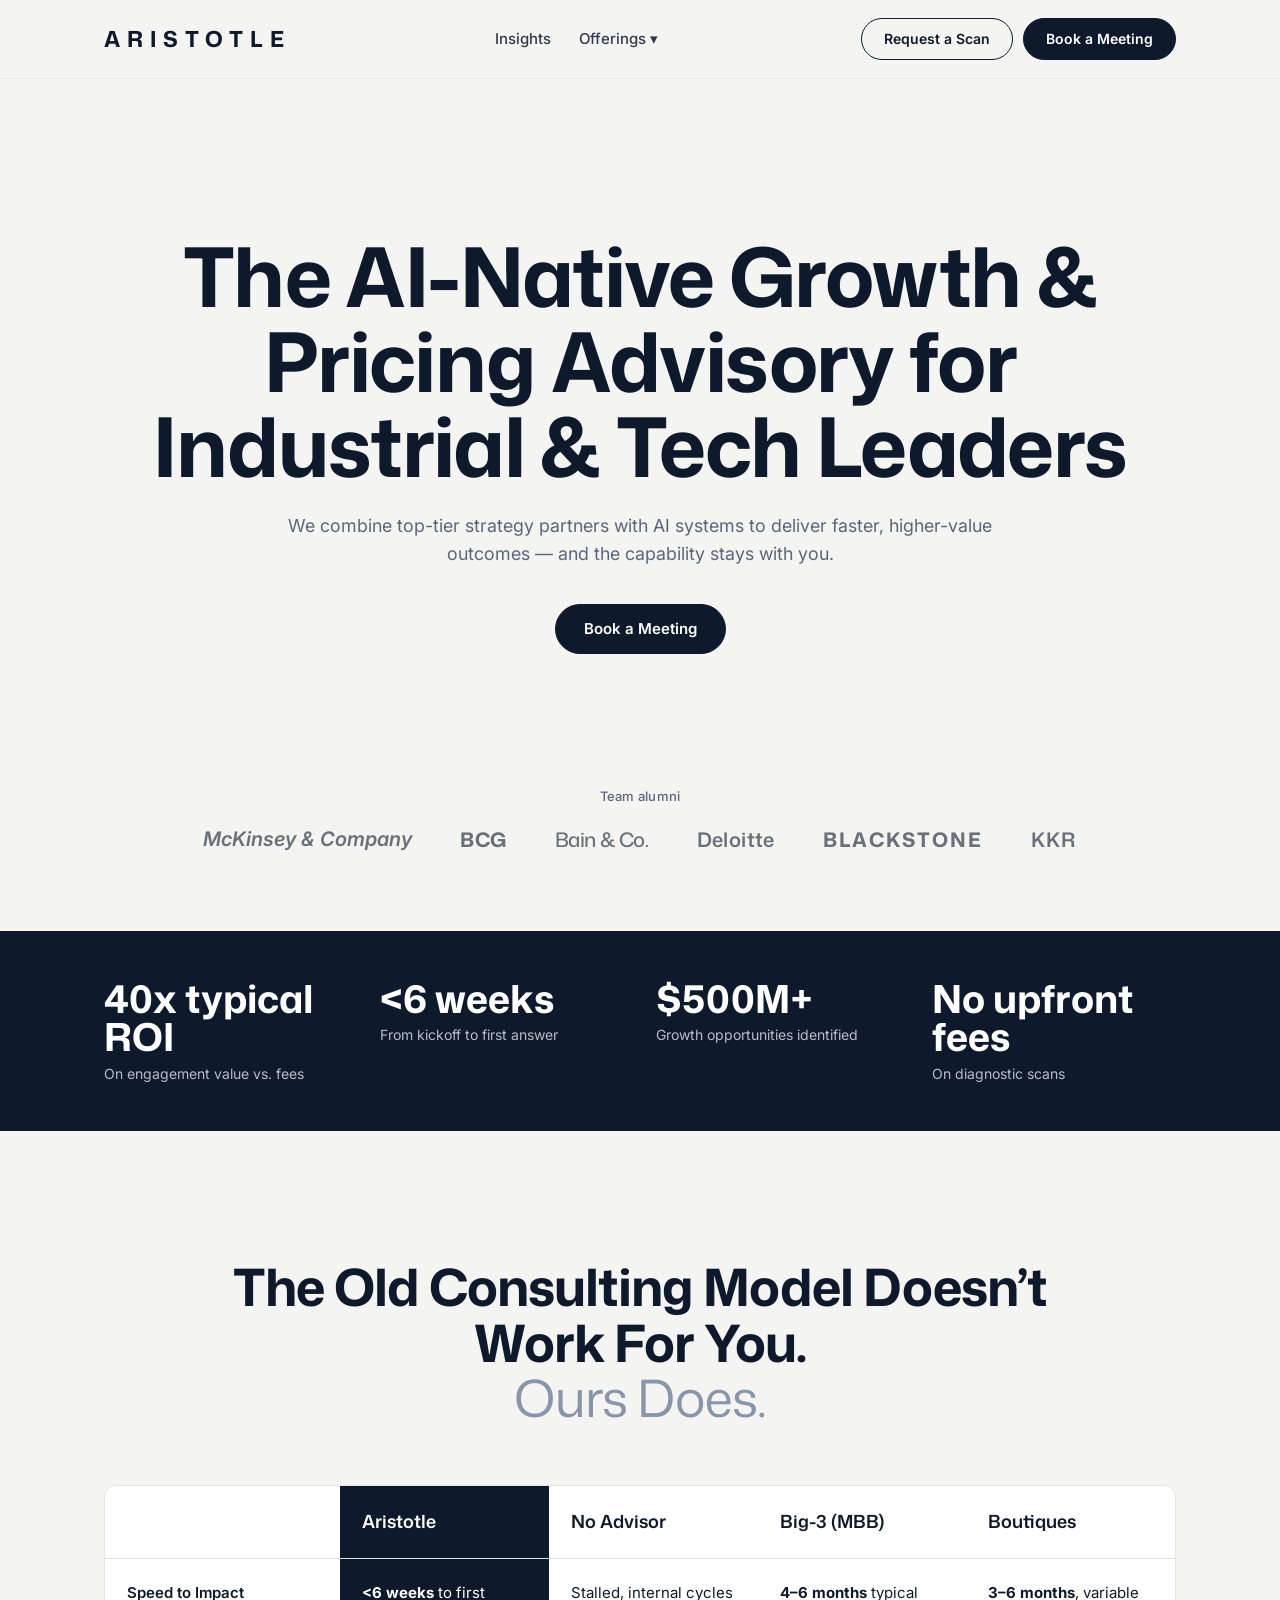
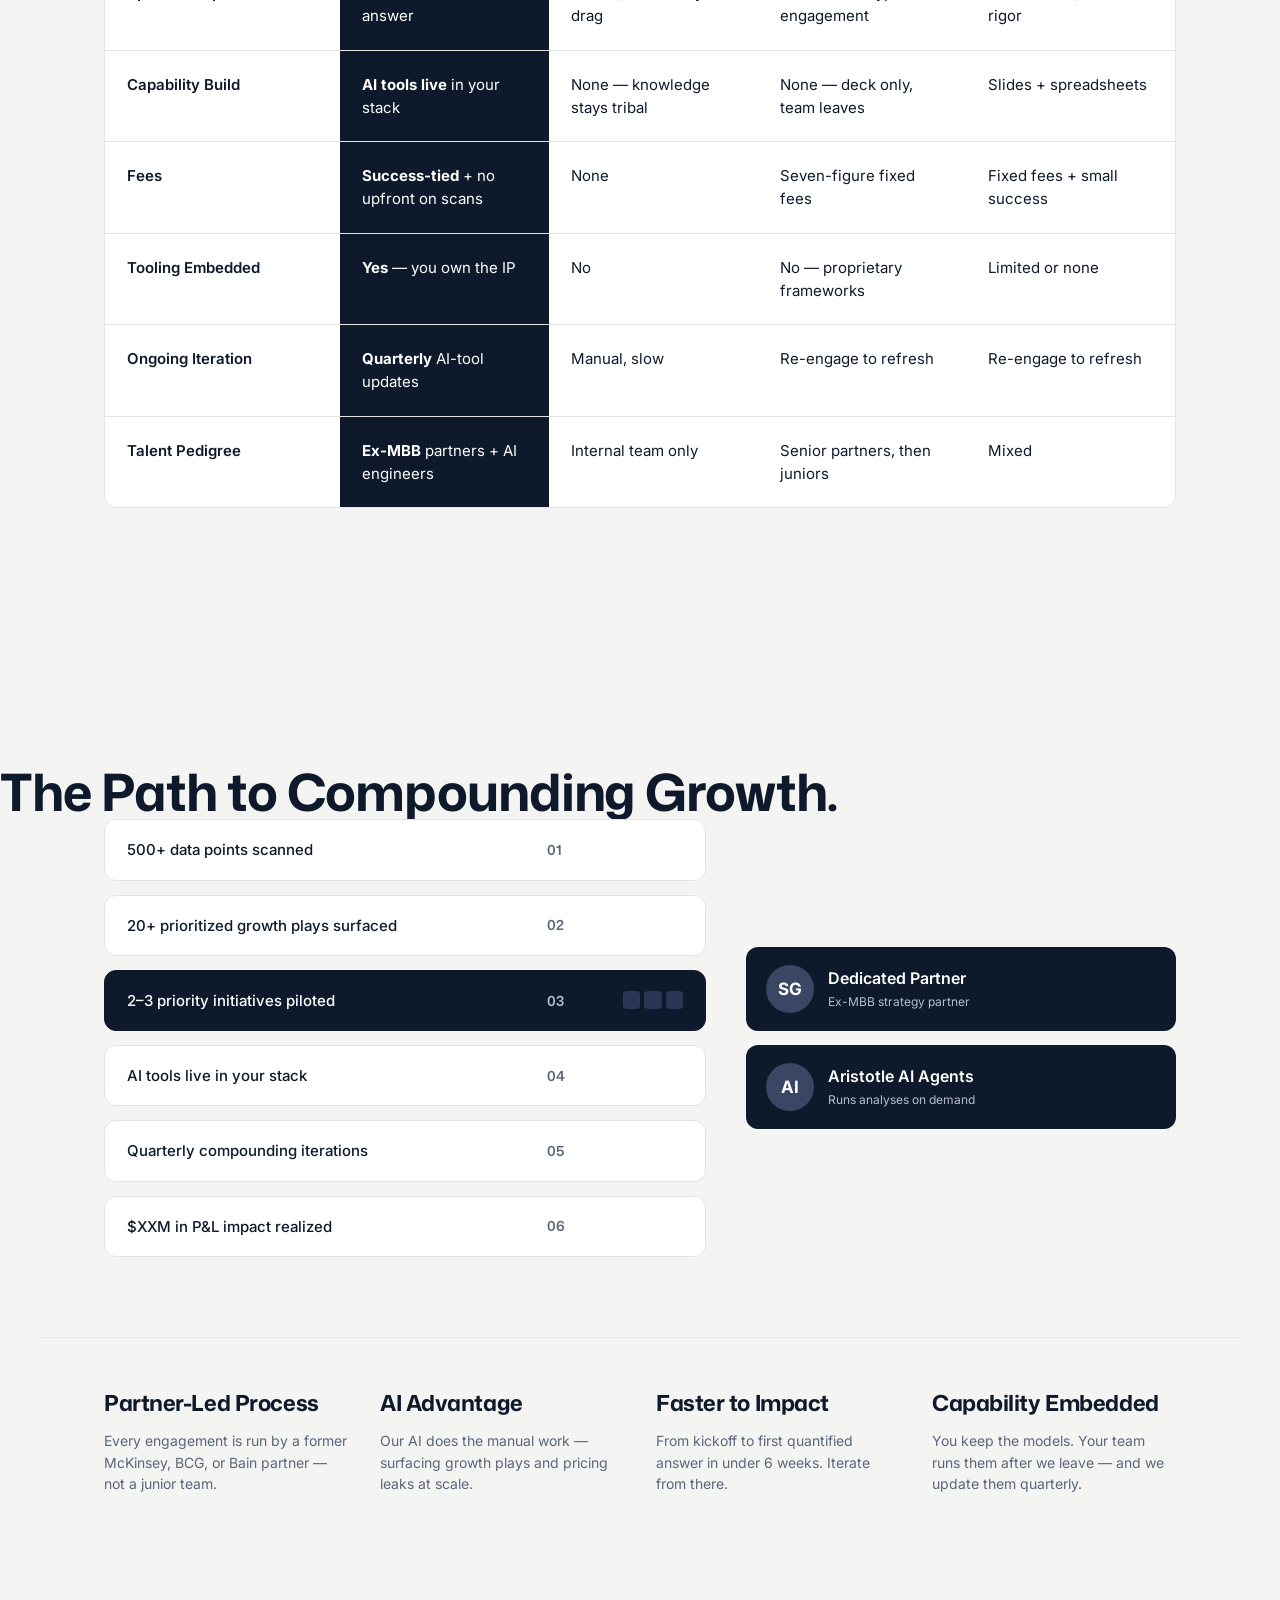
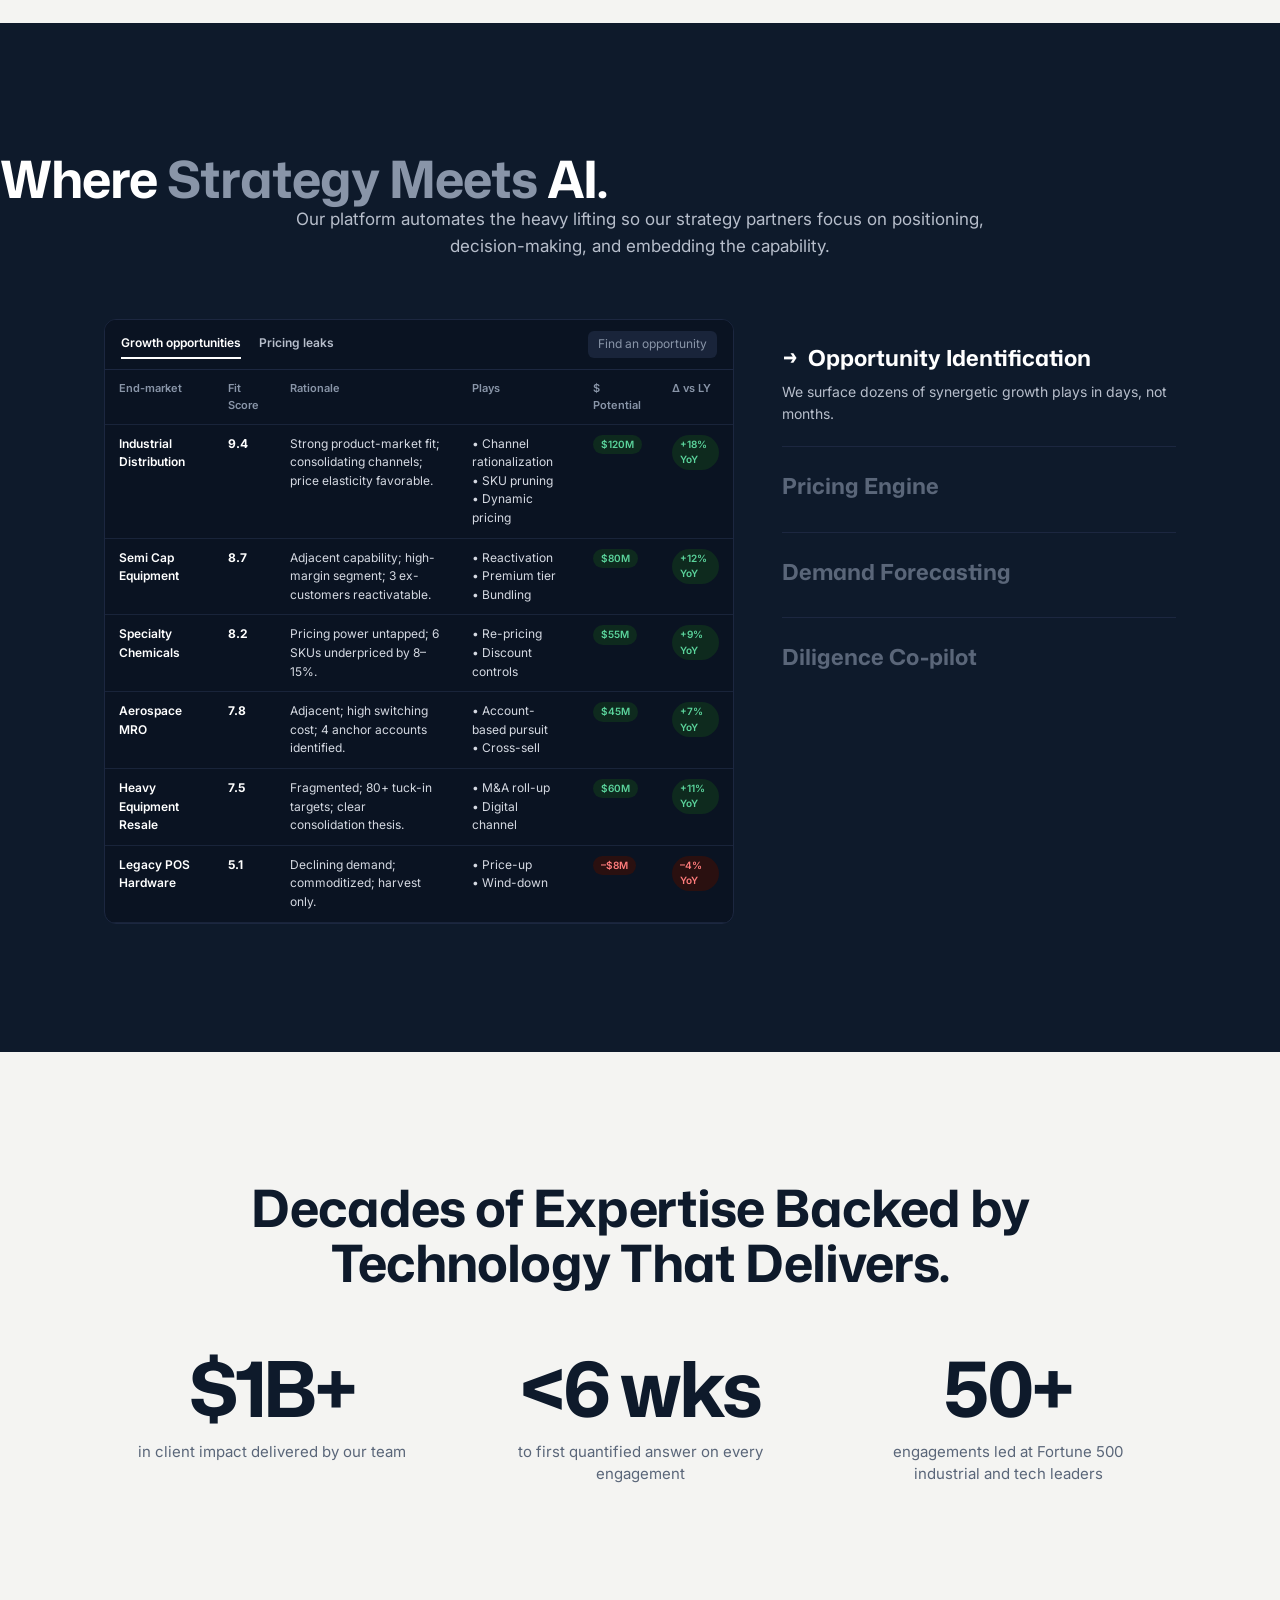
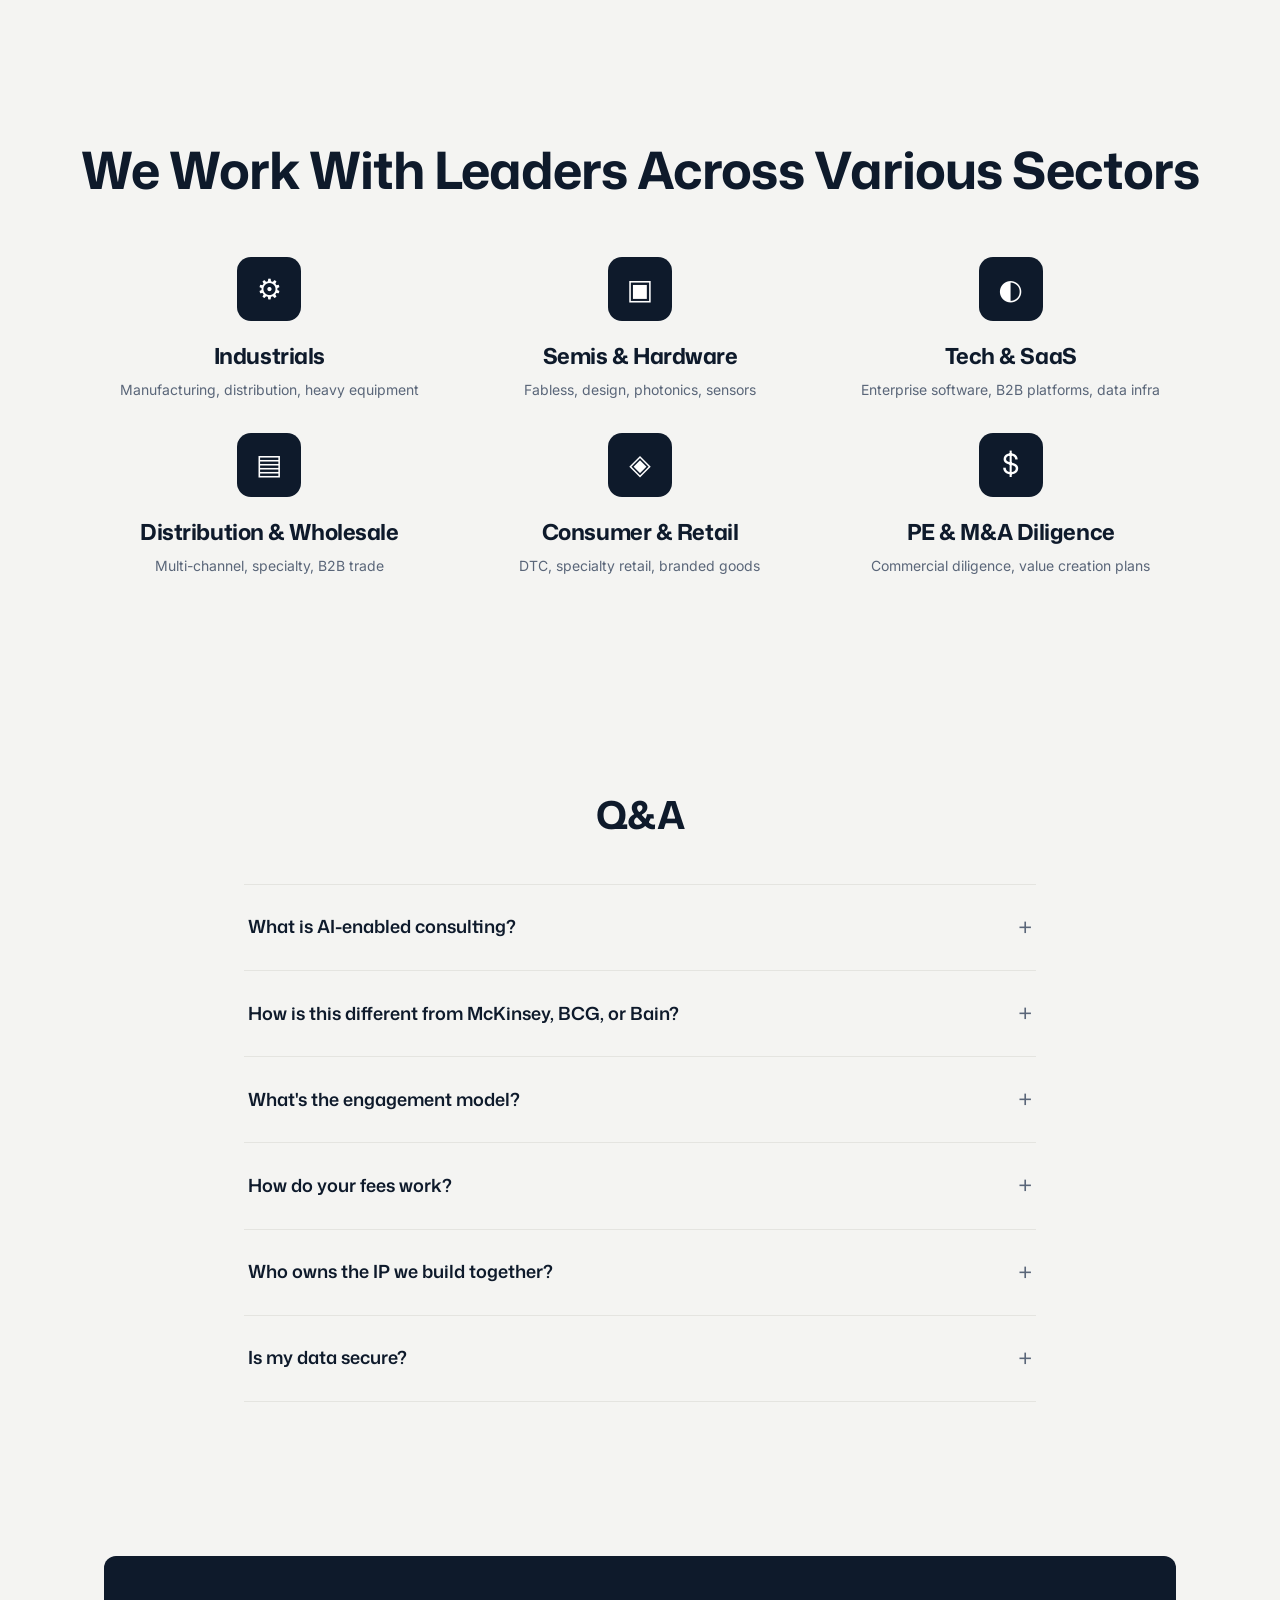
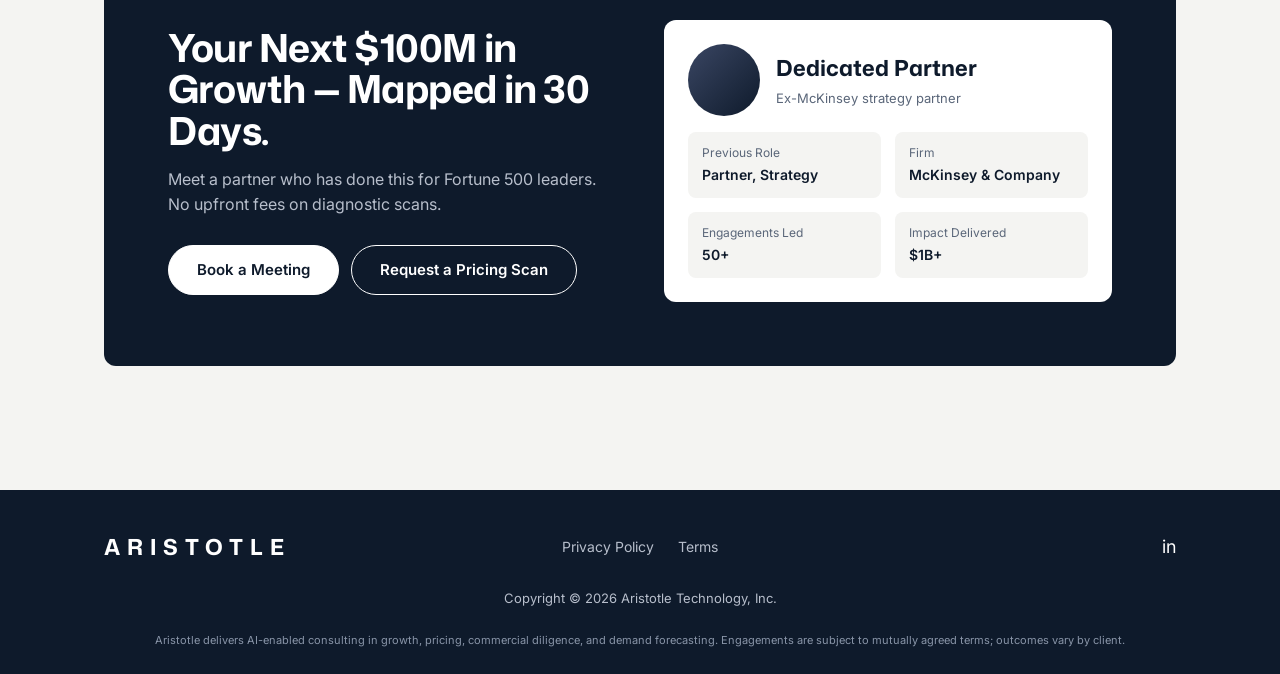
==== aristotle-mockup.html @ dde3391c "Add Aristotle landing page mockup https://claude.ai/code/session_01Dz3GY9JgRv7rDyoXSNTc79" ====
<!doctype html>
<html lang="en">
<head>
<meta charset="utf-8" />
<meta name="viewport" content="width=device-width,initial-scale=1" />
<title>Aristotle — The AI-Native Growth & Pricing Advisory for Industrial & Tech Leaders</title>
<link rel="preconnect" href="https://fonts.googleapis.com">
<link rel="preconnect" href="https://fonts.gstatic.com" crossorigin>
<link href="https://fonts.googleapis.com/css2?family=Inter:wght@400;500;600;700;800&family=Mona+Sans:wght@500;600;700;800;900&display=swap" rel="stylesheet">
<style>
  :root{
    --bg:#F4F4F2;
    --bg-alt:#FFFFFF;
    --navy:#0E1A2B;
    --navy-deep:#0A1322;
    --ink:#0E1A2B;
    --ink-muted:#5A6679;
    --line:#E4E4E0;
    --white:#FFFFFF;
    --accent:#0E1A2B;
    --good:#0E7C4A;
    --bad:#9C2A2A;
    --pad: clamp(20px, 5vw, 80px);
    --maxw: 1200px;
    --radius: 12px;
    --radius-pill: 999px;
  }
  *{box-sizing:border-box}
  html,body{margin:0;padding:0}
  body{
    font-family:'Inter','Mona Sans',system-ui,-apple-system,Segoe UI,sans-serif;
    background:var(--bg);
    color:var(--ink);
    -webkit-font-smoothing:antialiased;
    line-height:1.55;
    font-size:17px;
  }
  a{color:inherit;text-decoration:none}
  img{max-width:100%;display:block}
  h1,h2,h3,h4{font-family:'Mona Sans','Inter',sans-serif;letter-spacing:-0.02em;margin:0;color:var(--ink)}
  h1{font-weight:700;font-size:clamp(40px,6.4vw,96px);line-height:1.04}
  h2{font-weight:700;font-size:clamp(32px,4vw,60px);line-height:1.08}
  h3{font-weight:600;font-size:clamp(22px,2vw,30px);line-height:1.2}
  .container{max-width:var(--maxw);margin:0 auto;padding:0 var(--pad)}
  .eyebrow{font-size:13px;font-weight:500;color:var(--ink-muted);letter-spacing:0.02em}

  /* ---------- NAV ---------- */
  .nav{
    position:sticky;top:0;z-index:50;
    background:rgba(244,244,242,0.85);
    backdrop-filter:saturate(180%) blur(10px);
    -webkit-backdrop-filter:saturate(180%) blur(10px);
    border-bottom:1px solid rgba(228,228,224,0.6);
  }
  .nav-inner{
    max-width:var(--maxw);margin:0 auto;padding:18px var(--pad);
    display:flex;align-items:center;justify-content:space-between;
  }
  .logo{
    font-family:'Mona Sans',sans-serif;font-weight:700;
    letter-spacing:0.32em;font-size:22px;color:var(--ink);
  }
  .nav-links{display:flex;align-items:center;gap:28px}
  .nav-links a{font-size:15px;font-weight:500;color:var(--ink);opacity:.85}
  .nav-links a:hover{opacity:1}
  .nav-cta{display:flex;align-items:center;gap:10px}
  .btn{
    display:inline-flex;align-items:center;justify-content:center;
    height:42px;padding:0 22px;border-radius:var(--radius-pill);
    font-family:'Inter';font-weight:600;font-size:14px;
    border:1px solid var(--ink);transition:all .2s ease;cursor:pointer;
  }
  .btn-outline{background:transparent;color:var(--ink)}
  .btn-outline:hover{background:var(--ink);color:var(--white)}
  .btn-primary{background:var(--ink);color:var(--white)}
  .btn-primary:hover{background:#000;border-color:#000}
  .btn-lg{height:50px;padding:0 28px;font-size:15px}
  .btn-on-dark.btn-outline{border-color:var(--white);color:var(--white)}
  .btn-on-dark.btn-outline:hover{background:var(--white);color:var(--ink)}
  .btn-on-dark.btn-primary{background:var(--white);color:var(--ink);border-color:var(--white)}

  /* ---------- HERO ---------- */
  .hero{
    text-align:center;
    padding:clamp(80px,12vw,160px) 0 clamp(60px,8vw,100px);
  }
  .hero h1{max-width:1100px;margin:0 auto 24px}
  .hero p.sub{
    max-width:720px;margin:0 auto 36px;color:var(--ink-muted);
    font-size:clamp(16px,1.4vw,20px);line-height:1.55;
  }

  /* ---------- PRESS STRIP ---------- */
  .press{
    background:var(--bg);
    padding:32px 0 16px;
    text-align:center;
  }
  .press .eyebrow{margin-bottom:18px;display:block}
  .press-logos{
    display:flex;flex-wrap:wrap;justify-content:center;align-items:center;
    gap:48px;opacity:.6;
  }
  .press-logos span{
    font-family:'Mona Sans',serif;font-weight:600;font-size:20px;
    color:var(--ink);letter-spacing:0.02em;
  }
  .press-logos span:nth-child(1){font-style:italic;letter-spacing:0;font-family:'Inter'}
  .press-logos span:nth-child(2){font-family:'Mona Sans';font-weight:700}
  .press-logos span:nth-child(3){font-weight:500;letter-spacing:-0.02em}
  .press-logos span:nth-child(4){font-family:'Mona Sans';font-weight:600}
  .press-logos span:nth-child(5){font-family:'Mona Sans';font-weight:700;letter-spacing:0.1em}
  .press-logos span:nth-child(6){font-weight:600;letter-spacing:0.06em}

  /* ---------- STAT BAND ---------- */
  .stat-band{
    background:var(--navy);color:var(--white);
    padding:48px 0;margin-top:60px;
  }
  .stat-grid{
    max-width:var(--maxw);margin:0 auto;padding:0 var(--pad);
    display:grid;grid-template-columns:repeat(4,1fr);gap:32px;
  }
  .stat .num{
    font-family:'Mona Sans',sans-serif;font-weight:700;font-size:clamp(28px,3vw,40px);
    line-height:1;color:var(--white);
  }
  .stat .lab{font-size:14px;color:#B7BECB;margin-top:8px;line-height:1.4}

  /* ---------- SECTION HEADINGS ---------- */
  .section{padding:clamp(80px,10vw,140px) 0}
  .section.tight{padding:clamp(60px,7vw,100px) 0}
  .section h2{text-align:center;max-width:900px;margin:0 auto 60px}
  .section h2 .grey{color:#8995A8;font-weight:400}

  /* ---------- COMPARISON TABLE ---------- */
  .compare-wrap{max-width:var(--maxw);margin:0 auto;padding:0 var(--pad)}
  .compare{
    width:100%;border-collapse:separate;border-spacing:0;
    background:var(--white);border-radius:var(--radius);
    overflow:hidden;border:1px solid var(--line);
  }
  .compare th,.compare td{
    padding:22px 22px;font-size:15px;text-align:left;vertical-align:top;
    border-bottom:1px solid var(--line);
  }
  .compare th{
    font-family:'Mona Sans',sans-serif;font-weight:600;font-size:18px;
    background:var(--bg-alt);
  }
  .compare tr:last-child td{border-bottom:none}
  .compare .col-us{background:var(--navy);color:var(--white)}
  .compare .col-us th,.compare .col-us td{border-bottom:1px solid #1c2740}
  .compare-row-label{width:22%;font-weight:600;color:var(--ink)}
  .col-head{width:19.5%}
  .compare-cell strong{font-weight:700;color:var(--ink)}
  .compare .col-us strong{color:var(--white)}

  /* ---------- FUNNEL ---------- */
  .funnel-section{padding:clamp(80px,10vw,140px) 0;background:var(--bg)}
  .funnel-wrap{
    max-width:var(--maxw);margin:0 auto;padding:0 var(--pad);
    display:grid;grid-template-columns:1.4fr 1fr;gap:40px;align-items:center;
  }
  .funnel-list{display:flex;flex-direction:column;gap:14px}
  .funnel-row{
    display:grid;grid-template-columns:1fr 60px 60px;
    align-items:center;gap:16px;
    padding:18px 22px;border-radius:var(--radius);background:var(--bg-alt);
    border:1px solid var(--line);
  }
  .funnel-row.highlight{
    background:var(--navy);color:var(--white);
    border-color:var(--navy);
  }
  .funnel-row .label{font-size:15px;font-weight:500}
  .funnel-row .step{font-family:'Mona Sans';font-weight:600;color:var(--ink-muted);font-size:14px}
  .funnel-row.highlight .step{color:#B7BECB}
  .funnel-row .icons{display:flex;gap:4px;justify-content:flex-end}
  .funnel-row .icons .dot{width:18px;height:18px;border-radius:4px;background:#2A3656}
  .partner-cards{display:flex;flex-direction:column;gap:14px}
  .partner-card{
    background:var(--navy);color:var(--white);
    border-radius:var(--radius);padding:18px 20px;
    display:flex;align-items:center;gap:14px;
  }
  .partner-card .avatar{
    width:48px;height:48px;border-radius:50%;background:#3a4663;flex:none;
    display:flex;align-items:center;justify-content:center;font-weight:700;
  }
  .partner-card .ttl{font-weight:600;font-size:16px}
  .partner-card .sub{font-size:12px;color:#B7BECB;margin-top:2px}

  /* ---------- PILLAR STRIP ---------- */
  .pillars{
    max-width:var(--maxw);margin:80px auto 0;padding:0 var(--pad);
    display:grid;grid-template-columns:repeat(4,1fr);gap:32px;
    border-top:1px solid var(--line);padding-top:48px;
  }
  .pillar h4{font-family:'Mona Sans';font-weight:700;font-size:22px;margin:0 0 10px}
  .pillar p{margin:0;font-size:14px;color:var(--ink-muted);line-height:1.55}

  /* ---------- PRODUCT SHOWCASE ---------- */
  .product{
    background:var(--navy);color:var(--white);
    padding:clamp(80px,10vw,140px) 0;
  }
  .product h2{color:var(--white)}
  .product h2 .grey{color:#8995A8}
  .product .lead{
    text-align:center;color:#B7BECB;max-width:720px;margin:0 auto 60px;
    font-size:17px;line-height:1.55;
  }
  .product-grid{
    max-width:var(--maxw);margin:0 auto;padding:0 var(--pad);
    display:grid;grid-template-columns:1.6fr 1fr;gap:48px;align-items:start;
  }
  .product-mock{
    background:#0A1322;border-radius:var(--radius);
    border:1px solid #1c2740;overflow:hidden;
  }
  .product-mock .bar{
    background:#0A1322;border-bottom:1px solid #1c2740;
    padding:10px 16px;display:flex;gap:14px;align-items:center;font-size:12px;color:#B7BECB;
  }
  .product-mock .bar .tabs{display:flex;gap:18px}
  .product-mock .bar .tab{padding:4px 0;font-weight:600}
  .product-mock .bar .tab.active{color:var(--white);border-bottom:2px solid var(--white)}
  .product-mock .bar .search{margin-left:auto;background:#19243A;padding:4px 10px;border-radius:6px;color:#8995A8}
  .product-mock table{width:100%;border-collapse:collapse;font-size:12px;color:#D5D9E2}
  .product-mock th,.product-mock td{
    text-align:left;padding:10px 14px;border-bottom:1px solid #19243A;vertical-align:top;
  }
  .product-mock th{color:#8995A8;font-weight:600;font-size:11px}
  .product-mock td:first-child{font-weight:600;color:var(--white)}
  .product-mock .pill{
    display:inline-block;padding:2px 8px;border-radius:999px;
    font-size:10px;font-weight:600;background:#19243A;color:#B7BECB;
  }
  .product-mock .pill.good{background:#0E2A1E;color:#5BD49C}
  .product-mock .pill.bad{background:#2A1010;color:#FF7C7C}
  .product-mock .score{font-weight:700;color:var(--white)}
  .capability-list{display:flex;flex-direction:column;gap:0}
  .capability{
    padding:22px 0;border-bottom:1px solid #1c2740;
  }
  .capability:last-child{border-bottom:none}
  .capability .ttl{
    font-family:'Mona Sans';font-weight:700;font-size:22px;color:var(--white);
    margin-bottom:6px;display:flex;align-items:center;gap:10px;
  }
  .capability .ttl .arrow{font-weight:700}
  .capability.dim .ttl{color:#5A6679}
  .capability p{margin:0;font-size:14px;color:#B7BECB;line-height:1.55}
  .capability.dim p{display:none}

  /* ---------- CREDIBILITY BAND ---------- */
  .cred{padding:clamp(80px,10vw,140px) 0;text-align:center}
  .cred h2{max-width:900px;margin:0 auto 60px}
  .cred-grid{
    max-width:var(--maxw);margin:0 auto;padding:0 var(--pad);
    display:grid;grid-template-columns:repeat(3,1fr);gap:32px;
  }
  .cred-num{
    font-family:'Mona Sans';font-weight:700;font-size:clamp(48px,6vw,80px);
    line-height:1;letter-spacing:-0.04em;
  }
  .cred-lab{margin-top:14px;color:var(--ink-muted);font-size:15px;line-height:1.5;max-width:280px;margin-left:auto;margin-right:auto}

  /* ---------- SECTORS ---------- */
  .sectors{padding:clamp(80px,10vw,140px) 0}
  .sectors h2{text-align:center;margin-bottom:60px}
  .sector-grid{
    max-width:var(--maxw);margin:0 auto;padding:0 var(--pad);
    display:grid;grid-template-columns:repeat(3,1fr);gap:32px 40px;
  }
  .sector{text-align:center}
  .sector .icon{
    width:64px;height:64px;background:var(--navy);color:var(--white);
    border-radius:14px;margin:0 auto 18px;
    display:flex;align-items:center;justify-content:center;font-size:28px;
  }
  .sector h4{font-family:'Mona Sans';font-weight:700;font-size:22px;margin:0 0 6px}
  .sector p{margin:0;color:var(--ink-muted);font-size:14px}

  /* ---------- Q&A ---------- */
  .qa{padding:clamp(60px,7vw,100px) 0}
  .qa h2{text-align:center;margin-bottom:48px;font-size:clamp(28px,3vw,40px)}
  .qa-list{max-width:920px;margin:0 auto;padding:0 var(--pad)}
  details.qa-item{
    border-top:1px solid var(--line);padding:24px 4px;cursor:pointer;
  }
  details.qa-item:last-child{border-bottom:1px solid var(--line)}
  details.qa-item summary{
    display:flex;align-items:center;justify-content:space-between;
    font-family:'Mona Sans';font-weight:600;font-size:18px;color:var(--ink);
    list-style:none;
  }
  details.qa-item summary::-webkit-details-marker{display:none}
  details.qa-item summary::after{
    content:'+';font-size:24px;font-weight:400;color:var(--ink-muted);
    transition:transform .2s ease;
  }
  details.qa-item[open] summary::after{content:'–';}
  details.qa-item p{
    margin:14px 0 0;color:var(--ink-muted);font-size:15px;line-height:1.6;
  }

  /* ---------- CLOSING CTA ---------- */
  .closing{padding:clamp(40px,5vw,80px) var(--pad);max-width:var(--maxw);margin:0 auto 60px}
  .closing-card{
    background:var(--navy);color:var(--white);
    border-radius:var(--radius);padding:clamp(40px,5vw,64px);
    display:grid;grid-template-columns:1fr 1fr;gap:48px;align-items:center;
  }
  .closing-card h2{color:var(--white);max-width:520px;text-align:left;margin:0 0 16px;font-size:clamp(28px,3vw,44px)}
  .closing-card p{color:#B7BECB;margin:0 0 28px;font-size:16px;max-width:480px}
  .closing-card .cta{display:flex;gap:12px;flex-wrap:wrap}
  .advisor-card{
    background:var(--white);color:var(--ink);
    border-radius:var(--radius);padding:24px;
    display:grid;grid-template-columns:1fr;gap:16px;
  }
  .advisor-head{display:flex;align-items:center;gap:16px}
  .advisor-avatar{
    width:72px;height:72px;border-radius:50%;background:#D5D9E2;flex:none;
    background-image:linear-gradient(135deg,#3a4663,#0E1A2B);
  }
  .advisor-name{font-family:'Mona Sans';font-weight:700;font-size:22px}
  .advisor-meta{display:grid;grid-template-columns:1fr 1fr;gap:14px}
  .advisor-meta .cell{background:var(--bg);padding:12px 14px;border-radius:8px}
  .advisor-meta .cell .l{font-size:12px;color:var(--ink-muted)}
  .advisor-meta .cell .v{font-weight:600;font-size:14px;margin-top:2px}

  /* ---------- FOOTER ---------- */
  footer{background:var(--navy);color:var(--white);padding:40px 0 24px;text-align:center}
  footer .row{
    max-width:var(--maxw);margin:0 auto;padding:0 var(--pad);
    display:grid;grid-template-columns:1fr 1fr 1fr;align-items:center;
  }
  footer .links{display:flex;justify-content:center;gap:24px;font-size:14px;color:#B7BECB}
  footer .lin{font-size:18px;justify-self:end}
  footer .disclaimer{
    max-width:var(--maxw);margin:24px auto 0;padding:0 var(--pad);
    font-size:11px;color:#8995A8;line-height:1.6;text-align:center;
  }

  /* ---------- RESPONSIVE ---------- */
  @media (max-width: 900px){
    .nav-links{display:none}
    .stat-grid,.pillars,.sector-grid,.cred-grid{grid-template-columns:repeat(2,1fr)}
    .funnel-wrap,.product-grid,.closing-card{grid-template-columns:1fr}
    .compare{font-size:13px}
    .compare th,.compare td{padding:14px 12px}
  }
  @media (max-width:520px){
    .stat-grid,.pillars,.sector-grid,.cred-grid{grid-template-columns:1fr}
  }
</style>
</head>
<body>

<!-- ============ NAV ============ -->
<nav class="nav">
  <div class="nav-inner">
    <div class="logo">ARISTOTLE</div>
    <div class="nav-links">
      <a href="#insights">Insights</a>
      <a href="#offerings">Offerings ▾</a>
    </div>
    <div class="nav-cta">
      <a class="btn btn-outline" href="#scan">Request a Scan</a>
      <a class="btn btn-primary" href="#meet">Book a Meeting</a>
    </div>
  </div>
</nav>

<!-- ============ HERO ============ -->
<section class="hero">
  <div class="container">
    <h1>The AI-Native Growth & Pricing Advisory for Industrial & Tech Leaders</h1>
    <p class="sub">We combine top-tier strategy partners with AI systems to deliver faster, higher-value outcomes — and the capability stays with you.</p>
    <a class="btn btn-primary btn-lg" href="#meet">Book a Meeting</a>
  </div>
</section>

<!-- ============ PRESS STRIP ============ -->
<section class="press">
  <div class="container">
    <span class="eyebrow">Team alumni</span>
    <div class="press-logos">
      <span>McKinsey &amp; Company</span>
      <span>BCG</span>
      <span>Bain &amp; Co.</span>
      <span>Deloitte</span>
      <span>BLACKSTONE</span>
      <span>KKR</span>
    </div>
  </div>
</section>

<!-- ============ STAT BAND ============ -->
<section class="stat-band">
  <div class="stat-grid">
    <div class="stat">
      <div class="num">40x typical ROI</div>
      <div class="lab">On engagement value vs. fees</div>
    </div>
    <div class="stat">
      <div class="num">&lt;6 weeks</div>
      <div class="lab">From kickoff to first answer</div>
    </div>
    <div class="stat">
      <div class="num">$500M+</div>
      <div class="lab">Growth opportunities identified</div>
    </div>
    <div class="stat">
      <div class="num">No upfront fees</div>
      <div class="lab">On diagnostic scans</div>
    </div>
  </div>
</section>

<!-- ============ COMPARISON ============ -->
<section class="section">
  <h2>The Old Consulting Model Doesn’t Work For You.<br><span class="grey">Ours Does.</span></h2>
  <div class="compare-wrap">
    <table class="compare">
      <thead>
        <tr>
          <th></th>
          <th class="col-head col-us">Aristotle</th>
          <th class="col-head">No Advisor</th>
          <th class="col-head">Big-3 (MBB)</th>
          <th class="col-head">Boutiques</th>
        </tr>
      </thead>
      <tbody>
        <tr>
          <td class="compare-row-label">Speed to Impact</td>
          <td class="col-us compare-cell"><strong>&lt;6 weeks</strong> to first answer</td>
          <td class="compare-cell">Stalled, internal cycles drag</td>
          <td class="compare-cell"><strong>4–6 months</strong> typical engagement</td>
          <td class="compare-cell"><strong>3–6 months</strong>, variable rigor</td>
        </tr>
        <tr>
          <td class="compare-row-label">Capability Build</td>
          <td class="col-us compare-cell"><strong>AI tools live</strong> in your stack</td>
          <td class="compare-cell">None — knowledge stays tribal</td>
          <td class="compare-cell">None — deck only, team leaves</td>
          <td class="compare-cell">Slides + spreadsheets</td>
        </tr>
        <tr>
          <td class="compare-row-label">Fees</td>
          <td class="col-us compare-cell"><strong>Success-tied</strong> + no upfront on scans</td>
          <td class="compare-cell">None</td>
          <td class="compare-cell">Seven-figure fixed fees</td>
          <td class="compare-cell">Fixed fees + small success</td>
        </tr>
        <tr>
          <td class="compare-row-label">Tooling Embedded</td>
          <td class="col-us compare-cell"><strong>Yes</strong> — you own the IP</td>
          <td class="compare-cell">No</td>
          <td class="compare-cell">No — proprietary frameworks</td>
          <td class="compare-cell">Limited or none</td>
        </tr>
        <tr>
          <td class="compare-row-label">Ongoing Iteration</td>
          <td class="col-us compare-cell"><strong>Quarterly</strong> AI-tool updates</td>
          <td class="compare-cell">Manual, slow</td>
          <td class="compare-cell">Re-engage to refresh</td>
          <td class="compare-cell">Re-engage to refresh</td>
        </tr>
        <tr>
          <td class="compare-row-label">Talent Pedigree</td>
          <td class="col-us compare-cell"><strong>Ex-MBB</strong> partners + AI engineers</td>
          <td class="compare-cell">Internal team only</td>
          <td class="compare-cell">Senior partners, then juniors</td>
          <td class="compare-cell">Mixed</td>
        </tr>
      </tbody>
    </table>
  </div>
</section>

<!-- ============ FUNNEL ============ -->
<section class="funnel-section">
  <h2>The Path to <strong>Compounding Growth.</strong></h2>
  <div class="funnel-wrap">
    <div class="funnel-list">
      <div class="funnel-row">
        <div class="label">500+ data points scanned</div>
        <div class="step">01</div>
        <div class="icons"></div>
      </div>
      <div class="funnel-row">
        <div class="label">20+ prioritized growth plays surfaced</div>
        <div class="step">02</div>
        <div class="icons"></div>
      </div>
      <div class="funnel-row highlight">
        <div class="label">2–3 priority initiatives piloted</div>
        <div class="step">03</div>
        <div class="icons"><div class="dot"></div><div class="dot"></div><div class="dot"></div></div>
      </div>
      <div class="funnel-row">
        <div class="label">AI tools live in your stack</div>
        <div class="step">04</div>
        <div class="icons"></div>
      </div>
      <div class="funnel-row">
        <div class="label">Quarterly compounding iterations</div>
        <div class="step">05</div>
        <div class="icons"></div>
      </div>
      <div class="funnel-row">
        <div class="label">$XXM in P&amp;L impact realized</div>
        <div class="step">06</div>
        <div class="icons"></div>
      </div>
    </div>
    <div class="partner-cards">
      <div class="partner-card">
        <div class="avatar">SG</div>
        <div>
          <div class="ttl">Dedicated Partner</div>
          <div class="sub">Ex-MBB strategy partner</div>
        </div>
      </div>
      <div class="partner-card">
        <div class="avatar">AI</div>
        <div>
          <div class="ttl">Aristotle AI Agents</div>
          <div class="sub">Runs analyses on demand</div>
        </div>
      </div>
    </div>
  </div>

  <div class="pillars">
    <div class="pillar">
      <h4>Partner-Led Process</h4>
      <p>Every engagement is run by a former McKinsey, BCG, or Bain partner — not a junior team.</p>
    </div>
    <div class="pillar">
      <h4>AI Advantage</h4>
      <p>Our AI does the manual work — surfacing growth plays and pricing leaks at scale.</p>
    </div>
    <div class="pillar">
      <h4>Faster to Impact</h4>
      <p>From kickoff to first quantified answer in under 6 weeks. Iterate from there.</p>
    </div>
    <div class="pillar">
      <h4>Capability Embedded</h4>
      <p>You keep the models. Your team runs them after we leave — and we update them quarterly.</p>
    </div>
  </div>
</section>

<!-- ============ PRODUCT SHOWCASE ============ -->
<section class="product">
  <h2>Where <span class="grey">Strategy Meets</span> AI.</h2>
  <p class="lead">Our platform automates the heavy lifting so our strategy partners focus on positioning, decision-making, and embedding the capability.</p>
  <div class="product-grid">
    <div class="product-mock">
      <div class="bar">
        <div class="tabs">
          <div class="tab active">Growth opportunities</div>
          <div class="tab">Pricing leaks</div>
        </div>
        <div class="search">Find an opportunity</div>
      </div>
      <table>
        <thead>
          <tr>
            <th>End-market</th>
            <th>Fit Score</th>
            <th>Rationale</th>
            <th>Plays</th>
            <th>$ Potential</th>
            <th>Δ vs LY</th>
          </tr>
        </thead>
        <tbody>
          <tr>
            <td>Industrial Distribution</td>
            <td><span class="score">9.4</span></td>
            <td>Strong product-market fit; consolidating channels; price elasticity favorable.</td>
            <td>• Channel rationalization<br>• SKU pruning<br>• Dynamic pricing</td>
            <td><span class="pill good">$120M</span></td>
            <td><span class="pill good">+18% YoY</span></td>
          </tr>
          <tr>
            <td>Semi Cap Equipment</td>
            <td><span class="score">8.7</span></td>
            <td>Adjacent capability; high-margin segment; 3 ex-customers reactivatable.</td>
            <td>• Reactivation<br>• Premium tier<br>• Bundling</td>
            <td><span class="pill good">$80M</span></td>
            <td><span class="pill good">+12% YoY</span></td>
          </tr>
          <tr>
            <td>Specialty Chemicals</td>
            <td><span class="score">8.2</span></td>
            <td>Pricing power untapped; 6 SKUs underpriced by 8–15%.</td>
            <td>• Re-pricing<br>• Discount controls</td>
            <td><span class="pill good">$55M</span></td>
            <td><span class="pill good">+9% YoY</span></td>
          </tr>
          <tr>
            <td>Aerospace MRO</td>
            <td><span class="score">7.8</span></td>
            <td>Adjacent; high switching cost; 4 anchor accounts identified.</td>
            <td>• Account-based pursuit<br>• Cross-sell</td>
            <td><span class="pill good">$45M</span></td>
            <td><span class="pill good">+7% YoY</span></td>
          </tr>
          <tr>
            <td>Heavy Equipment Resale</td>
            <td><span class="score">7.5</span></td>
            <td>Fragmented; 80+ tuck-in targets; clear consolidation thesis.</td>
            <td>• M&amp;A roll-up<br>• Digital channel</td>
            <td><span class="pill good">$60M</span></td>
            <td><span class="pill good">+11% YoY</span></td>
          </tr>
          <tr>
            <td>Legacy POS Hardware</td>
            <td><span class="score">5.1</span></td>
            <td>Declining demand; commoditized; harvest only.</td>
            <td>• Price-up<br>• Wind-down</td>
            <td><span class="pill bad">–$8M</span></td>
            <td><span class="pill bad">–4% YoY</span></td>
          </tr>
        </tbody>
      </table>
    </div>
    <div class="capability-list">
      <div class="capability">
        <div class="ttl"><span class="arrow">→</span> Opportunity Identification</div>
        <p>We surface dozens of synergetic growth plays in days, not months.</p>
      </div>
      <div class="capability dim">
        <div class="ttl">Pricing Engine</div>
      </div>
      <div class="capability dim">
        <div class="ttl">Demand Forecasting</div>
      </div>
      <div class="capability dim">
        <div class="ttl">Diligence Co-pilot</div>
      </div>
    </div>
  </div>
</section>

<!-- ============ CREDIBILITY ============ -->
<section class="cred">
  <h2>Decades of Expertise Backed by<br>Technology That Delivers.</h2>
  <div class="cred-grid">
    <div>
      <div class="cred-num">$1B+</div>
      <div class="cred-lab">in client impact delivered by our team</div>
    </div>
    <div>
      <div class="cred-num">&lt;6 wks</div>
      <div class="cred-lab">to first quantified answer on every engagement</div>
    </div>
    <div>
      <div class="cred-num">50+</div>
      <div class="cred-lab">engagements led at Fortune 500 industrial and tech leaders</div>
    </div>
  </div>
</section>

<!-- ============ SECTORS ============ -->
<section class="sectors">
  <h2>We Work With <strong>Leaders Across Various Sectors</strong></h2>
  <div class="sector-grid">
    <div class="sector">
      <div class="icon">⚙</div>
      <h4>Industrials</h4>
      <p>Manufacturing, distribution, heavy equipment</p>
    </div>
    <div class="sector">
      <div class="icon">▣</div>
      <h4>Semis &amp; Hardware</h4>
      <p>Fabless, design, photonics, sensors</p>
    </div>
    <div class="sector">
      <div class="icon">◐</div>
      <h4>Tech &amp; SaaS</h4>
      <p>Enterprise software, B2B platforms, data infra</p>
    </div>
    <div class="sector">
      <div class="icon">▤</div>
      <h4>Distribution &amp; Wholesale</h4>
      <p>Multi-channel, specialty, B2B trade</p>
    </div>
    <div class="sector">
      <div class="icon">◈</div>
      <h4>Consumer &amp; Retail</h4>
      <p>DTC, specialty retail, branded goods</p>
    </div>
    <div class="sector">
      <div class="icon">$</div>
      <h4>PE &amp; M&amp;A Diligence</h4>
      <p>Commercial diligence, value creation plans</p>
    </div>
  </div>
</section>

<!-- ============ Q&A ============ -->
<section class="qa">
  <h2>Q&amp;A</h2>
  <div class="qa-list">
    <details class="qa-item">
      <summary>What is AI-enabled consulting?</summary>
      <p>A new operating model that combines top-tier strategy partners with AI tools that stay inside your stack — so your team can re-run the analysis, not pay for a refresh.</p>
    </details>
    <details class="qa-item">
      <summary>How is this different from McKinsey, BCG, or Bain?</summary>
      <p>Same caliber of analysis (our team comes from MBB), but tied to outcome-based fees and a durable AI capability handover, not a deck. We're faster, cheaper, and the capability stays.</p>
    </details>
    <details class="qa-item">
      <summary>What's the engagement model?</summary>
      <p>Diagnostic Scan (2 weeks, no upfront fee) → Transformation Sprint (8–12 weeks, blended fixed + success fee) → Compound (quarterly iterations on the AI tools).</p>
    </details>
    <details class="qa-item">
      <summary>How do your fees work?</summary>
      <p>No upfront fees on diagnostic scans. Blended fixed + success fees on transformation engagements. Our incentives are aligned with yours.</p>
    </details>
    <details class="qa-item">
      <summary>Who owns the IP we build together?</summary>
      <p>You. Models, dashboards, and playbooks all live in your tenancy. We hand over keys at the end of the engagement.</p>
    </details>
    <details class="qa-item">
      <summary>Is my data secure?</summary>
      <p>Yes. SOC 2 Type II controls, with all client data staying in your cloud. We work inside your tenancy — your data never leaves.</p>
    </details>
  </div>
</section>

<!-- ============ CLOSING CTA ============ -->
<section class="closing">
  <div class="closing-card">
    <div>
      <h2>Your Next $100M in Growth — Mapped in 30 Days.</h2>
      <p>Meet a partner who has done this for Fortune 500 leaders. No upfront fees on diagnostic scans.</p>
      <div class="cta">
        <a class="btn btn-on-dark btn-primary btn-lg" href="#meet">Book a Meeting</a>
        <a class="btn btn-on-dark btn-outline btn-lg" href="#scan">Request a Pricing Scan</a>
      </div>
    </div>
    <div class="advisor-card">
      <div class="advisor-head">
        <div class="advisor-avatar"></div>
        <div>
          <div class="advisor-name">Dedicated Partner</div>
          <div style="color:var(--ink-muted);font-size:13px;margin-top:2px">Ex-McKinsey strategy partner</div>
        </div>
      </div>
      <div class="advisor-meta">
        <div class="cell">
          <div class="l">Previous Role</div>
          <div class="v">Partner, Strategy</div>
        </div>
        <div class="cell">
          <div class="l">Firm</div>
          <div class="v">McKinsey &amp; Company</div>
        </div>
        <div class="cell">
          <div class="l">Engagements Led</div>
          <div class="v">50+</div>
        </div>
        <div class="cell">
          <div class="l">Impact Delivered</div>
          <div class="v">$1B+</div>
        </div>
      </div>
    </div>
  </div>
</section>

<!-- ============ FOOTER ============ -->
<footer>
  <div class="row">
    <div class="logo" style="color:#fff;text-align:left">ARISTOTLE</div>
    <div class="links">
      <a href="#privacy">Privacy Policy</a>
      <a href="#terms">Terms</a>
    </div>
    <div class="lin">in</div>
  </div>
  <div style="max-width:var(--maxw);margin:24px auto 0;padding:0 var(--pad);text-align:center;color:#B7BECB;font-size:13px">
    Copyright © 2026 Aristotle Technology, Inc.
  </div>
  <div class="disclaimer">
    Aristotle delivers AI-enabled consulting in growth, pricing, commercial diligence, and demand forecasting.
    Engagements are subject to mutually agreed terms; outcomes vary by client.
  </div>
</footer>

</body>
</html>
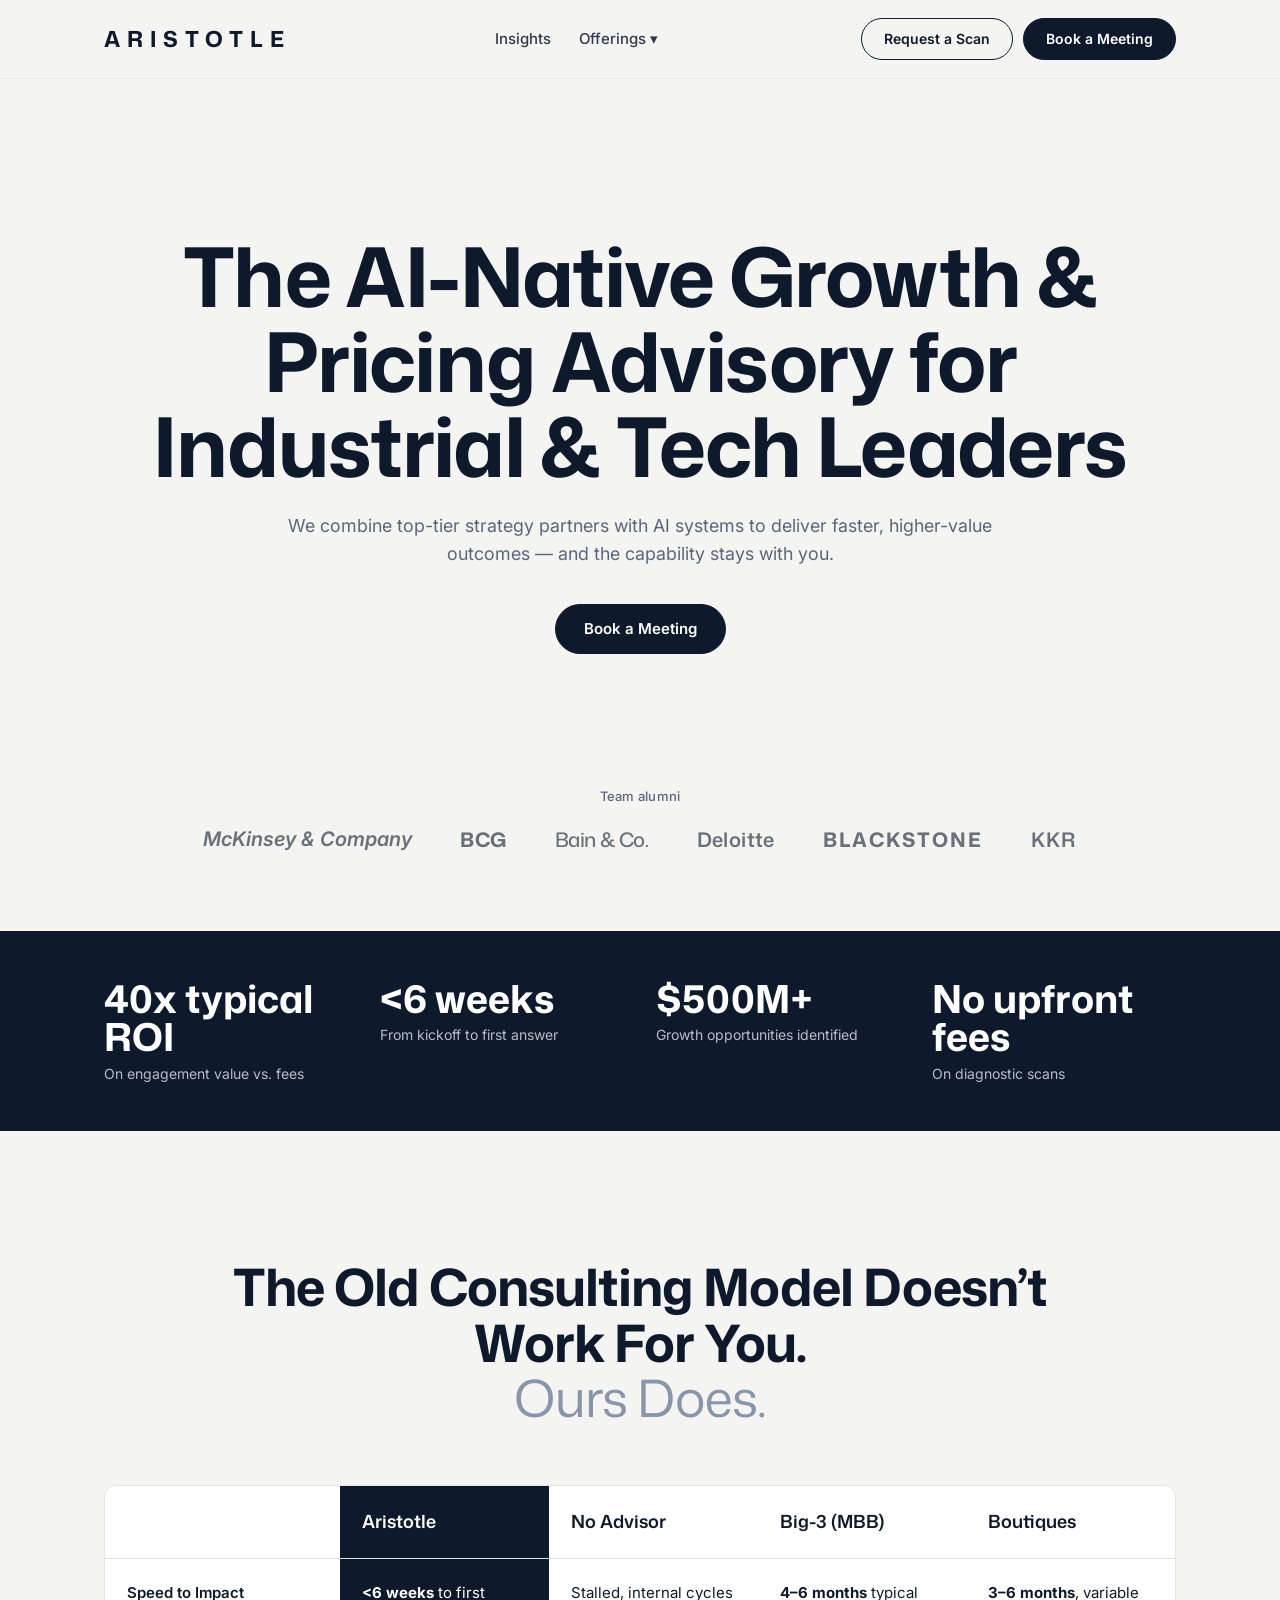
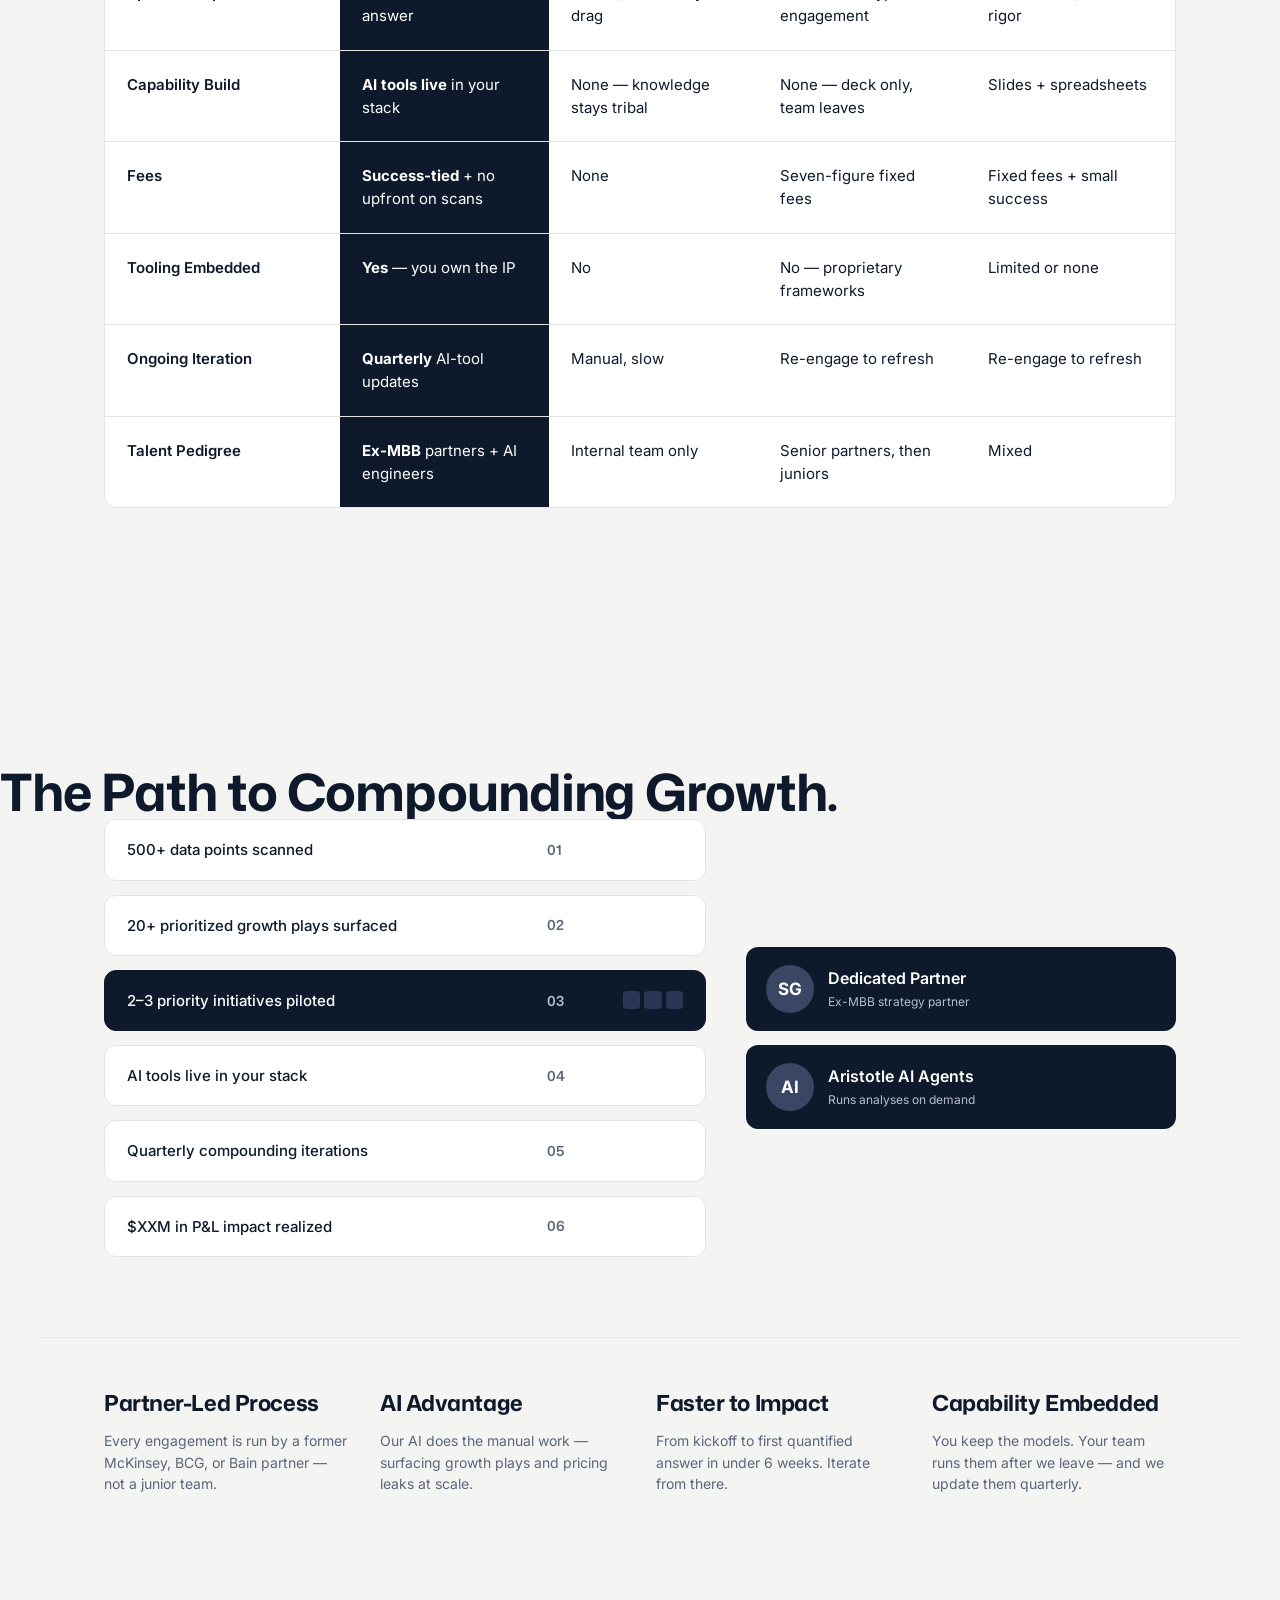
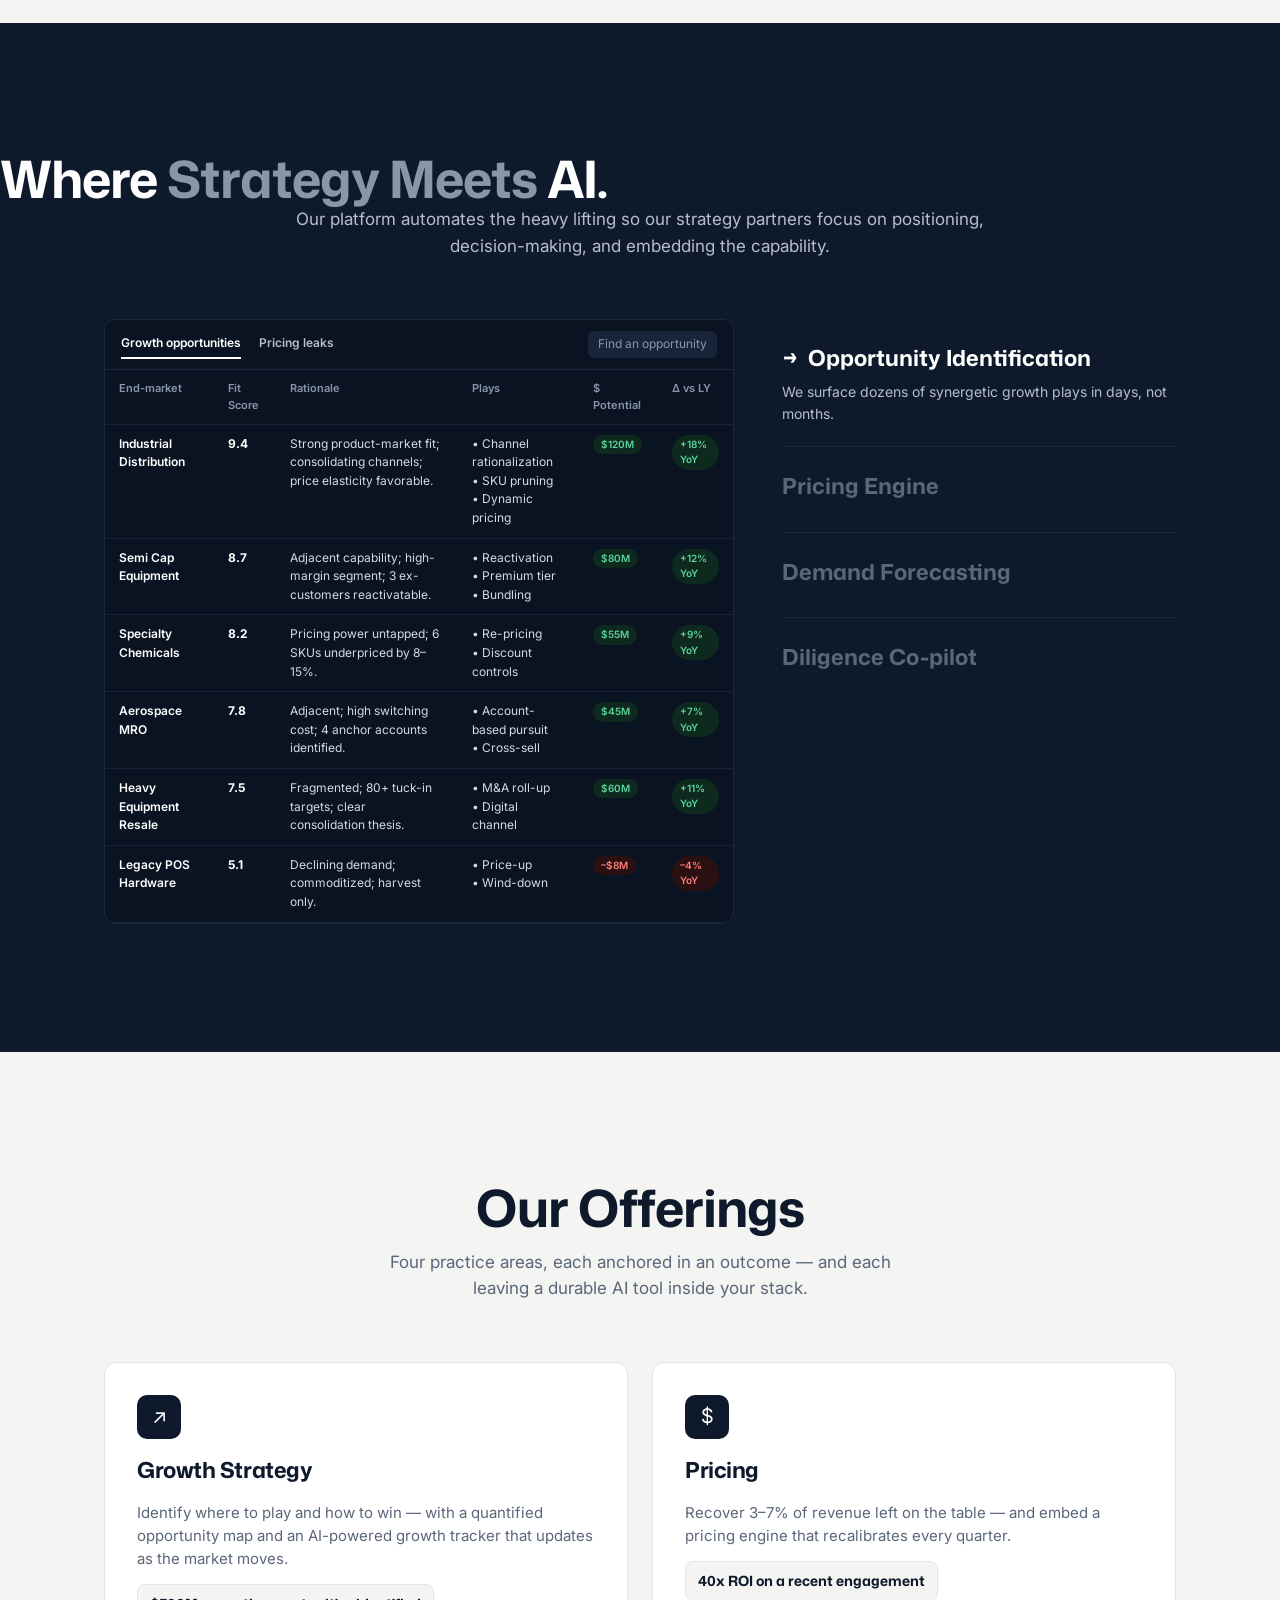
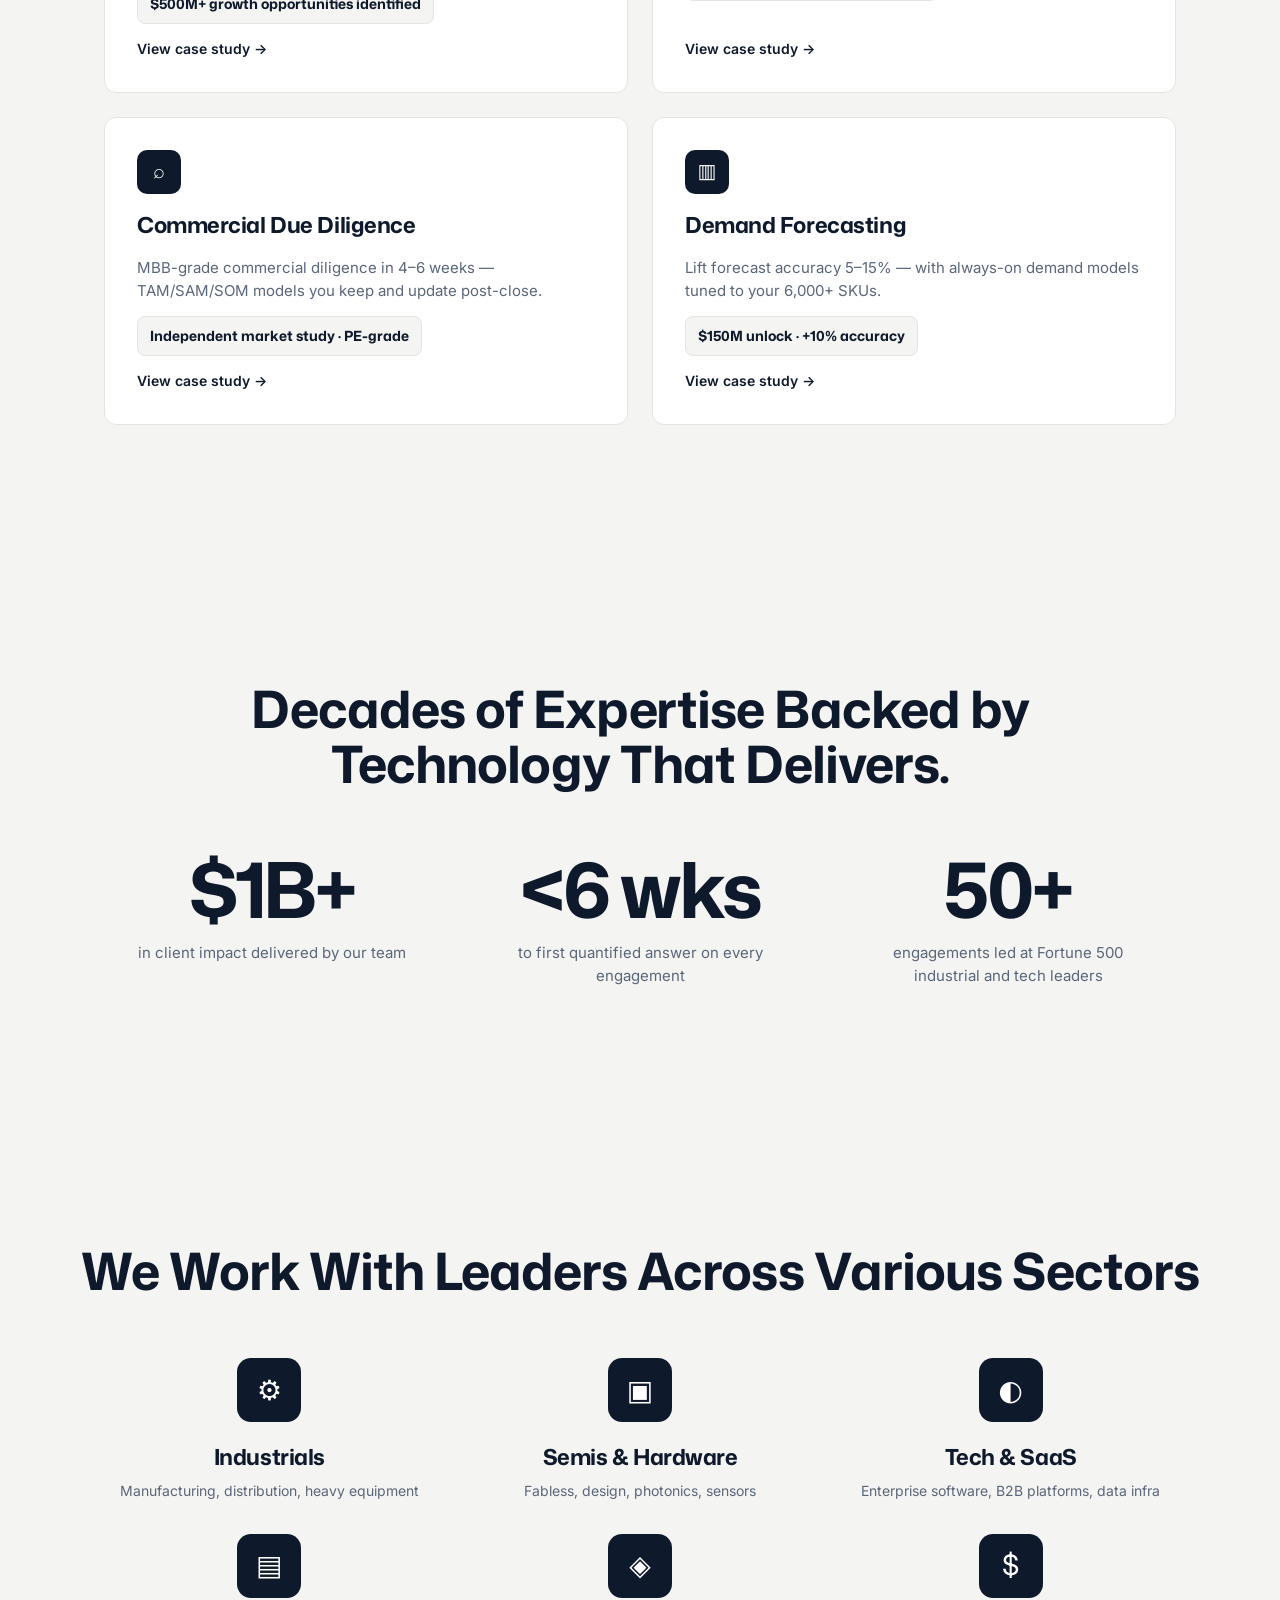
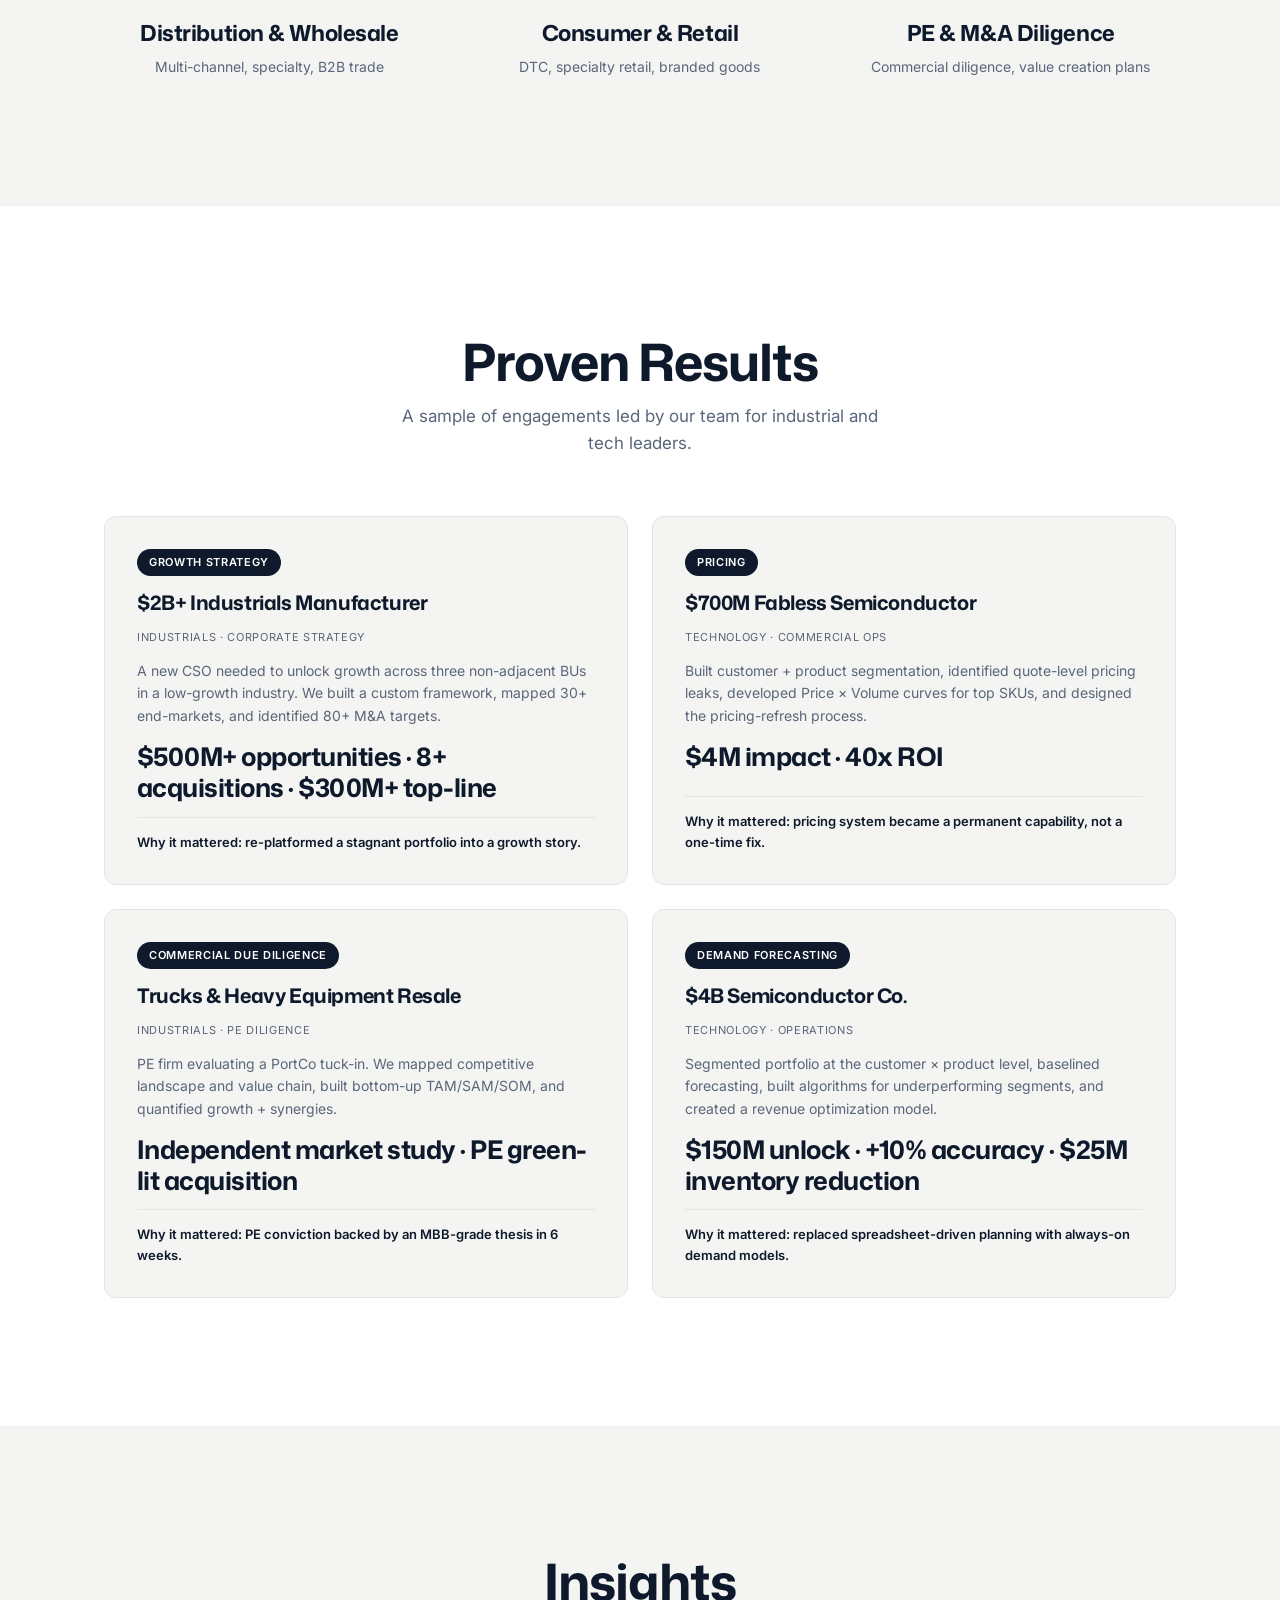
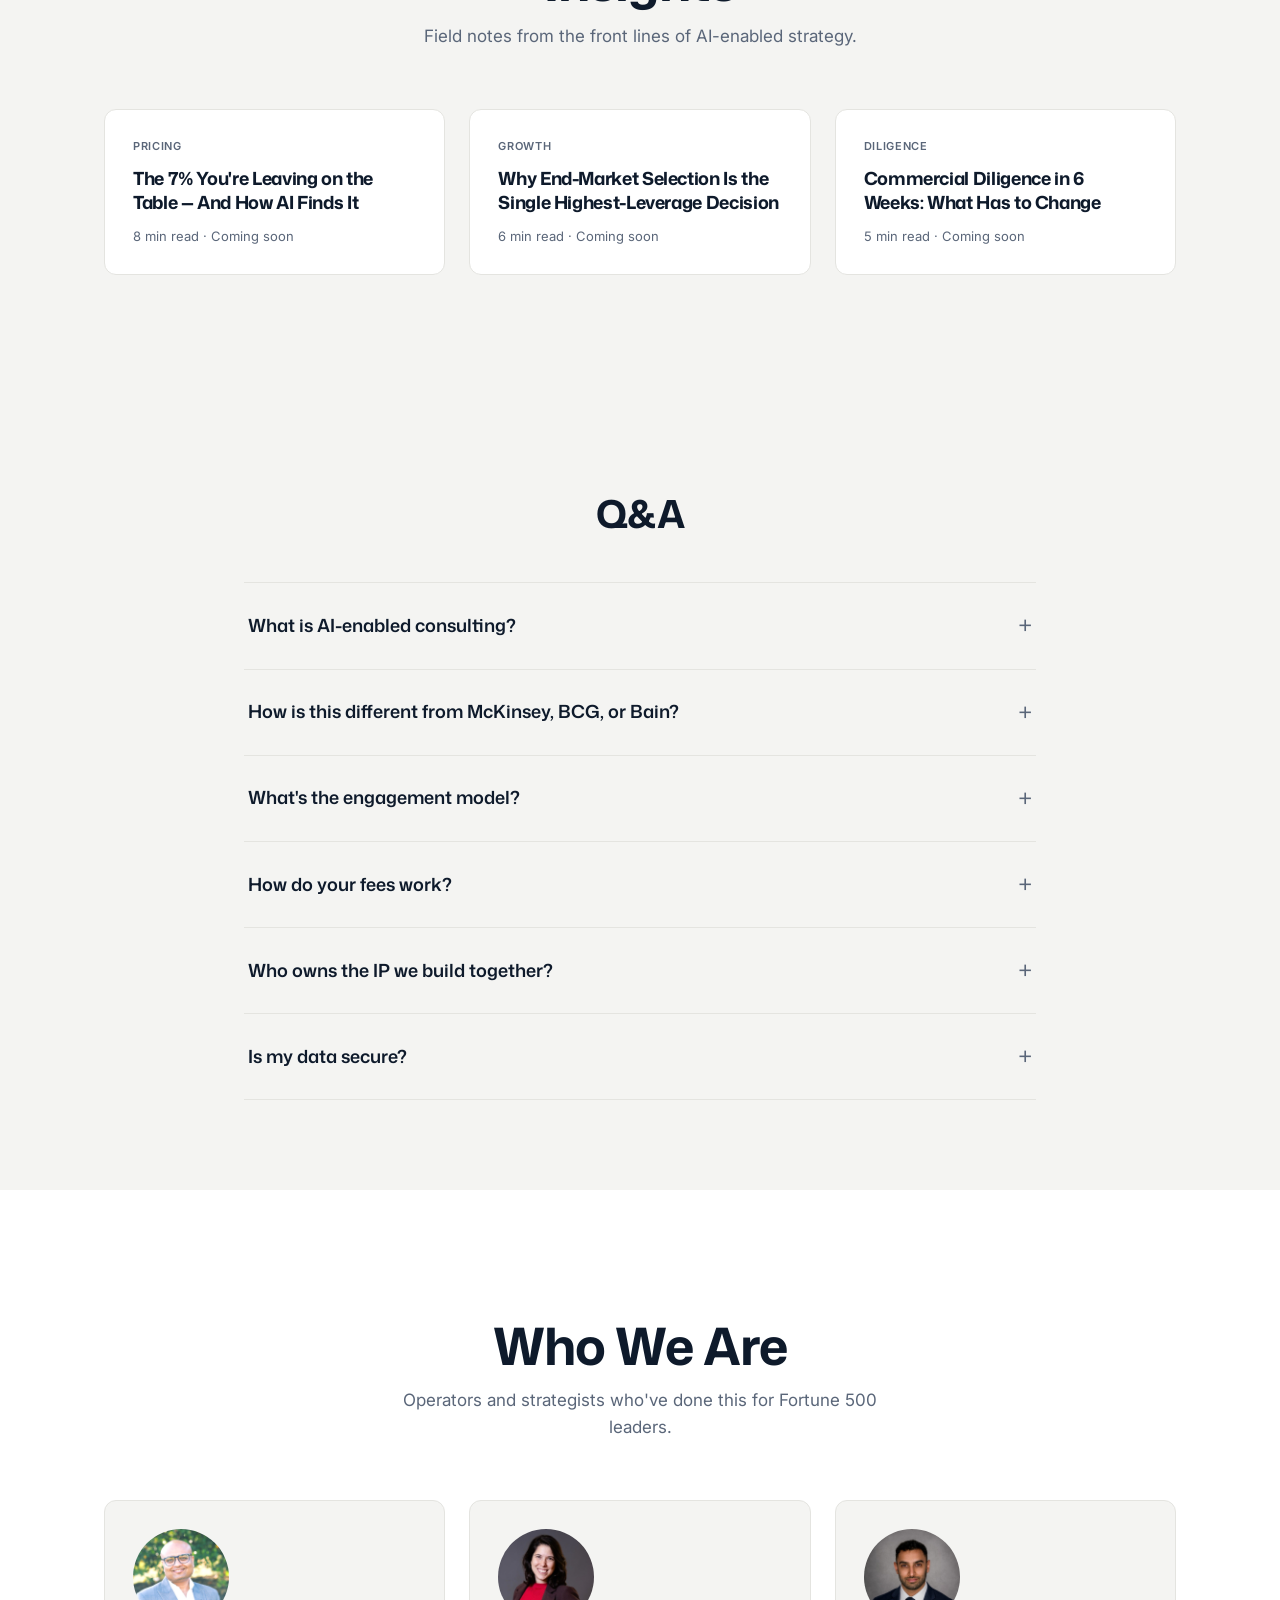
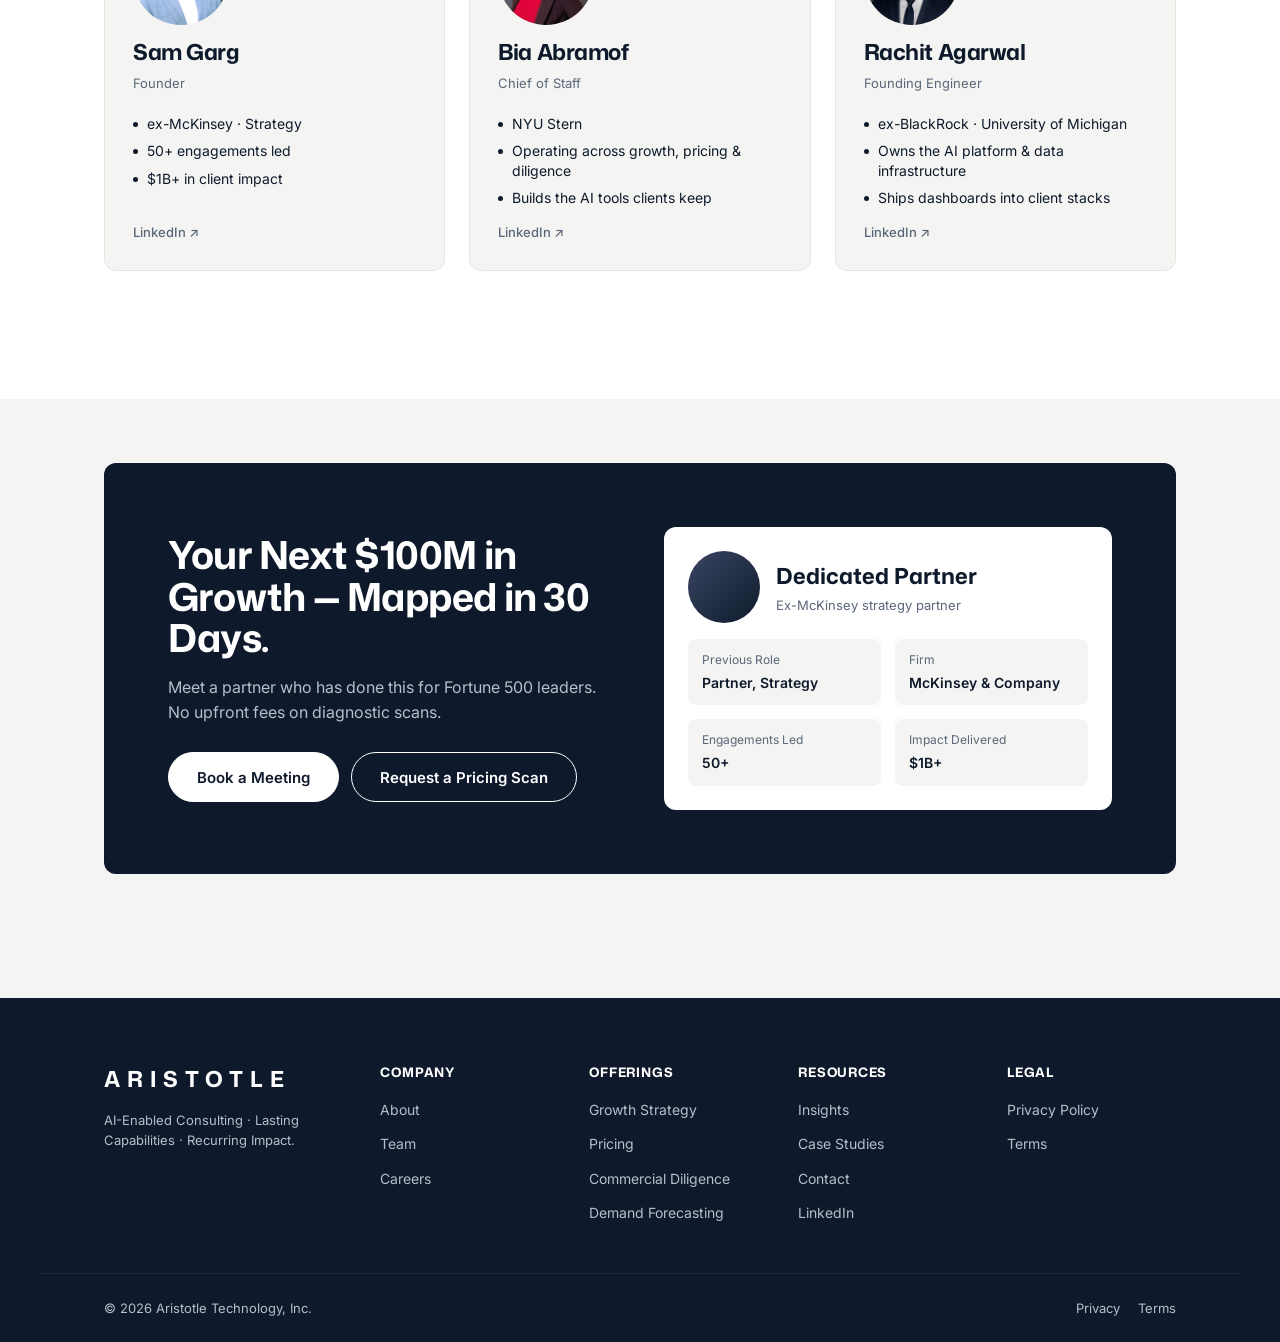
==== commit 34295c41: "Add offerings, case studies, insights, leadership, and 4-col footer to mockup https://claude.ai/code" ====
--- a/aristotle-mockup.html
+++ b/aristotle-mockup.html
@@ -4,6 +4,7 @@
 <meta charset="utf-8" />
 <meta name="viewport" content="width=device-width,initial-scale=1" />
 <title>Aristotle — The AI-Native Growth & Pricing Advisory for Industrial & Tech Leaders</title>
+<link rel="icon" type="image/png" href="images/favicon.png">
 <link rel="preconnect" href="https://fonts.googleapis.com">
 <link rel="preconnect" href="https://fonts.gstatic.com" crossorigin>
 <link href="https://fonts.googleapis.com/css2?family=Inter:wght@400;500;600;700;800&family=Mona+Sans:wght@500;600;700;800;900&display=swap" rel="stylesheet">
@@ -355,6 +356,144 @@
   }
   @media (max-width:520px){
     .stat-grid,.pillars,.sector-grid,.cred-grid{grid-template-columns:1fr}
+  }
+
+  /* ---------- OFFERINGS ---------- */
+  .offerings{padding:clamp(80px,10vw,140px) 0;background:var(--bg)}
+  .offerings h2{text-align:center;margin-bottom:14px}
+  .offerings .lead{
+    text-align:center;color:var(--ink-muted);max-width:640px;
+    margin:0 auto 60px;font-size:17px;line-height:1.55;padding:0 var(--pad);
+  }
+  .offerings-grid{
+    max-width:var(--maxw);margin:0 auto;padding:0 var(--pad);
+    display:grid;grid-template-columns:repeat(2,1fr);gap:24px;
+  }
+  .offering-card{
+    background:var(--bg-alt);border:1px solid var(--line);border-radius:var(--radius);
+    padding:32px;display:flex;flex-direction:column;gap:14px;
+    transition:transform .2s ease, box-shadow .2s ease;
+  }
+  .offering-card:hover{transform:translateY(-2px);box-shadow:0 8px 24px rgba(0,0,0,.06)}
+  .offering-card .icon{
+    width:44px;height:44px;border-radius:10px;background:var(--navy);color:var(--white);
+    display:flex;align-items:center;justify-content:center;font-size:20px;
+  }
+  .offering-card h4{font-family:'Mona Sans';font-weight:700;font-size:22px;margin:0}
+  .offering-card p{margin:0;color:var(--ink-muted);font-size:15px;line-height:1.55}
+  .offering-stat{
+    font-family:'Mona Sans';font-weight:700;font-size:14px;color:var(--ink);
+    background:var(--bg);border:1px solid var(--line);
+    padding:8px 12px;border-radius:8px;width:fit-content;
+  }
+  .offering-link{
+    margin-top:auto;font-weight:600;font-size:14px;color:var(--ink);
+    display:inline-flex;align-items:center;gap:6px;transition:gap .2s ease;
+  }
+  .offering-link:hover{gap:10px}
+
+  /* ---------- CASE STUDIES ---------- */
+  .cases{padding:clamp(80px,10vw,140px) 0;background:var(--bg-alt)}
+  .cases h2{text-align:center;margin-bottom:14px}
+  .cases .lead{text-align:center;color:var(--ink-muted);max-width:640px;margin:0 auto 60px;padding:0 var(--pad)}
+  .cases-grid{
+    max-width:var(--maxw);margin:0 auto;padding:0 var(--pad);
+    display:grid;grid-template-columns:repeat(2,1fr);gap:24px;
+  }
+  .case-card{
+    background:var(--bg);border:1px solid var(--line);border-radius:var(--radius);
+    padding:32px;display:flex;flex-direction:column;gap:14px;
+  }
+  .case-tag{
+    display:inline-flex;align-items:center;font-size:11px;font-weight:600;
+    padding:5px 12px;border-radius:999px;background:var(--navy);color:var(--white);
+    width:fit-content;letter-spacing:0.06em;text-transform:uppercase;
+  }
+  .case-card h4{font-family:'Mona Sans';font-weight:700;font-size:20px;margin:0;line-height:1.25}
+  .case-meta{font-size:11px;color:var(--ink-muted);text-transform:uppercase;letter-spacing:0.06em}
+  .case-outcome{
+    font-family:'Mona Sans';font-weight:700;font-size:clamp(20px,2vw,26px);
+    color:var(--ink);line-height:1.2;letter-spacing:-0.02em;
+  }
+  .case-card .narrative{font-size:14px;color:var(--ink-muted);line-height:1.6;margin:0}
+  .case-card .why{
+    margin-top:auto;padding-top:14px;border-top:1px solid var(--line);
+    font-size:13px;font-weight:600;color:var(--ink);
+  }
+
+  /* ---------- INSIGHTS ---------- */
+  .insights{padding:clamp(80px,10vw,140px) 0;background:var(--bg)}
+  .insights h2{text-align:center;margin-bottom:14px}
+  .insights .lead{text-align:center;color:var(--ink-muted);max-width:600px;margin:0 auto 60px;padding:0 var(--pad)}
+  .insights-grid{
+    max-width:var(--maxw);margin:0 auto;padding:0 var(--pad);
+    display:grid;grid-template-columns:repeat(3,1fr);gap:24px;
+  }
+  .insight-card{
+    background:var(--bg-alt);border:1px solid var(--line);border-radius:var(--radius);
+    padding:28px;display:flex;flex-direction:column;gap:12px;
+    transition:transform .2s ease, box-shadow .2s ease;
+  }
+  .insight-card:hover{transform:translateY(-2px);box-shadow:0 8px 24px rgba(0,0,0,.06)}
+  .insight-tag{font-size:11px;font-weight:600;color:var(--ink-muted);text-transform:uppercase;letter-spacing:0.06em}
+  .insight-card h4{font-family:'Mona Sans';font-weight:700;font-size:18px;margin:0;line-height:1.3}
+  .insight-card .meta{font-size:13px;color:var(--ink-muted);margin-top:auto}
+
+  /* ---------- LEADERS ---------- */
+  .leaders{padding:clamp(80px,10vw,140px) 0;background:var(--bg-alt)}
+  .leaders h2{text-align:center;margin-bottom:14px}
+  .leaders .lead{text-align:center;color:var(--ink-muted);max-width:640px;margin:0 auto 60px;padding:0 var(--pad)}
+  .leaders-grid{
+    max-width:var(--maxw);margin:0 auto;padding:0 var(--pad);
+    display:grid;grid-template-columns:repeat(3,1fr);gap:24px;
+  }
+  .leader-card{
+    background:var(--bg);border:1px solid var(--line);border-radius:var(--radius);
+    padding:28px;display:flex;flex-direction:column;gap:14px;
+  }
+  .leader-avatar{
+    width:96px;height:96px;border-radius:50%;flex:none;overflow:hidden;
+    background:linear-gradient(135deg,#3a4663,#0E1A2B);
+  }
+  .leader-avatar img{width:100%;height:100%;object-fit:cover;display:block}
+  .leader-name{font-family:'Mona Sans';font-weight:700;font-size:22px;margin:0}
+  .leader-role{font-size:13px;color:var(--ink-muted);margin-top:-6px}
+  .leader-creds{margin:6px 0 0;padding:0;list-style:none;display:flex;flex-direction:column;gap:8px}
+  .leader-creds li{font-size:14px;color:var(--ink);line-height:1.4;padding-left:14px;position:relative}
+  .leader-creds li::before{content:'';position:absolute;left:0;top:8px;width:5px;height:5px;border-radius:50%;background:var(--ink)}
+  .leader-linkedin{font-size:13px;color:var(--ink-muted);margin-top:auto;font-weight:500}
+
+  /* ---------- FOOTER 4-COL ---------- */
+  footer.footer-big{padding:64px 0 24px}
+  footer.footer-big .footer-grid{
+    max-width:var(--maxw);margin:0 auto;padding:0 var(--pad);
+    display:grid;grid-template-columns:1.4fr 1fr 1fr 1fr 1fr;gap:40px;text-align:left;
+  }
+  footer.footer-big .footer-brand .logo{color:var(--white);margin-bottom:14px;display:block;text-align:left}
+  footer.footer-big .footer-brand p{color:#B7BECB;font-size:13px;line-height:1.55;margin:0;max-width:240px}
+  footer.footer-big h5{
+    font-family:'Mona Sans';font-weight:700;font-size:13px;color:var(--white);
+    margin:0 0 14px;letter-spacing:0.06em;text-transform:uppercase;
+  }
+  footer.footer-big ul{list-style:none;margin:0;padding:0;display:flex;flex-direction:column;gap:8px}
+  footer.footer-big ul a{color:#B7BECB;font-size:14px}
+  footer.footer-big ul a:hover{color:var(--white)}
+  footer.footer-big .footer-bottom{
+    max-width:var(--maxw);margin:48px auto 0;padding:24px var(--pad) 0;
+    border-top:1px solid #1c2740;display:flex;justify-content:space-between;
+    align-items:center;flex-wrap:wrap;gap:16px;
+  }
+  footer.footer-big .footer-bottom .copy{color:#B7BECB;font-size:13px}
+  footer.footer-big .footer-bottom .legal{display:flex;gap:18px}
+  footer.footer-big .footer-bottom .legal a{color:#B7BECB;font-size:13px}
+
+  @media (max-width:900px){
+    .offerings-grid,.cases-grid,.insights-grid,.leaders-grid{grid-template-columns:1fr}
+    footer.footer-big .footer-grid{grid-template-columns:1fr 1fr;gap:32px}
+    footer.footer-big .footer-brand{grid-column:1 / -1}
+  }
+  @media (max-width:520px){
+    footer.footer-big .footer-grid{grid-template-columns:1fr}
   }
 </style>
 </head>
@@ -651,6 +790,42 @@
   </div>
 </section>
 
+<!-- ============ OFFERINGS ============ -->
+<section class="offerings" id="offerings">
+  <h2>Our Offerings</h2>
+  <p class="lead">Four practice areas, each anchored in an outcome — and each leaving a durable AI tool inside your stack.</p>
+  <div class="offerings-grid">
+    <div class="offering-card">
+      <div class="icon">↗</div>
+      <h4>Growth Strategy</h4>
+      <p>Identify where to play and how to win — with a quantified opportunity map and an AI-powered growth tracker that updates as the market moves.</p>
+      <div class="offering-stat">$500M+ growth opportunities identified</div>
+      <a class="offering-link" href="#cases">View case study →</a>
+    </div>
+    <div class="offering-card">
+      <div class="icon">$</div>
+      <h4>Pricing</h4>
+      <p>Recover 3–7% of revenue left on the table — and embed a pricing engine that recalibrates every quarter.</p>
+      <div class="offering-stat">40x ROI on a recent engagement</div>
+      <a class="offering-link" href="#cases">View case study →</a>
+    </div>
+    <div class="offering-card">
+      <div class="icon">⌕</div>
+      <h4>Commercial Due Diligence</h4>
+      <p>MBB-grade commercial diligence in 4–6 weeks — TAM/SAM/SOM models you keep and update post-close.</p>
+      <div class="offering-stat">Independent market study · PE-grade</div>
+      <a class="offering-link" href="#cases">View case study →</a>
+    </div>
+    <div class="offering-card">
+      <div class="icon">▥</div>
+      <h4>Demand Forecasting</h4>
+      <p>Lift forecast accuracy 5–15% — with always-on demand models tuned to your 6,000+ SKUs.</p>
+      <div class="offering-stat">$150M unlock · +10% accuracy</div>
+      <a class="offering-link" href="#cases">View case study →</a>
+    </div>
+  </div>
+</section>
+
 <!-- ============ CREDIBILITY ============ -->
 <section class="cred">
   <h2>Decades of Expertise Backed by<br>Technology That Delivers.</h2>
@@ -703,6 +878,69 @@
       <div class="icon">$</div>
       <h4>PE &amp; M&amp;A Diligence</h4>
       <p>Commercial diligence, value creation plans</p>
+    </div>
+  </div>
+</section>
+
+<!-- ============ CASE STUDIES ============ -->
+<section class="cases" id="cases">
+  <h2>Proven Results</h2>
+  <p class="lead">A sample of engagements led by our team for industrial and tech leaders.</p>
+  <div class="cases-grid">
+    <div class="case-card">
+      <span class="case-tag">Growth Strategy</span>
+      <h4>$2B+ Industrials Manufacturer</h4>
+      <div class="case-meta">Industrials · Corporate Strategy</div>
+      <p class="narrative">A new CSO needed to unlock growth across three non-adjacent BUs in a low-growth industry. We built a custom framework, mapped 30+ end-markets, and identified 80+ M&amp;A targets.</p>
+      <div class="case-outcome">$500M+ opportunities · 8+ acquisitions · $300M+ top-line</div>
+      <div class="why">Why it mattered: re-platformed a stagnant portfolio into a growth story.</div>
+    </div>
+    <div class="case-card">
+      <span class="case-tag">Pricing</span>
+      <h4>$700M Fabless Semiconductor</h4>
+      <div class="case-meta">Technology · Commercial Ops</div>
+      <p class="narrative">Built customer + product segmentation, identified quote-level pricing leaks, developed Price × Volume curves for top SKUs, and designed the pricing-refresh process.</p>
+      <div class="case-outcome">$4M impact · 40x ROI</div>
+      <div class="why">Why it mattered: pricing system became a permanent capability, not a one-time fix.</div>
+    </div>
+    <div class="case-card">
+      <span class="case-tag">Commercial Due Diligence</span>
+      <h4>Trucks &amp; Heavy Equipment Resale</h4>
+      <div class="case-meta">Industrials · PE Diligence</div>
+      <p class="narrative">PE firm evaluating a PortCo tuck-in. We mapped competitive landscape and value chain, built bottom-up TAM/SAM/SOM, and quantified growth + synergies.</p>
+      <div class="case-outcome">Independent market study · PE green-lit acquisition</div>
+      <div class="why">Why it mattered: PE conviction backed by an MBB-grade thesis in 6 weeks.</div>
+    </div>
+    <div class="case-card">
+      <span class="case-tag">Demand Forecasting</span>
+      <h4>$4B Semiconductor Co.</h4>
+      <div class="case-meta">Technology · Operations</div>
+      <p class="narrative">Segmented portfolio at the customer × product level, baselined forecasting, built algorithms for underperforming segments, and created a revenue optimization model.</p>
+      <div class="case-outcome">$150M unlock · +10% accuracy · $25M inventory reduction</div>
+      <div class="why">Why it mattered: replaced spreadsheet-driven planning with always-on demand models.</div>
+    </div>
+  </div>
+</section>
+
+<!-- ============ INSIGHTS ============ -->
+<section class="insights" id="insights">
+  <h2>Insights</h2>
+  <p class="lead">Field notes from the front lines of AI-enabled strategy.</p>
+  <div class="insights-grid">
+    <div class="insight-card">
+      <div class="insight-tag">Pricing</div>
+      <h4>The 7% You're Leaving on the Table — And How AI Finds It</h4>
+      <div class="meta">8 min read · Coming soon</div>
+    </div>
+    <div class="insight-card">
+      <div class="insight-tag">Growth</div>
+      <h4>Why End-Market Selection Is the Single Highest-Leverage Decision</h4>
+      <div class="meta">6 min read · Coming soon</div>
+    </div>
+    <div class="insight-card">
+      <div class="insight-tag">Diligence</div>
+      <h4>Commercial Diligence in 6 Weeks: What Has to Change</h4>
+      <div class="meta">5 min read · Coming soon</div>
     </div>
   </div>
 </section>
@@ -738,6 +976,47 @@
   </div>
 </section>
 
+<!-- ============ LEADERSHIP ============ -->
+<section class="leaders" id="team">
+  <h2>Who We Are</h2>
+  <p class="lead">Operators and strategists who've done this for Fortune 500 leaders.</p>
+  <div class="leaders-grid">
+    <div class="leader-card">
+      <div class="leader-avatar"><img src="images/sam.jpeg" alt="Sam Garg"></div>
+      <h3 class="leader-name">Sam Garg</h3>
+      <div class="leader-role">Founder</div>
+      <ul class="leader-creds">
+        <li>ex-McKinsey · Strategy</li>
+        <li>50+ engagements led</li>
+        <li>$1B+ in client impact</li>
+      </ul>
+      <div class="leader-linkedin">LinkedIn ↗</div>
+    </div>
+    <div class="leader-card">
+      <div class="leader-avatar"><img src="images/bia.jpeg" alt="Beatriz Abramof"></div>
+      <h3 class="leader-name">Bia Abramof</h3>
+      <div class="leader-role">Chief of Staff</div>
+      <ul class="leader-creds">
+        <li>NYU Stern</li>
+        <li>Operating across growth, pricing &amp; diligence</li>
+        <li>Builds the AI tools clients keep</li>
+      </ul>
+      <div class="leader-linkedin">LinkedIn ↗</div>
+    </div>
+    <div class="leader-card">
+      <div class="leader-avatar"><img src="images/rachit.jpeg" alt="Rachit Agarwal"></div>
+      <h3 class="leader-name">Rachit Agarwal</h3>
+      <div class="leader-role">Founding Engineer</div>
+      <ul class="leader-creds">
+        <li>ex-BlackRock · University of Michigan</li>
+        <li>Owns the AI platform &amp; data infrastructure</li>
+        <li>Ships dashboards into client stacks</li>
+      </ul>
+      <div class="leader-linkedin">LinkedIn ↗</div>
+    </div>
+  </div>
+</section>
+
 <!-- ============ CLOSING CTA ============ -->
 <section class="closing">
   <div class="closing-card">
@@ -780,21 +1059,52 @@
 </section>
 
 <!-- ============ FOOTER ============ -->
-<footer>
-  <div class="row">
-    <div class="logo" style="color:#fff;text-align:left">ARISTOTLE</div>
-    <div class="links">
-      <a href="#privacy">Privacy Policy</a>
+<footer class="footer-big">
+  <div class="footer-grid">
+    <div class="footer-brand">
+      <div class="logo">ARISTOTLE</div>
+      <p>AI-Enabled Consulting · Lasting Capabilities · Recurring Impact.</p>
+    </div>
+    <div>
+      <h5>Company</h5>
+      <ul>
+        <li><a href="#team">About</a></li>
+        <li><a href="#team">Team</a></li>
+        <li><a href="#careers">Careers</a></li>
+      </ul>
+    </div>
+    <div>
+      <h5>Offerings</h5>
+      <ul>
+        <li><a href="#offerings">Growth Strategy</a></li>
+        <li><a href="#offerings">Pricing</a></li>
+        <li><a href="#offerings">Commercial Diligence</a></li>
+        <li><a href="#offerings">Demand Forecasting</a></li>
+      </ul>
+    </div>
+    <div>
+      <h5>Resources</h5>
+      <ul>
+        <li><a href="#insights">Insights</a></li>
+        <li><a href="#cases">Case Studies</a></li>
+        <li><a href="#meet">Contact</a></li>
+        <li><a href="#linkedin">LinkedIn</a></li>
+      </ul>
+    </div>
+    <div>
+      <h5>Legal</h5>
+      <ul>
+        <li><a href="#privacy">Privacy Policy</a></li>
+        <li><a href="#terms">Terms</a></li>
+      </ul>
+    </div>
+  </div>
+  <div class="footer-bottom">
+    <div class="copy">© 2026 Aristotle Technology, Inc.</div>
+    <div class="legal">
+      <a href="#privacy">Privacy</a>
       <a href="#terms">Terms</a>
     </div>
-    <div class="lin">in</div>
-  </div>
-  <div style="max-width:var(--maxw);margin:24px auto 0;padding:0 var(--pad);text-align:center;color:#B7BECB;font-size:13px">
-    Copyright © 2026 Aristotle Technology, Inc.
-  </div>
-  <div class="disclaimer">
-    Aristotle delivers AI-enabled consulting in growth, pricing, commercial diligence, and demand forecasting.
-    Engagements are subject to mutually agreed terms; outcomes vary by client.
   </div>
 </footer>
 
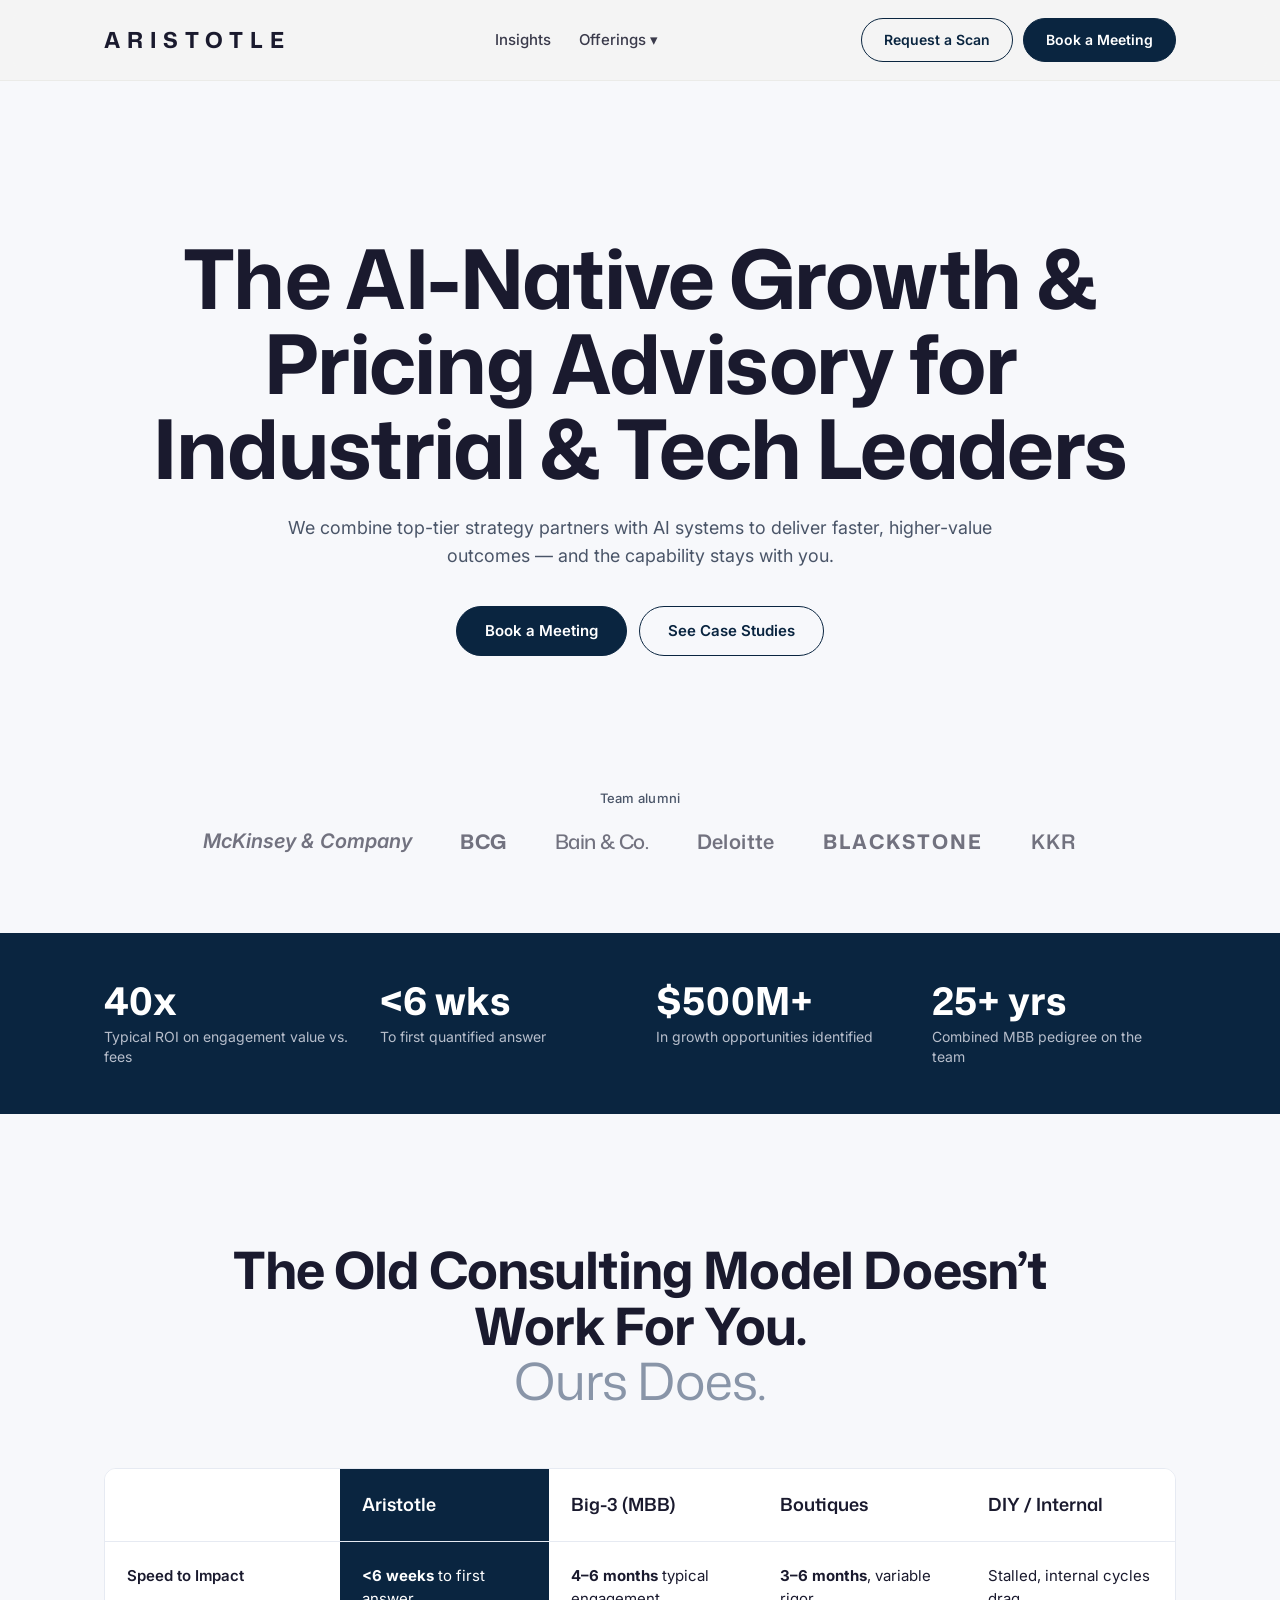
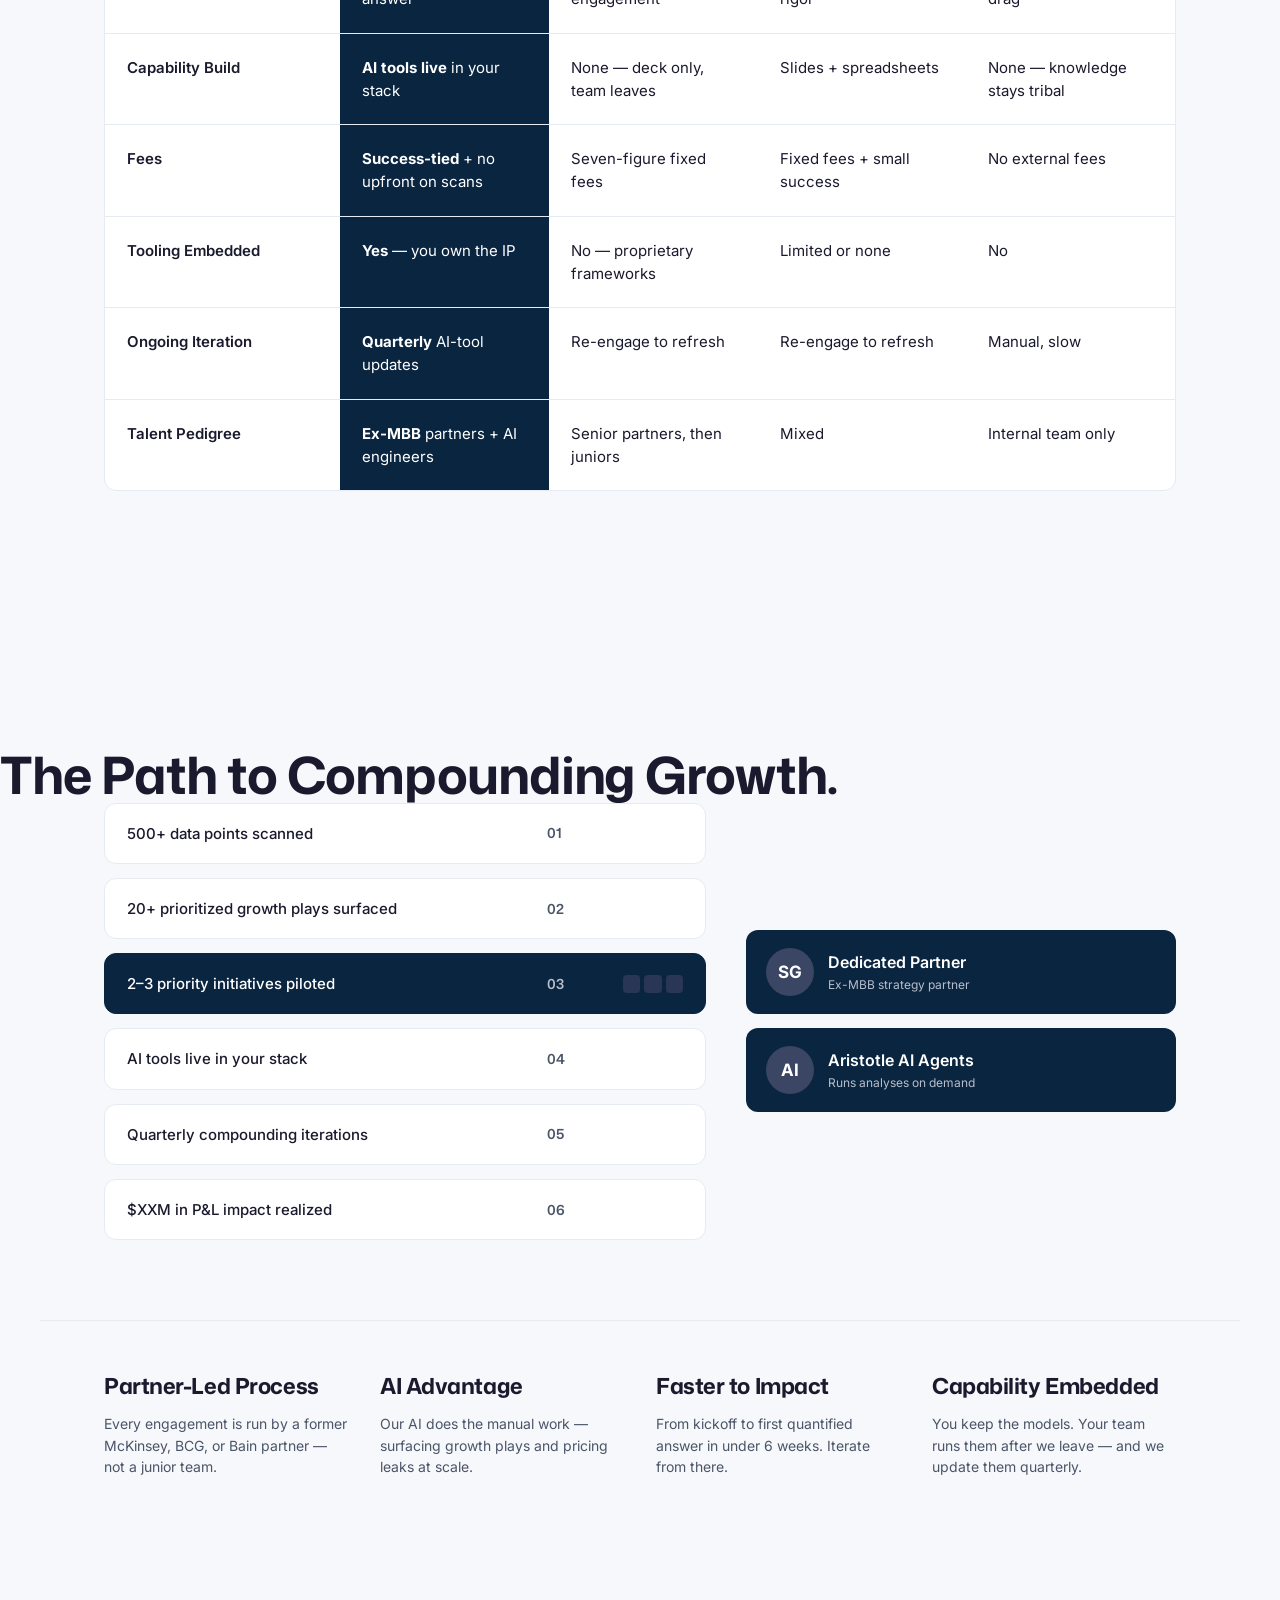
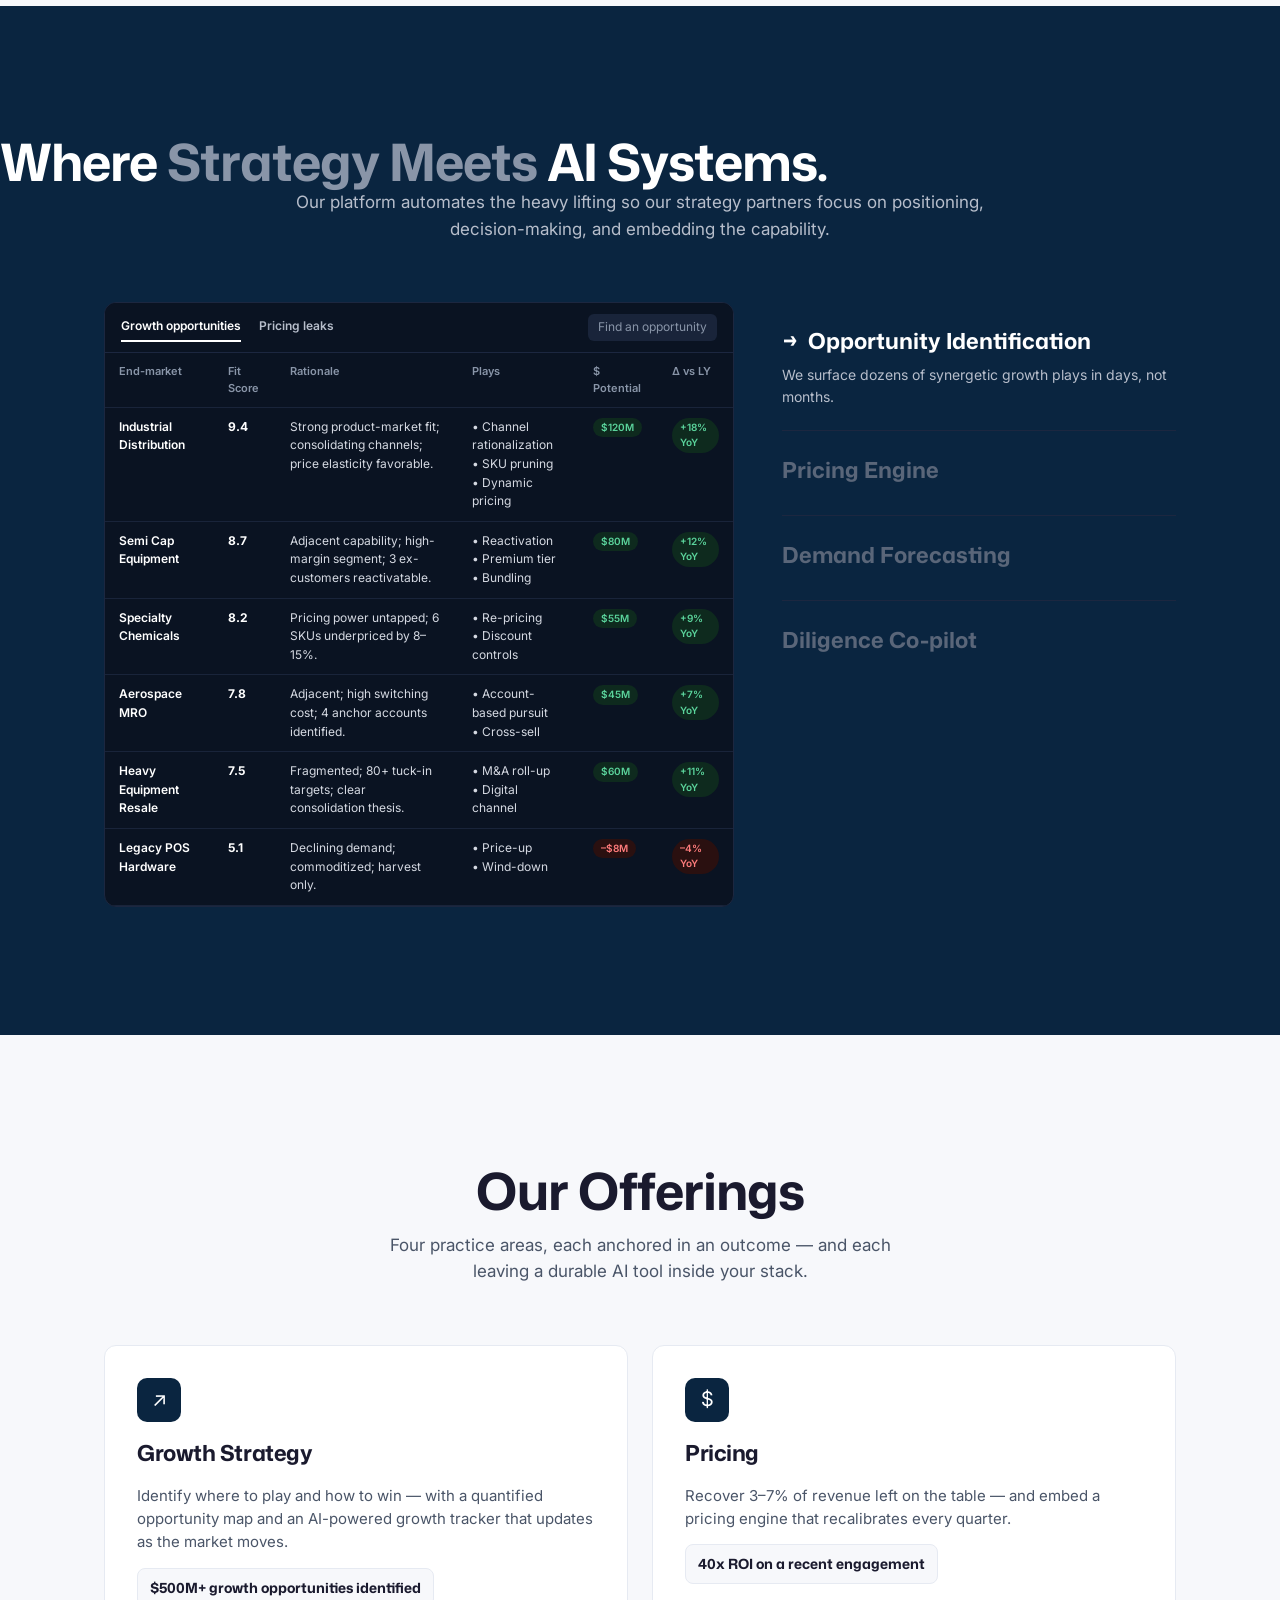
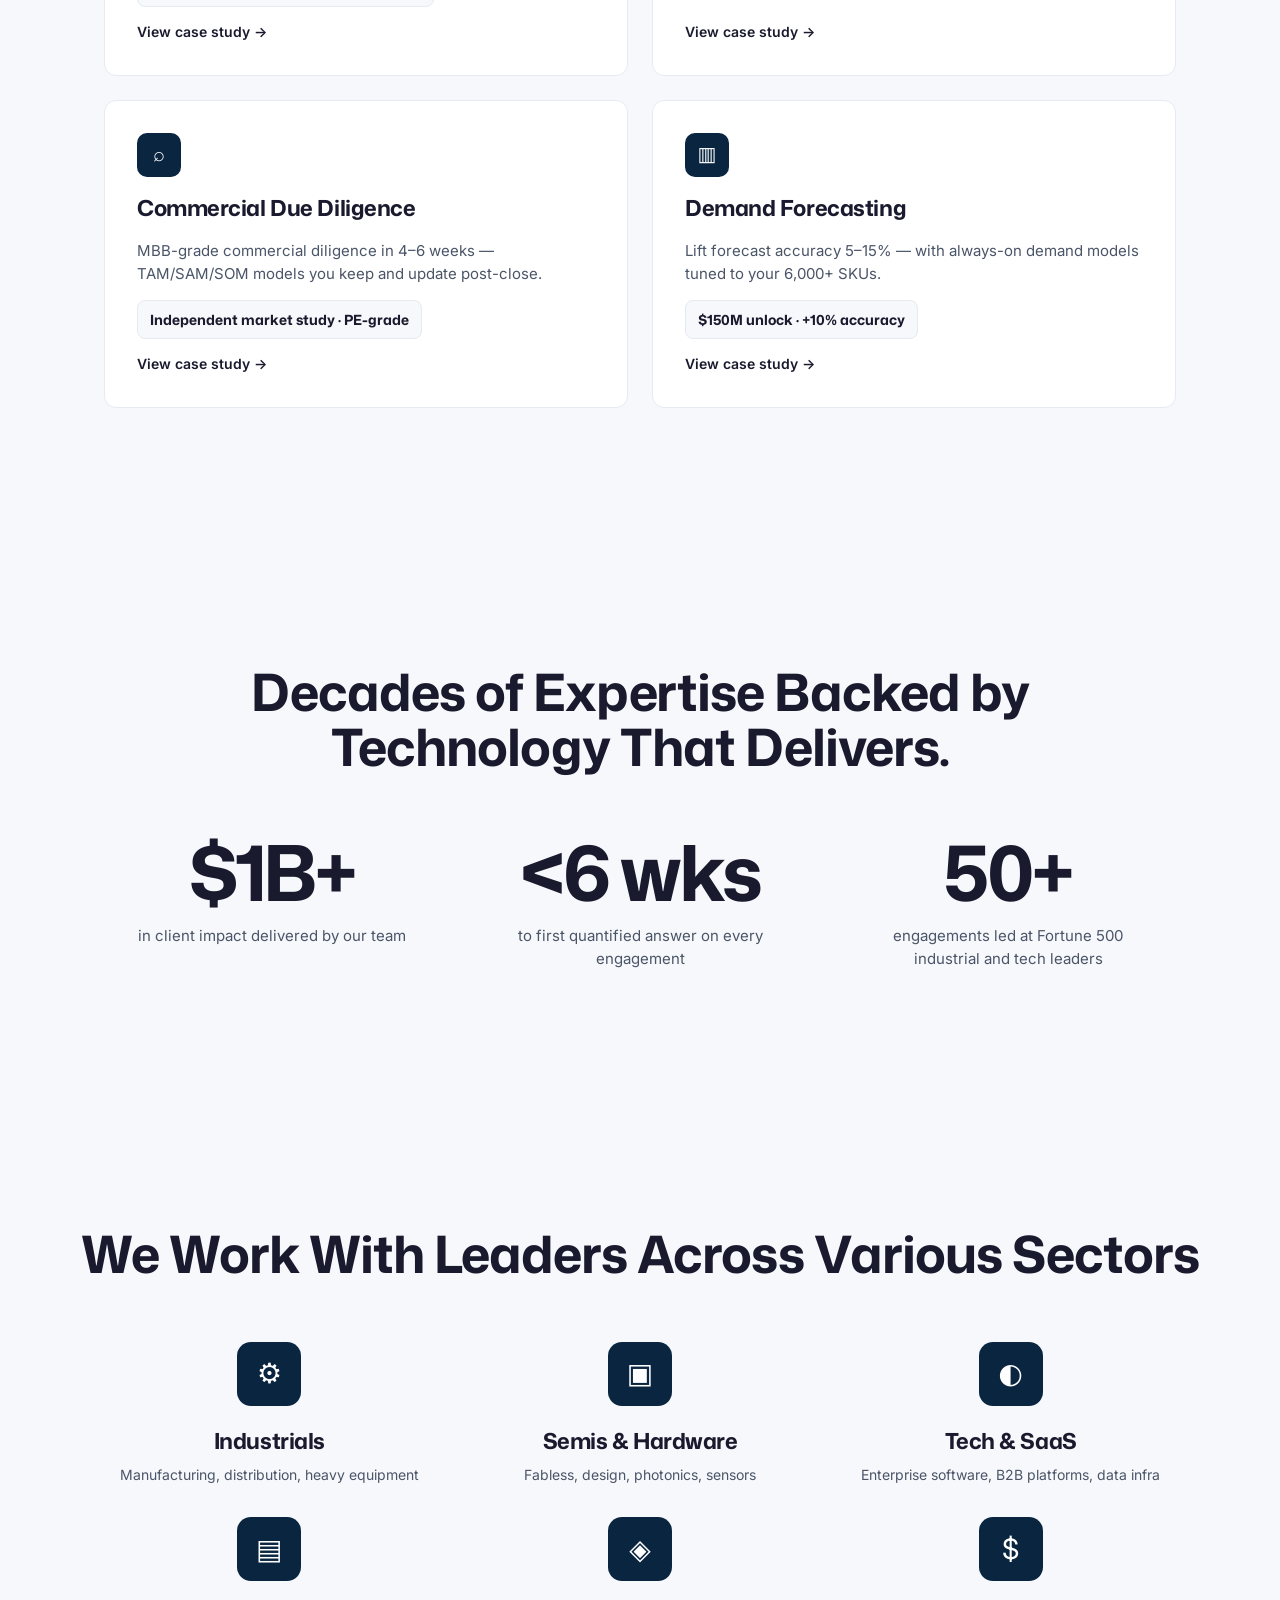
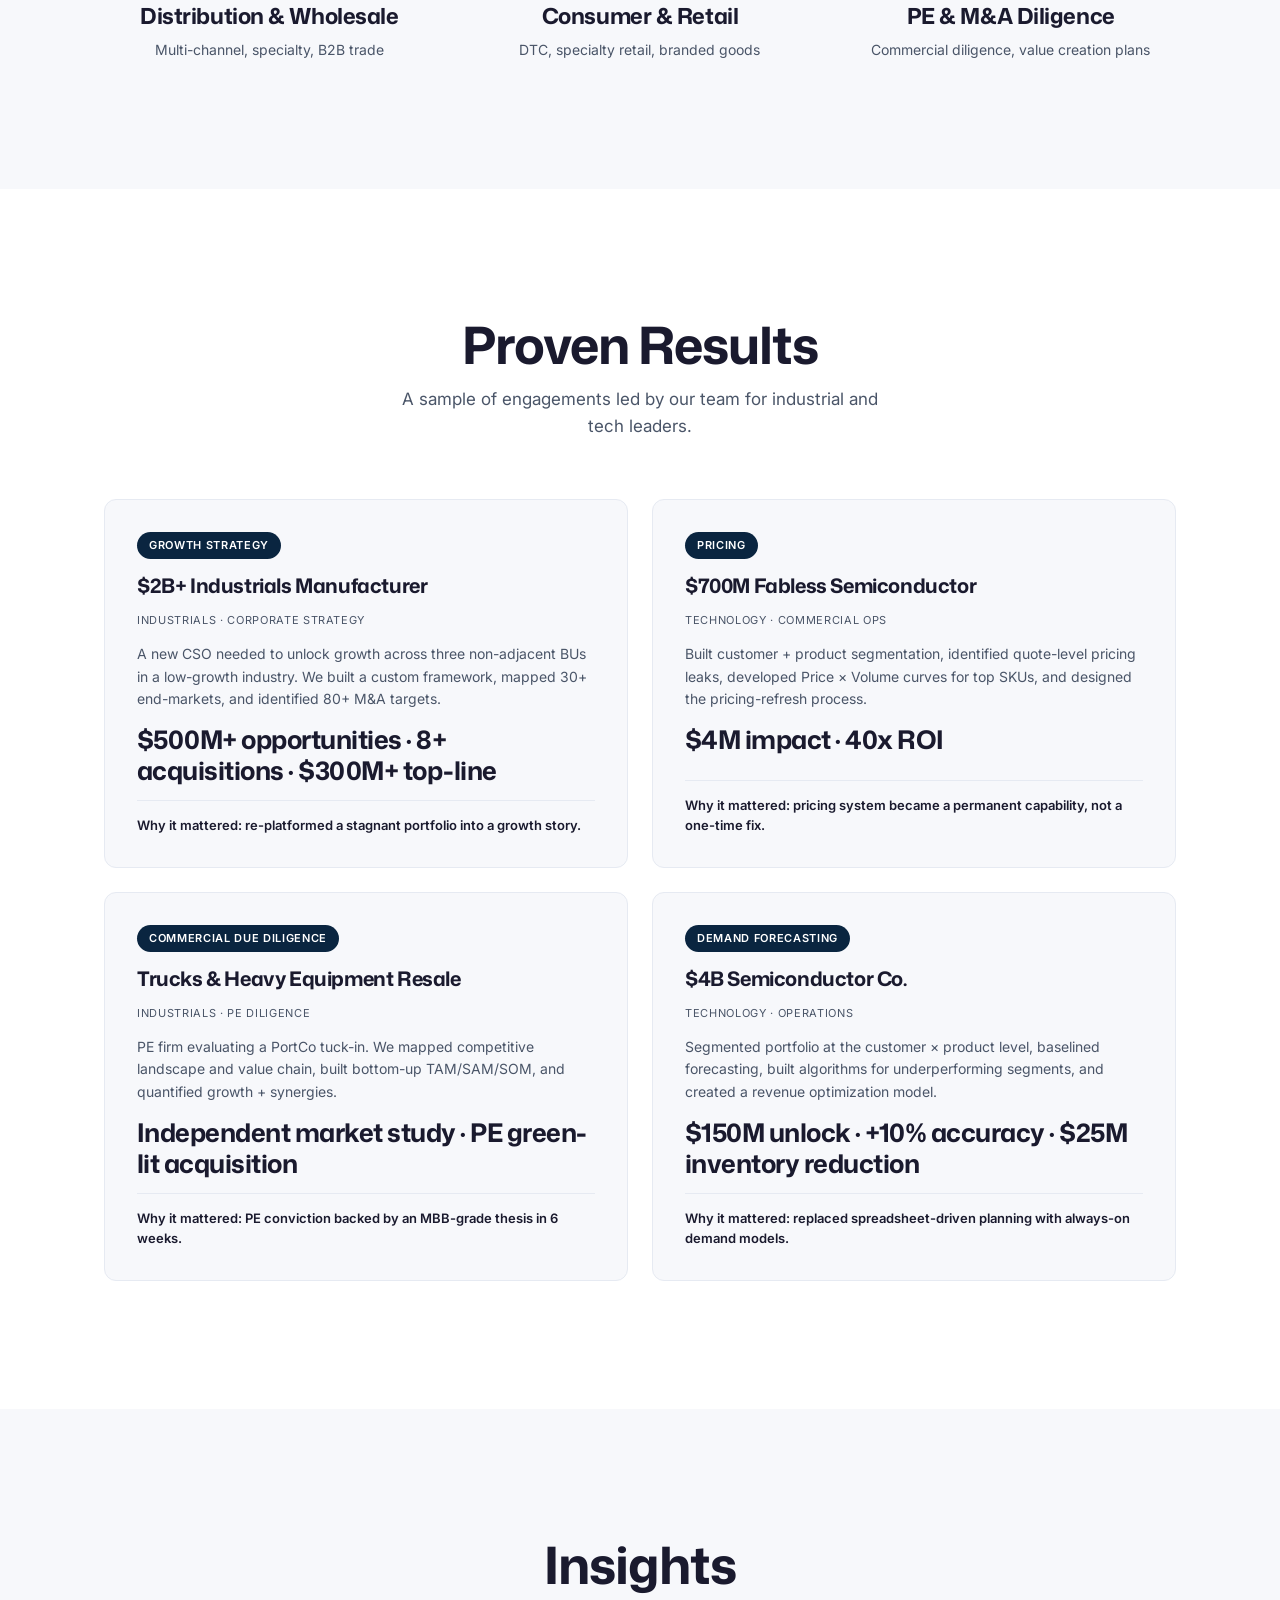
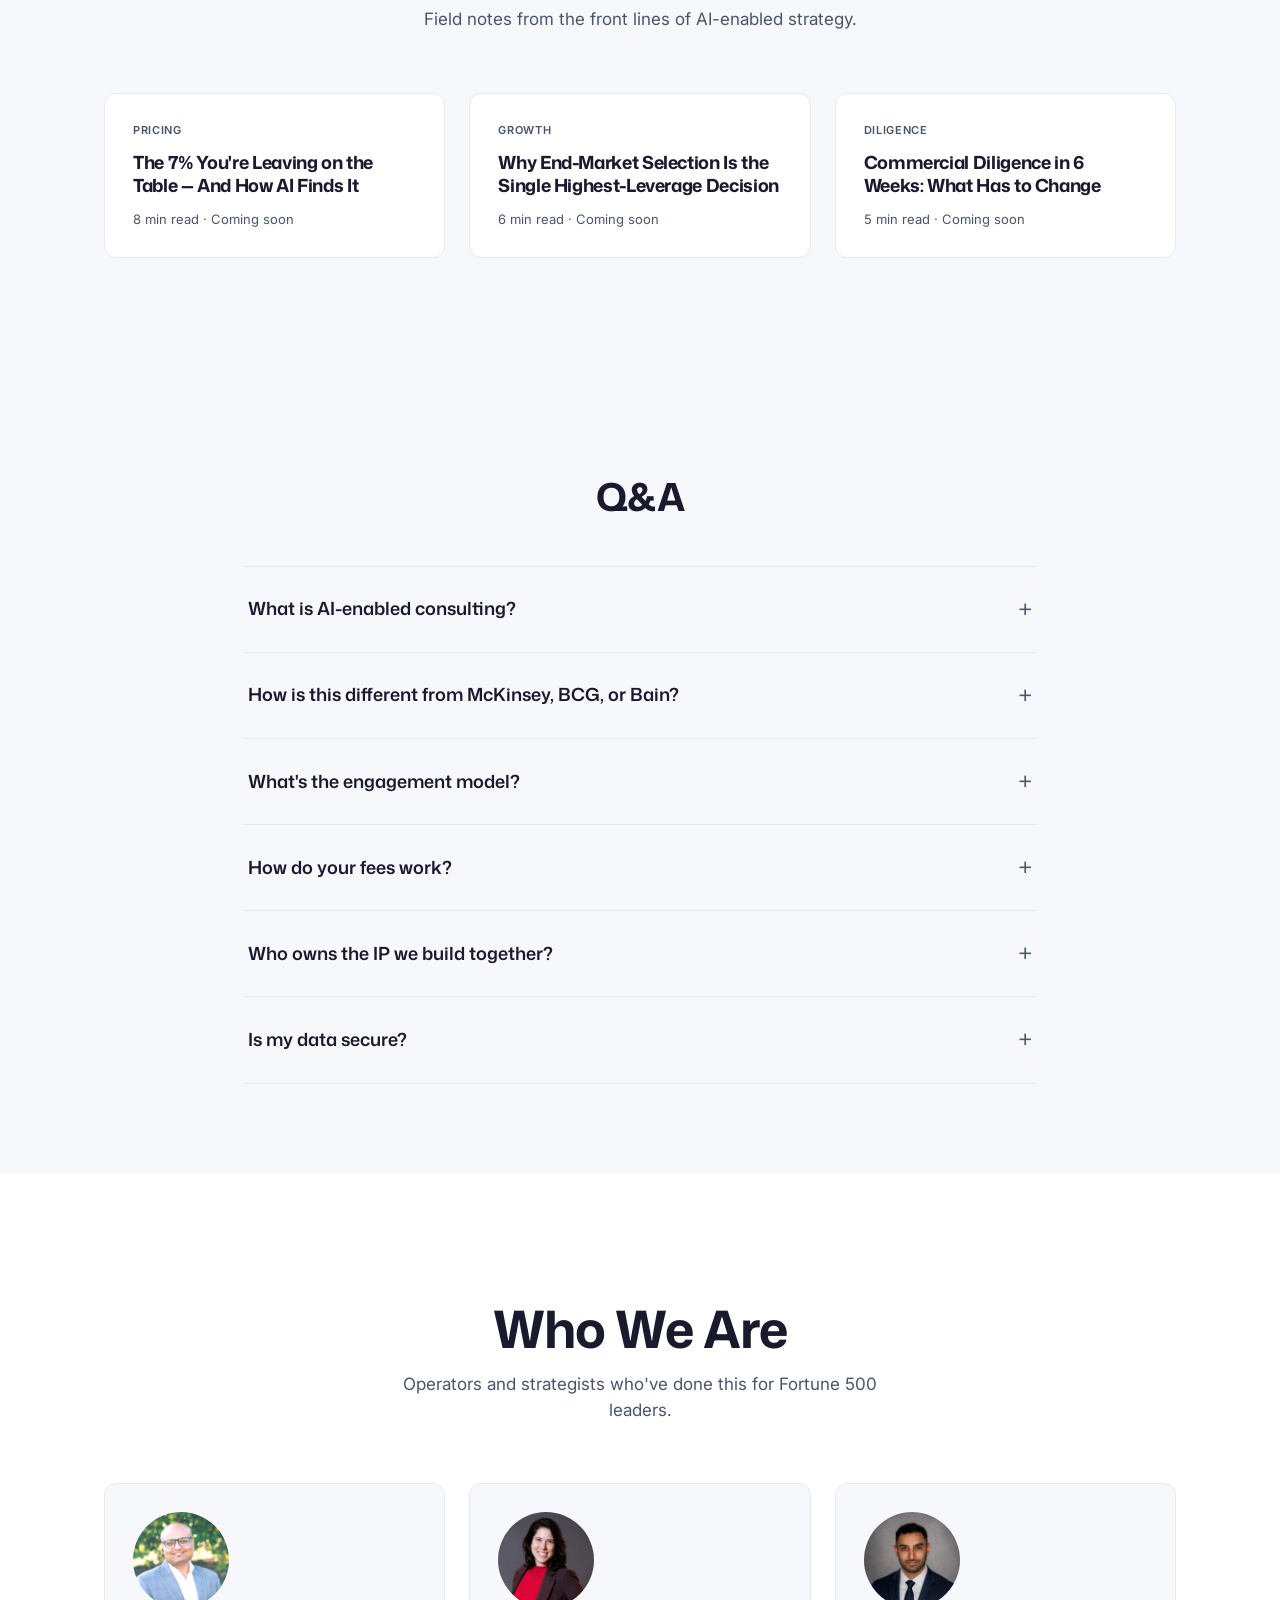
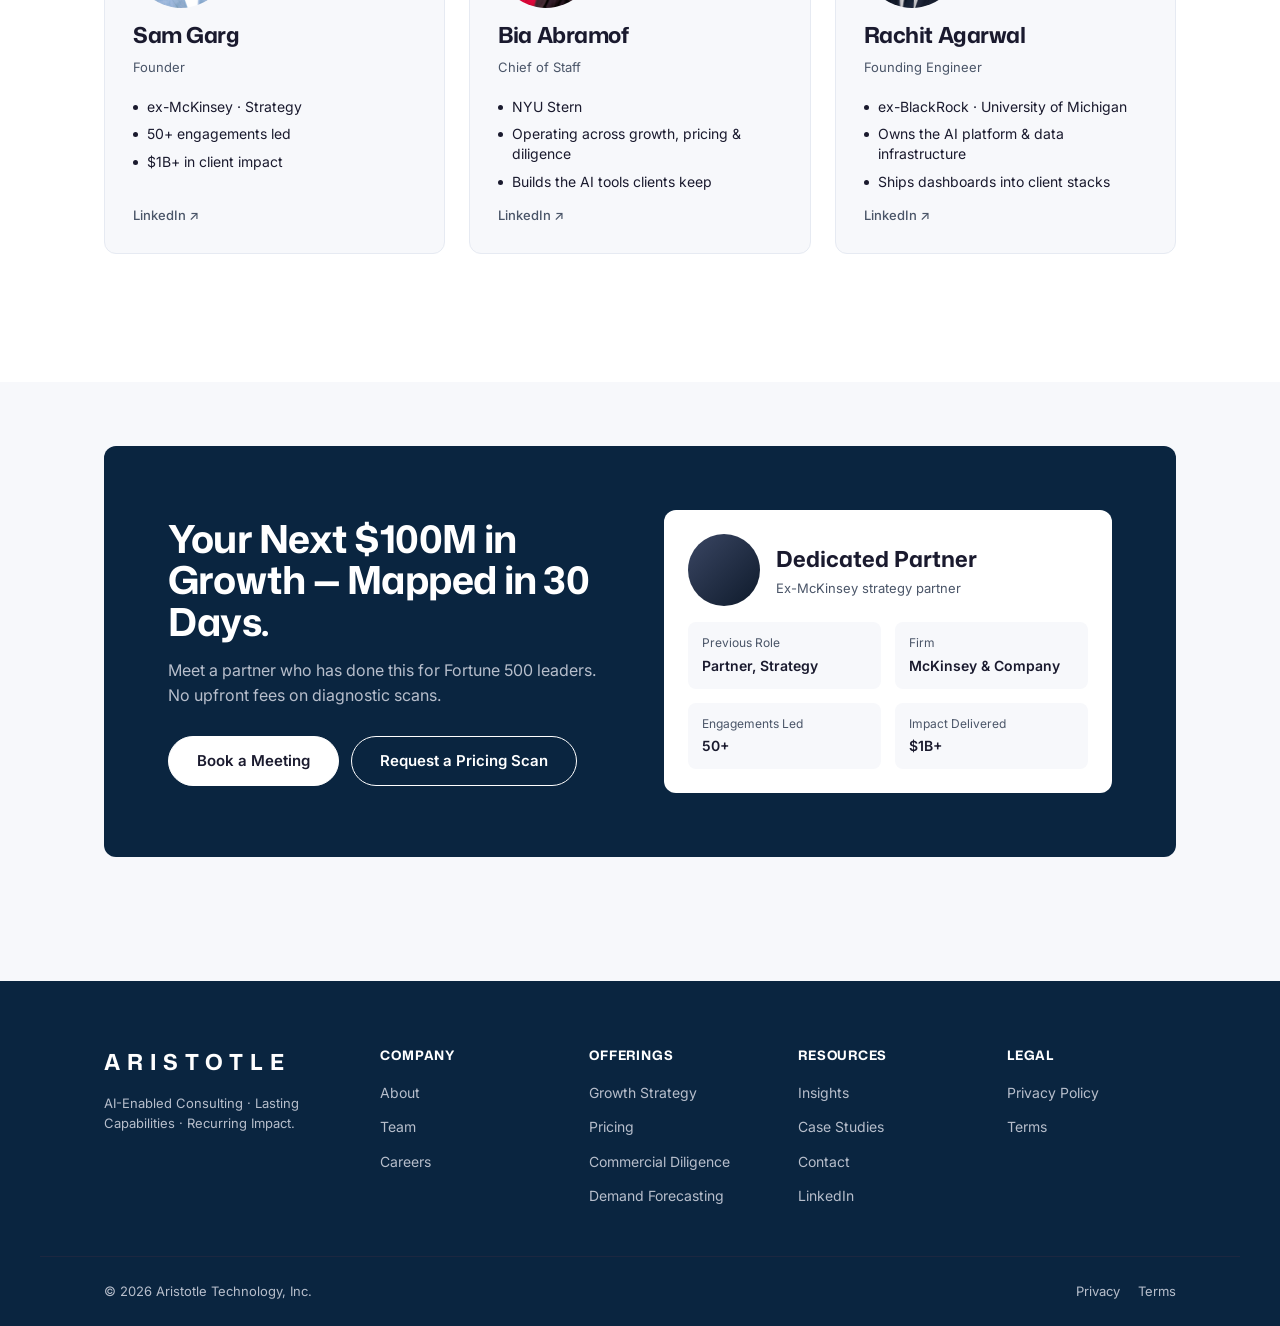
==== commit 4ed8b8d5: "Refine mockup: tokens, hero CTAs, comparison reorder, mobile sticky CTA, scroll fade https://claude." ====
--- a/aristotle-mockup.html
+++ b/aristotle-mockup.html
@@ -10,15 +10,15 @@
 <link href="https://fonts.googleapis.com/css2?family=Inter:wght@400;500;600;700;800&family=Mona+Sans:wght@500;600;700;800;900&display=swap" rel="stylesheet">
 <style>
   :root{
-    --bg:#F4F4F2;
+    --bg:#F7F8FB;
     --bg-alt:#FFFFFF;
-    --navy:#0E1A2B;
-    --navy-deep:#0A1322;
-    --ink:#0E1A2B;
-    --ink-muted:#5A6679;
-    --line:#E4E4E0;
+    --navy:#0A2540;
+    --navy-deep:#061A30;
+    --ink:#1A1A2E;
+    --ink-muted:#4A5568;
+    --line:#E6EAF2;
     --white:#FFFFFF;
-    --accent:#0E1A2B;
+    --accent:#2E4BDB;
     --good:#0E7C4A;
     --bad:#9C2A2A;
     --pad: clamp(20px, 5vw, 80px);
@@ -67,14 +67,14 @@
   .nav-cta{display:flex;align-items:center;gap:10px}
   .btn{
     display:inline-flex;align-items:center;justify-content:center;
-    height:42px;padding:0 22px;border-radius:var(--radius-pill);
+    height:44px;padding:0 22px;border-radius:var(--radius-pill);
     font-family:'Inter';font-weight:600;font-size:14px;
-    border:1px solid var(--ink);transition:all .2s ease;cursor:pointer;
-  }
-  .btn-outline{background:transparent;color:var(--ink)}
-  .btn-outline:hover{background:var(--ink);color:var(--white)}
-  .btn-primary{background:var(--ink);color:var(--white)}
-  .btn-primary:hover{background:#000;border-color:#000}
+    border:1px solid var(--navy);transition:all .2s ease;cursor:pointer;
+  }
+  .btn-outline{background:transparent;color:var(--navy)}
+  .btn-outline:hover{background:var(--navy);color:var(--white)}
+  .btn-primary{background:var(--navy);color:var(--white)}
+  .btn-primary:hover{background:#06192E;border-color:#06192E}
   .btn-lg{height:50px;padding:0 28px;font-size:15px}
   .btn-on-dark.btn-outline{border-color:var(--white);color:var(--white)}
   .btn-on-dark.btn-outline:hover{background:var(--white);color:var(--ink)}
@@ -90,6 +90,7 @@
     max-width:720px;margin:0 auto 36px;color:var(--ink-muted);
     font-size:clamp(16px,1.4vw,20px);line-height:1.55;
   }
+  .hero-ctas{display:inline-flex;gap:12px;flex-wrap:wrap;justify-content:center}
 
   /* ---------- PRESS STRIP ---------- */
   .press{
@@ -495,6 +496,25 @@
   @media (max-width:520px){
     footer.footer-big .footer-grid{grid-template-columns:1fr}
   }
+
+  /* ---------- MOBILE STICKY CTA ---------- */
+  .mobile-cta{
+    display:none;position:fixed;bottom:16px;left:16px;right:16px;z-index:60;
+    background:var(--navy);color:var(--white);height:48px;border-radius:999px;
+    align-items:center;justify-content:center;gap:6px;
+    font-family:'Inter';font-weight:600;font-size:15px;
+    box-shadow:0 8px 24px rgba(0,0,0,.25);
+  }
+  @media (max-width:760px){
+    .mobile-cta.visible{display:inline-flex}
+  }
+
+  /* ---------- SCROLL FADE ---------- */
+  .reveal{opacity:0;transform:translateY(16px);transition:opacity .6s ease, transform .6s ease}
+  .reveal.in{opacity:1;transform:none}
+  @media (prefers-reduced-motion: reduce){
+    .reveal{opacity:1;transform:none;transition:none}
+  }
 </style>
 </head>
 <body>
@@ -519,7 +539,10 @@
   <div class="container">
     <h1>The AI-Native Growth & Pricing Advisory for Industrial & Tech Leaders</h1>
     <p class="sub">We combine top-tier strategy partners with AI systems to deliver faster, higher-value outcomes — and the capability stays with you.</p>
-    <a class="btn btn-primary btn-lg" href="#meet">Book a Meeting</a>
+    <div class="hero-ctas">
+      <a class="btn btn-primary btn-lg" href="#meet">Book a Meeting</a>
+      <a class="btn btn-outline btn-lg" href="#cases">See Case Studies</a>
+    </div>
   </div>
 </section>
 
@@ -542,20 +565,20 @@
 <section class="stat-band">
   <div class="stat-grid">
     <div class="stat">
-      <div class="num">40x typical ROI</div>
-      <div class="lab">On engagement value vs. fees</div>
+      <div class="num">40x</div>
+      <div class="lab">Typical ROI on engagement value vs. fees</div>
     </div>
     <div class="stat">
-      <div class="num">&lt;6 weeks</div>
-      <div class="lab">From kickoff to first answer</div>
+      <div class="num">&lt;6 wks</div>
+      <div class="lab">To first quantified answer</div>
     </div>
     <div class="stat">
       <div class="num">$500M+</div>
-      <div class="lab">Growth opportunities identified</div>
+      <div class="lab">In growth opportunities identified</div>
     </div>
     <div class="stat">
-      <div class="num">No upfront fees</div>
-      <div class="lab">On diagnostic scans</div>
+      <div class="num">25+ yrs</div>
+      <div class="lab">Combined MBB pedigree on the team</div>
     </div>
   </div>
 </section>
@@ -569,53 +592,53 @@
         <tr>
           <th></th>
           <th class="col-head col-us">Aristotle</th>
-          <th class="col-head">No Advisor</th>
           <th class="col-head">Big-3 (MBB)</th>
           <th class="col-head">Boutiques</th>
+          <th class="col-head">DIY / Internal</th>
         </tr>
       </thead>
       <tbody>
         <tr>
           <td class="compare-row-label">Speed to Impact</td>
           <td class="col-us compare-cell"><strong>&lt;6 weeks</strong> to first answer</td>
-          <td class="compare-cell">Stalled, internal cycles drag</td>
           <td class="compare-cell"><strong>4–6 months</strong> typical engagement</td>
           <td class="compare-cell"><strong>3–6 months</strong>, variable rigor</td>
+          <td class="compare-cell">Stalled, internal cycles drag</td>
         </tr>
         <tr>
           <td class="compare-row-label">Capability Build</td>
           <td class="col-us compare-cell"><strong>AI tools live</strong> in your stack</td>
-          <td class="compare-cell">None — knowledge stays tribal</td>
           <td class="compare-cell">None — deck only, team leaves</td>
           <td class="compare-cell">Slides + spreadsheets</td>
+          <td class="compare-cell">None — knowledge stays tribal</td>
         </tr>
         <tr>
           <td class="compare-row-label">Fees</td>
           <td class="col-us compare-cell"><strong>Success-tied</strong> + no upfront on scans</td>
-          <td class="compare-cell">None</td>
           <td class="compare-cell">Seven-figure fixed fees</td>
           <td class="compare-cell">Fixed fees + small success</td>
+          <td class="compare-cell">No external fees</td>
         </tr>
         <tr>
           <td class="compare-row-label">Tooling Embedded</td>
           <td class="col-us compare-cell"><strong>Yes</strong> — you own the IP</td>
-          <td class="compare-cell">No</td>
           <td class="compare-cell">No — proprietary frameworks</td>
           <td class="compare-cell">Limited or none</td>
+          <td class="compare-cell">No</td>
         </tr>
         <tr>
           <td class="compare-row-label">Ongoing Iteration</td>
           <td class="col-us compare-cell"><strong>Quarterly</strong> AI-tool updates</td>
-          <td class="compare-cell">Manual, slow</td>
           <td class="compare-cell">Re-engage to refresh</td>
           <td class="compare-cell">Re-engage to refresh</td>
+          <td class="compare-cell">Manual, slow</td>
         </tr>
         <tr>
           <td class="compare-row-label">Talent Pedigree</td>
           <td class="col-us compare-cell"><strong>Ex-MBB</strong> partners + AI engineers</td>
-          <td class="compare-cell">Internal team only</td>
           <td class="compare-cell">Senior partners, then juniors</td>
           <td class="compare-cell">Mixed</td>
+          <td class="compare-cell">Internal team only</td>
         </tr>
       </tbody>
     </table>
@@ -698,7 +721,7 @@
 
 <!-- ============ PRODUCT SHOWCASE ============ -->
 <section class="product">
-  <h2>Where <span class="grey">Strategy Meets</span> AI.</h2>
+  <h2>Where <span class="grey">Strategy Meets</span> AI Systems.</h2>
   <p class="lead">Our platform automates the heavy lifting so our strategy partners focus on positioning, decision-making, and embedding the capability.</p>
   <div class="product-grid">
     <div class="product-mock">
@@ -1108,5 +1131,40 @@
   </div>
 </footer>
 
+<!-- ============ MOBILE STICKY CTA ============ -->
+<a class="mobile-cta" id="mobileCta" href="#meet">Book a Meeting →</a>
+
+<script>
+  // Scroll-fade reveal
+  (function(){
+    var targets = document.querySelectorAll('section > h2, .stat, .offering-card, .case-card, .insight-card, .leader-card, .sector, .funnel-row, .pillar, .compare, .product-mock, .capability, .cred-grid > div, .closing-card, details.qa-item');
+    targets.forEach(function(el){ el.classList.add('reveal'); });
+    if (!('IntersectionObserver' in window)) {
+      targets.forEach(function(el){ el.classList.add('in'); });
+      return;
+    }
+    var io = new IntersectionObserver(function(entries){
+      entries.forEach(function(e){
+        if (e.isIntersecting) { e.target.classList.add('in'); io.unobserve(e.target); }
+      });
+    }, { threshold: 0.12 });
+    targets.forEach(function(el){ io.observe(el); });
+  })();
+
+  // Mobile sticky CTA: show after hero scroll-past
+  (function(){
+    var cta = document.getElementById('mobileCta');
+    var hero = document.querySelector('.hero');
+    if (!cta || !hero) return;
+    function onScroll(){
+      var threshold = hero.offsetHeight * 0.8;
+      if (window.scrollY > threshold) cta.classList.add('visible');
+      else cta.classList.remove('visible');
+    }
+    window.addEventListener('scroll', onScroll, { passive: true });
+    onScroll();
+  })();
+</script>
+
 </body>
 </html>
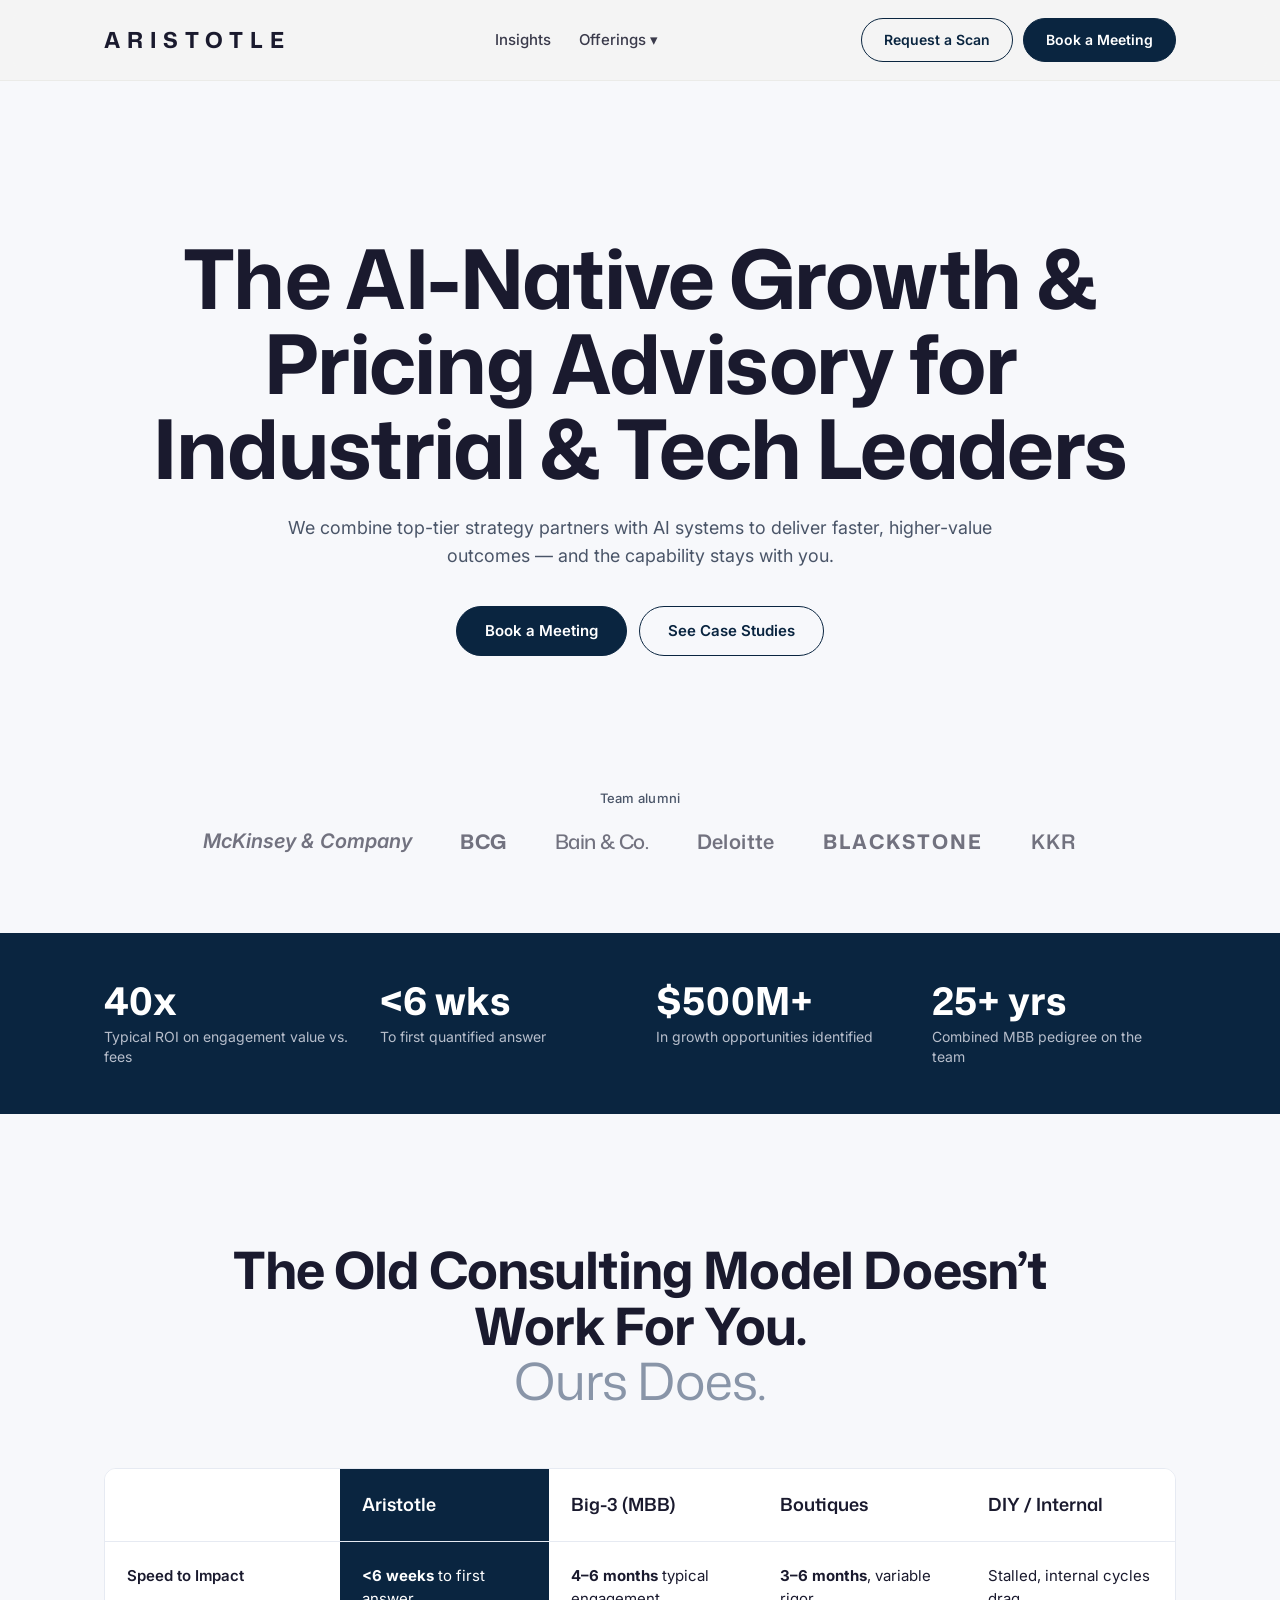
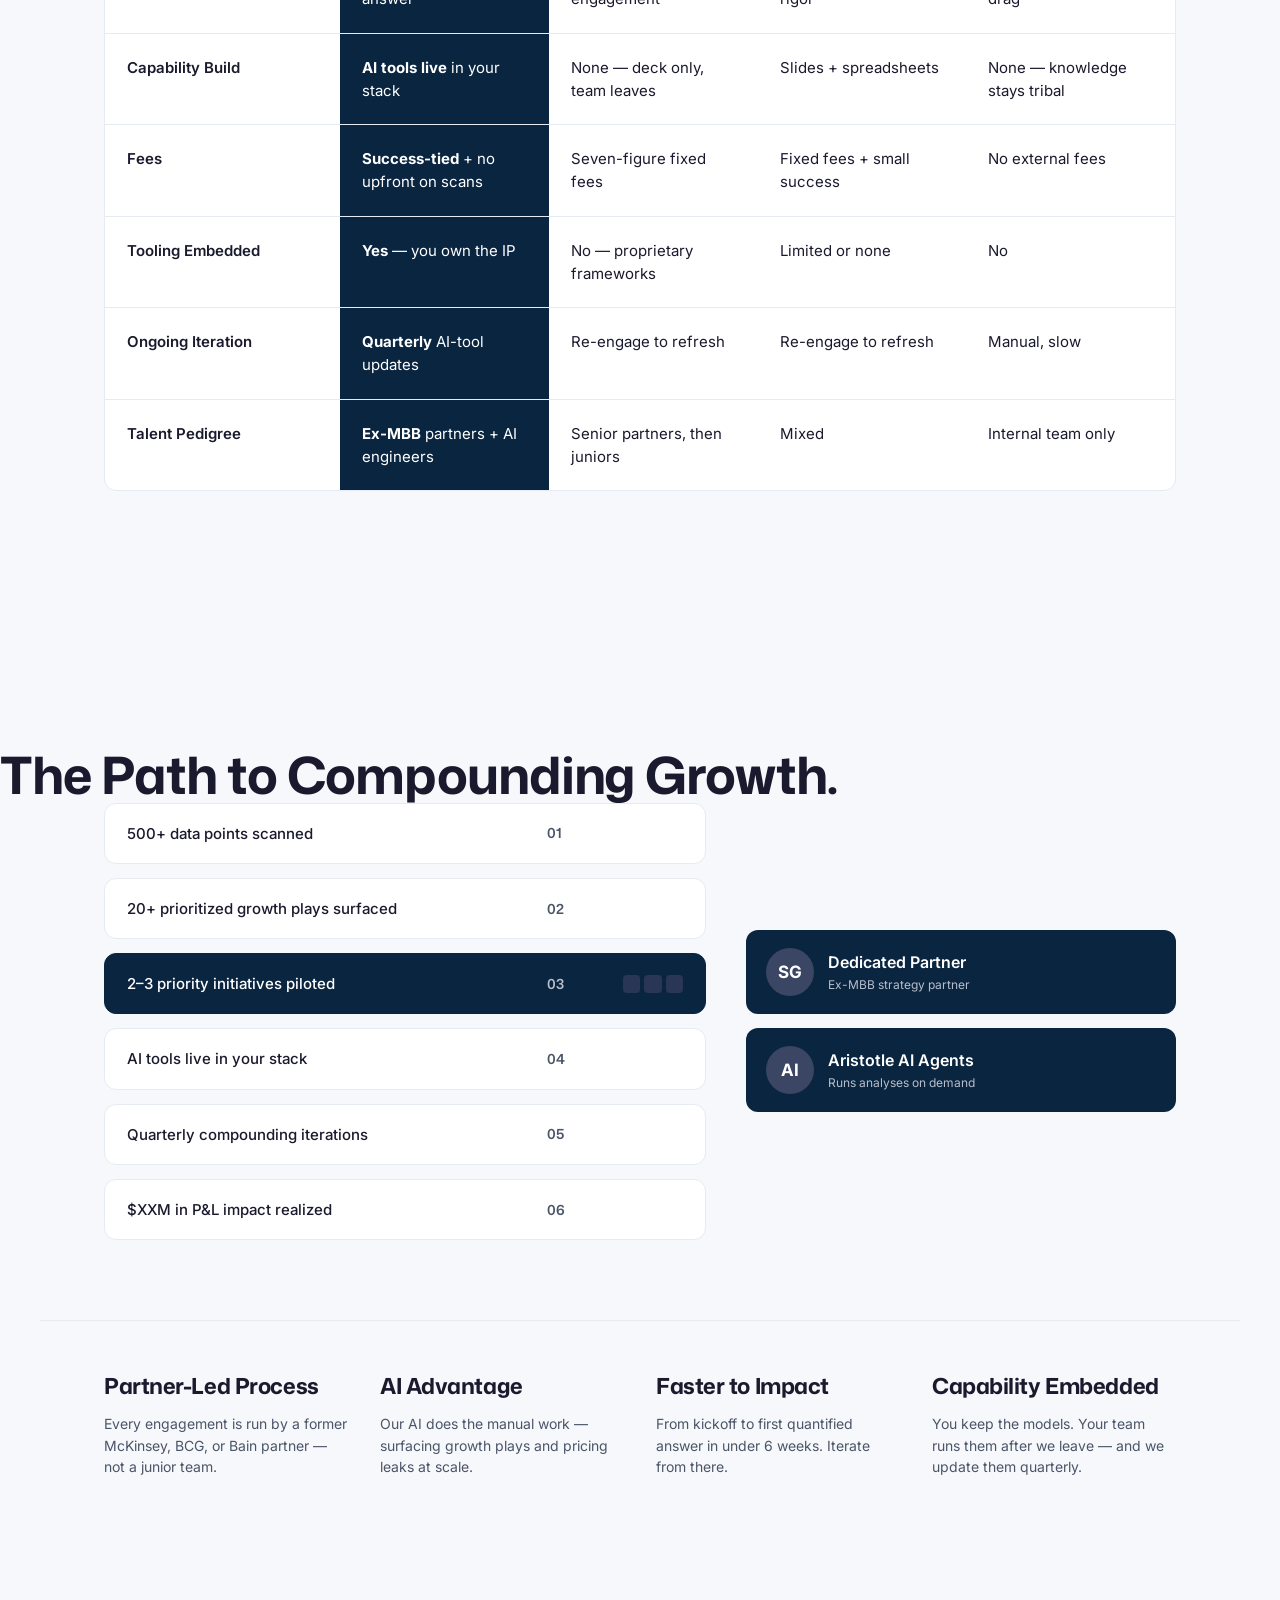
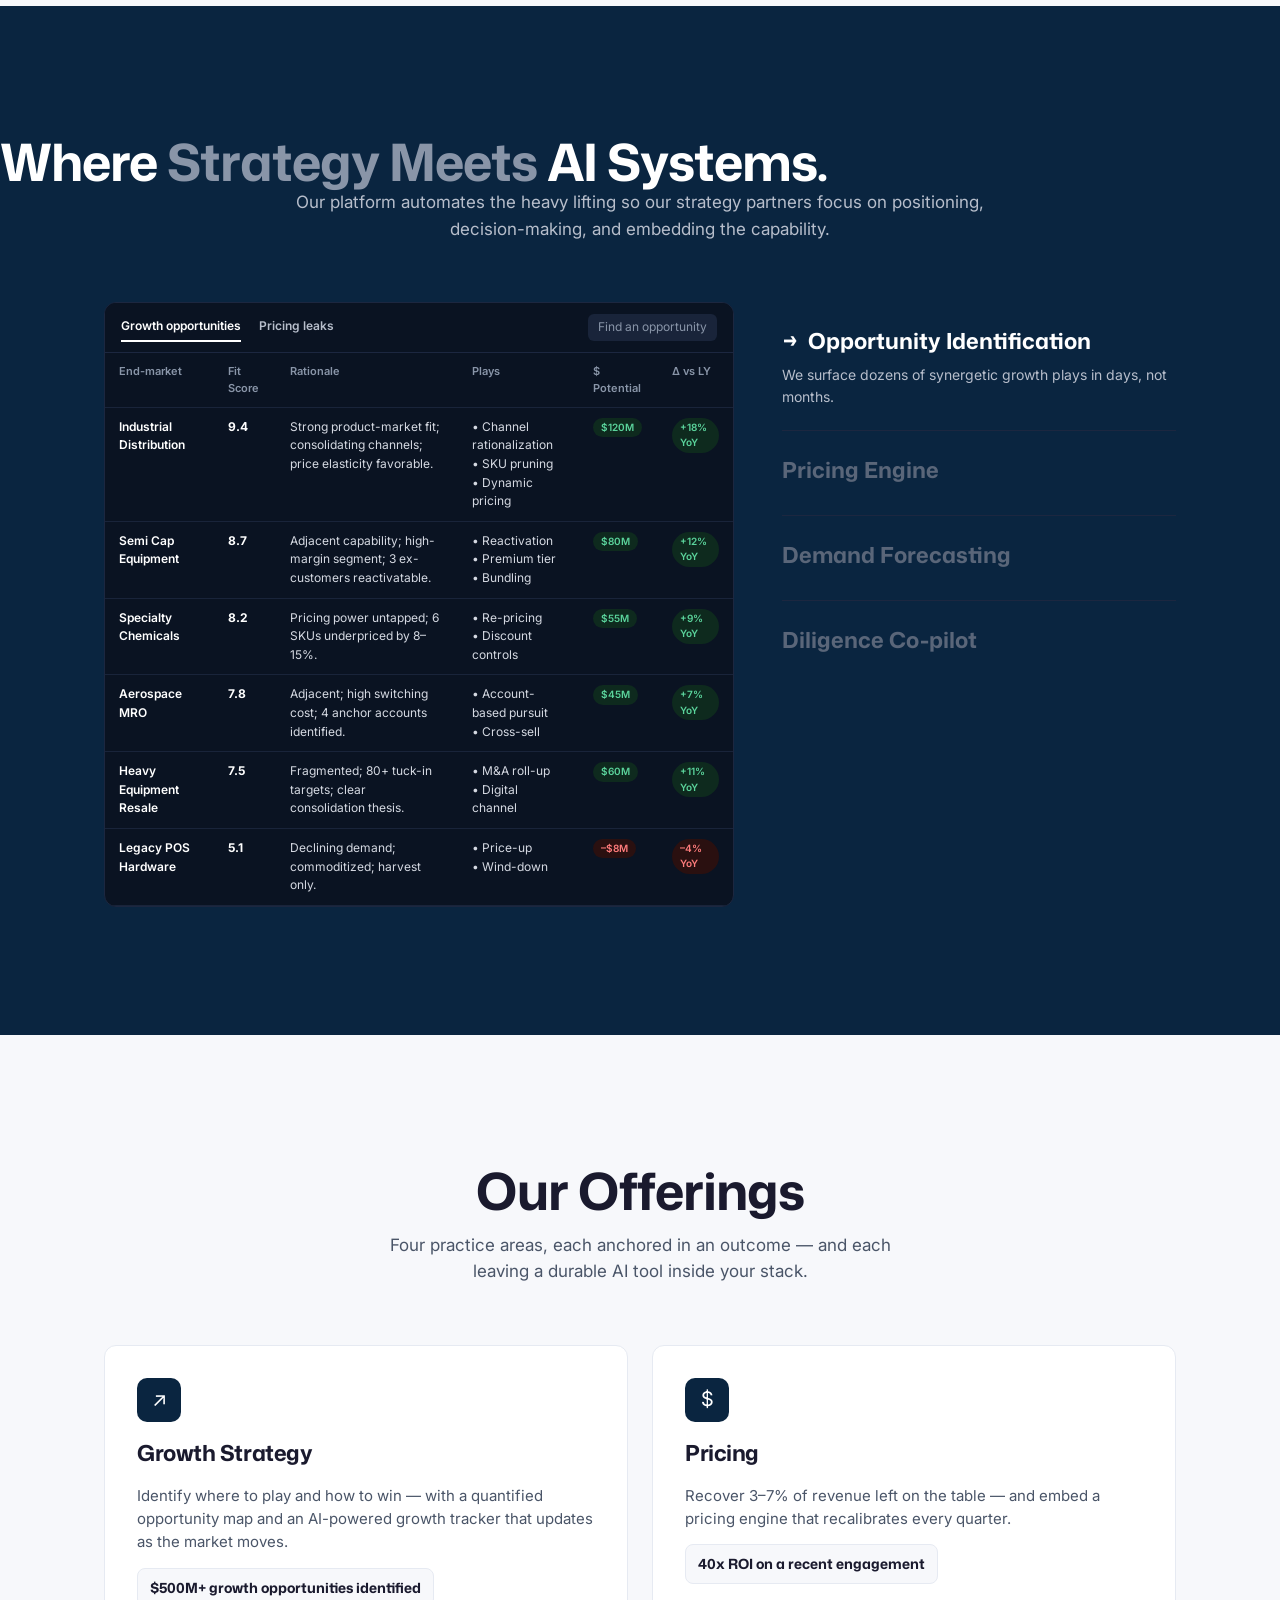
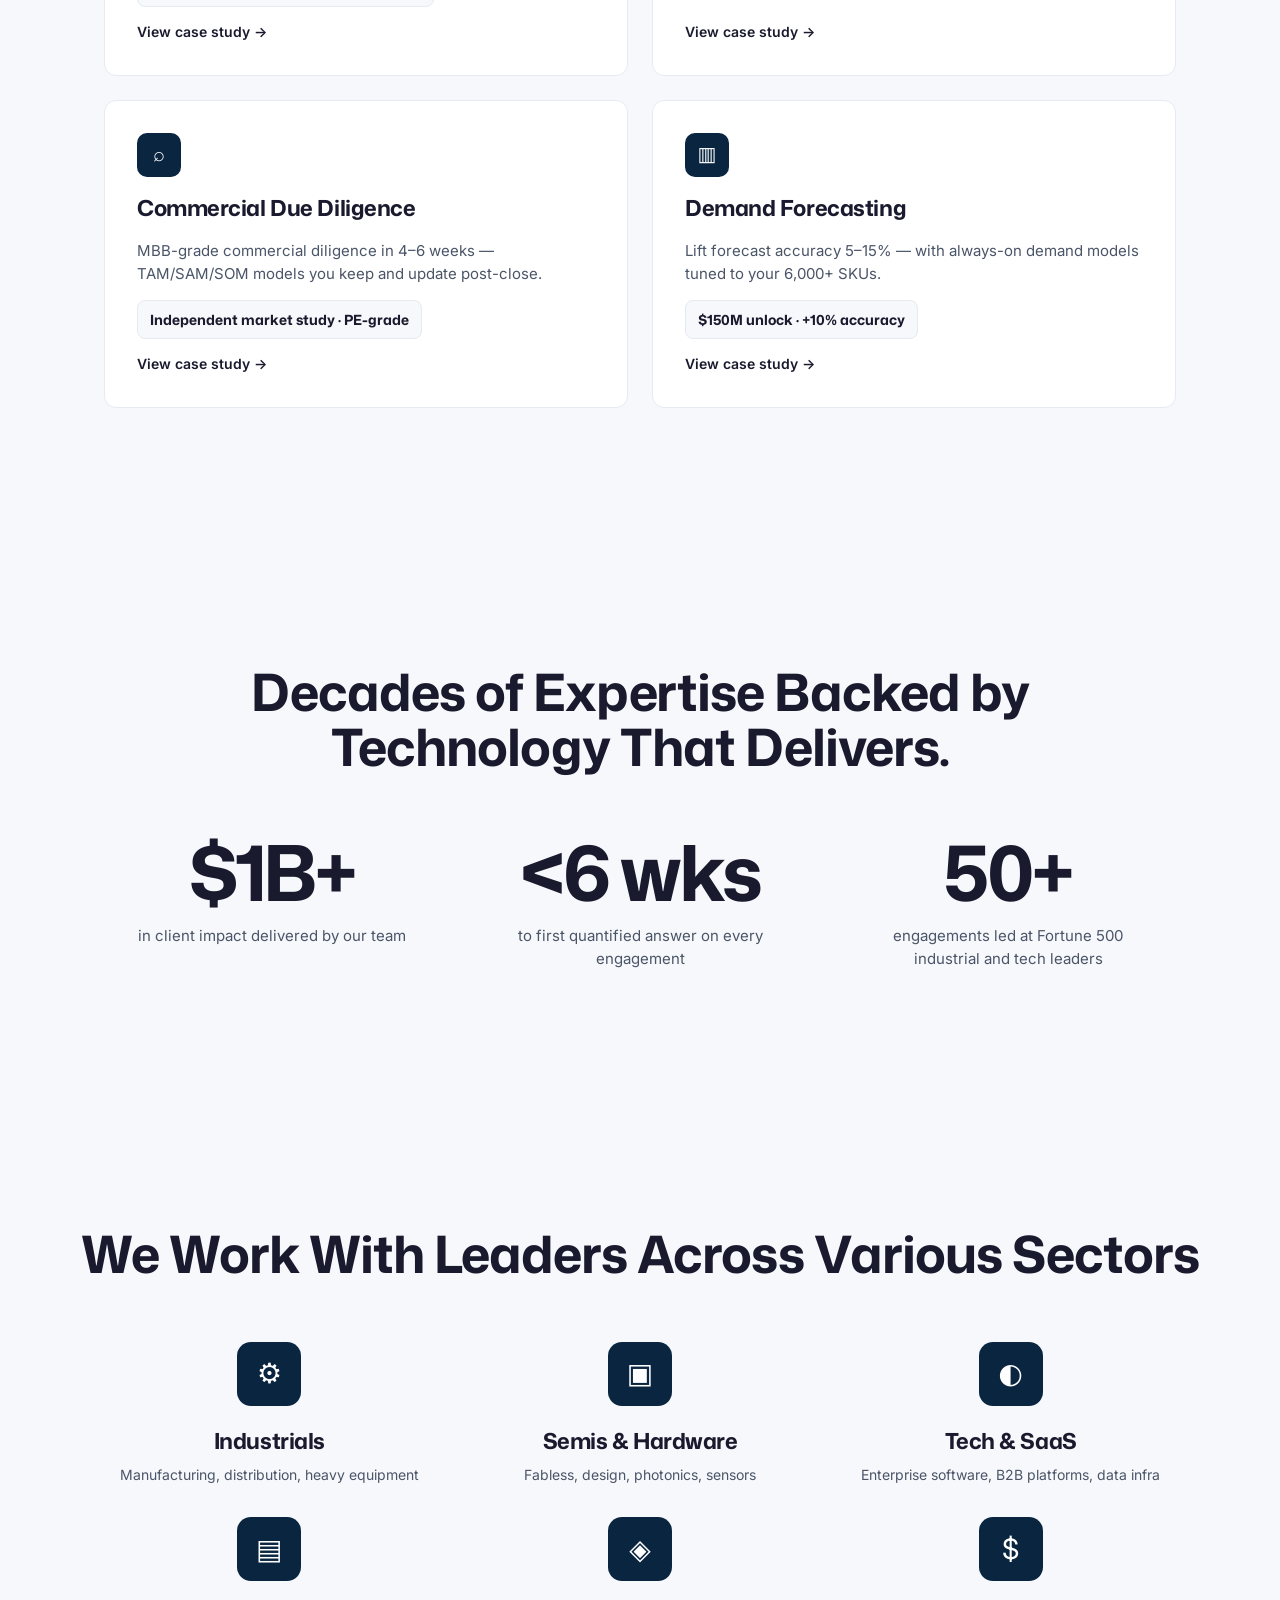
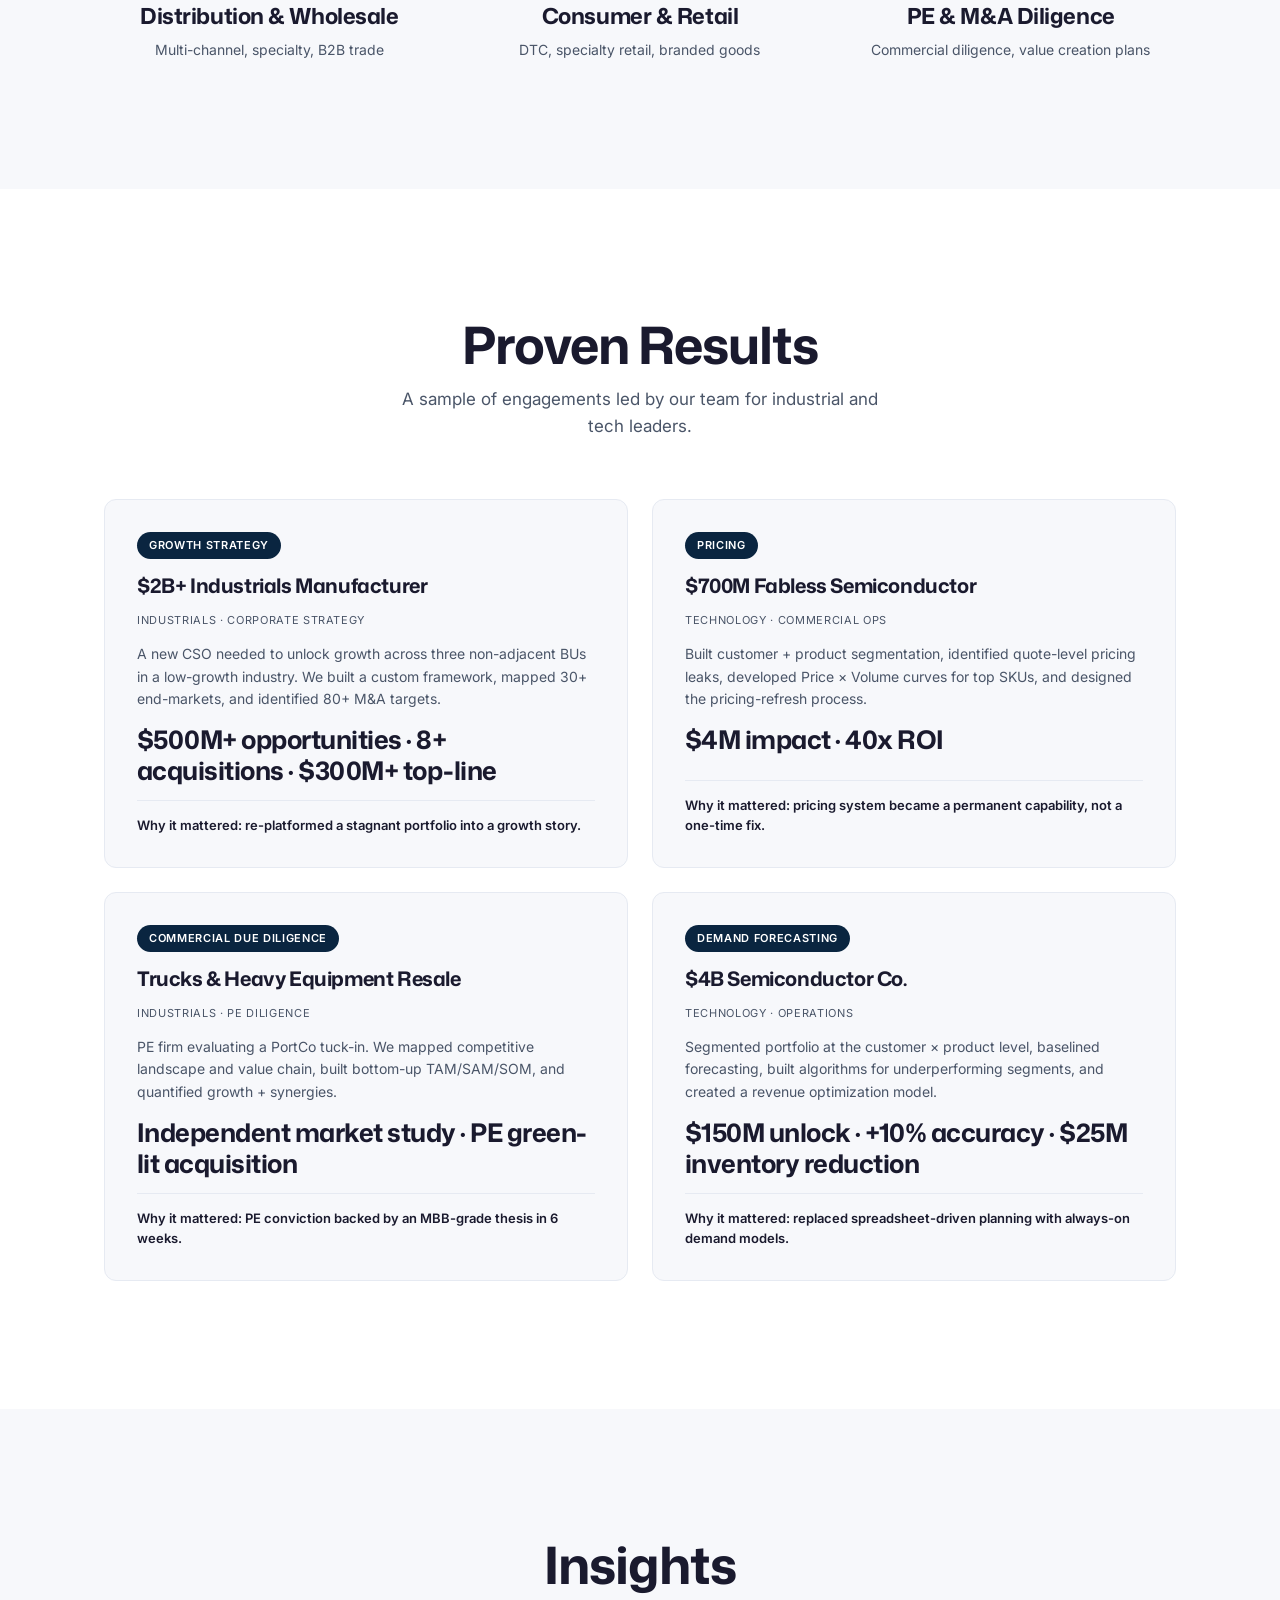
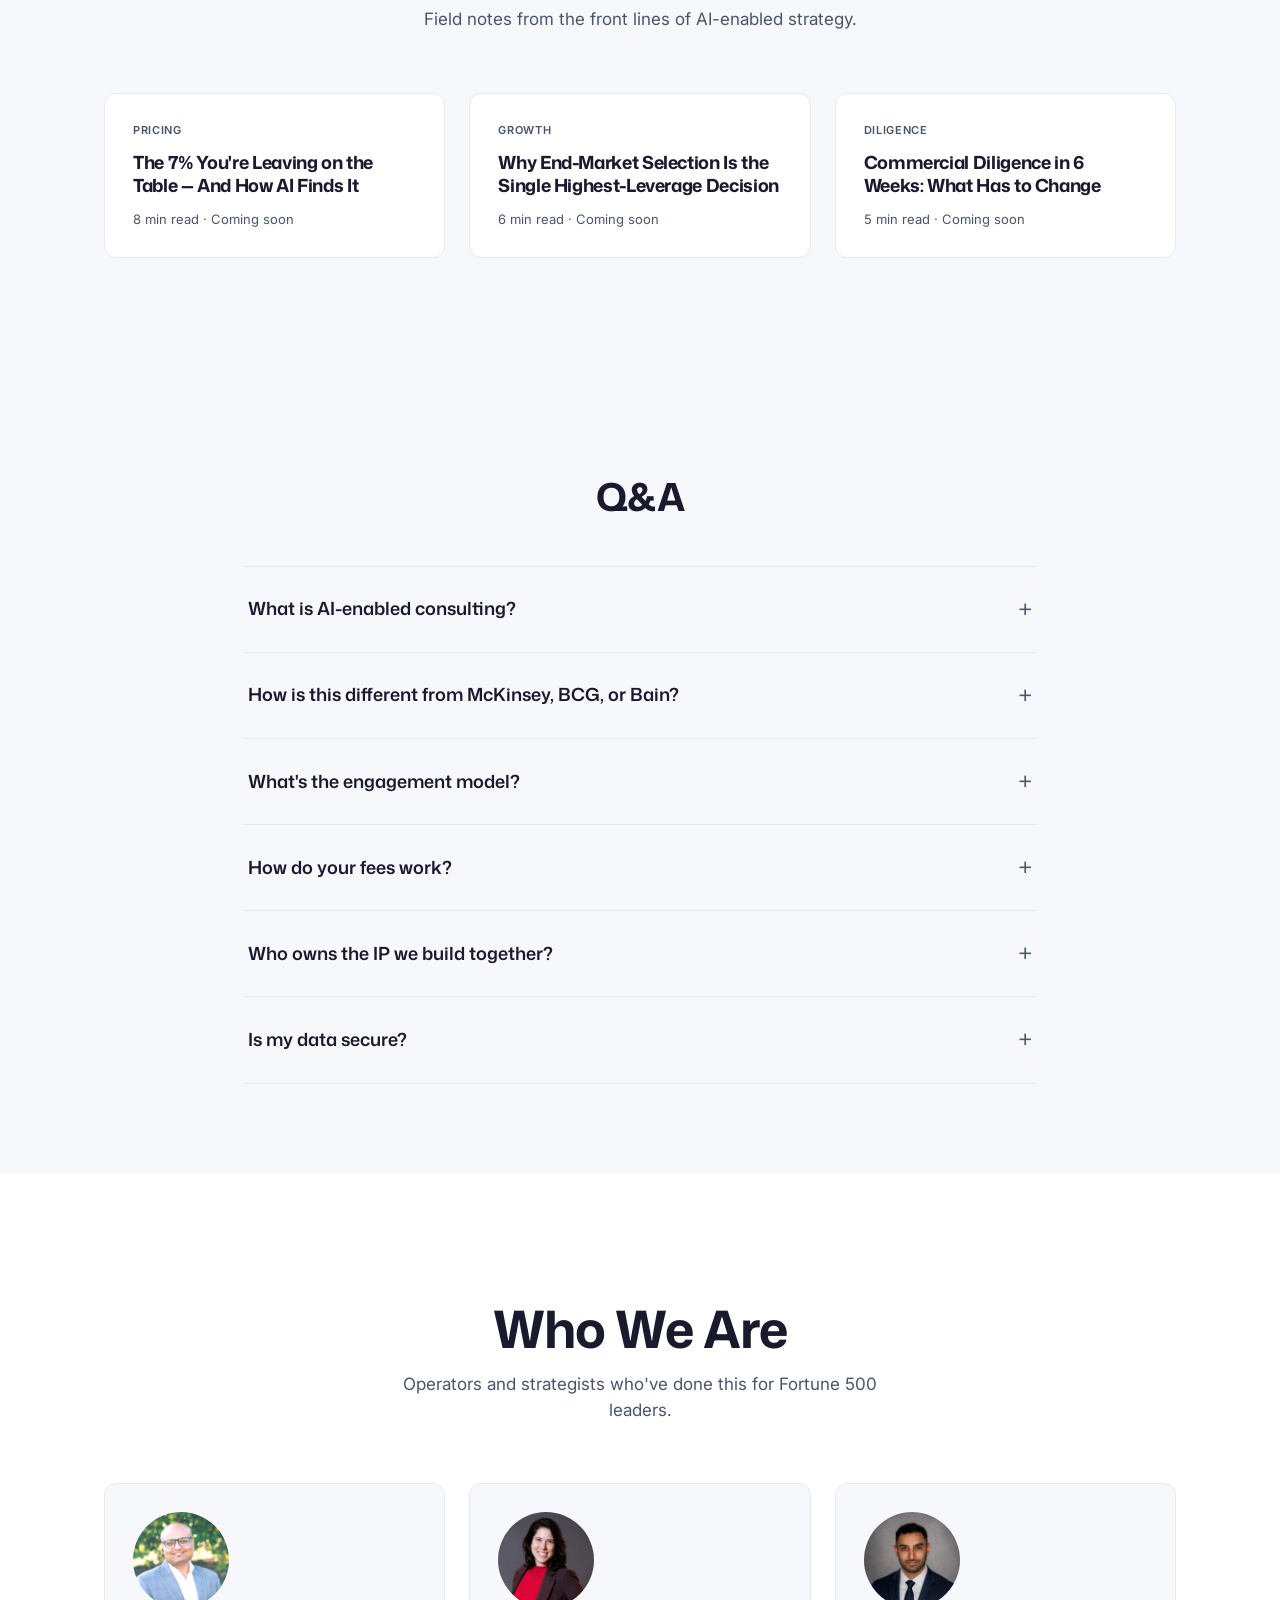
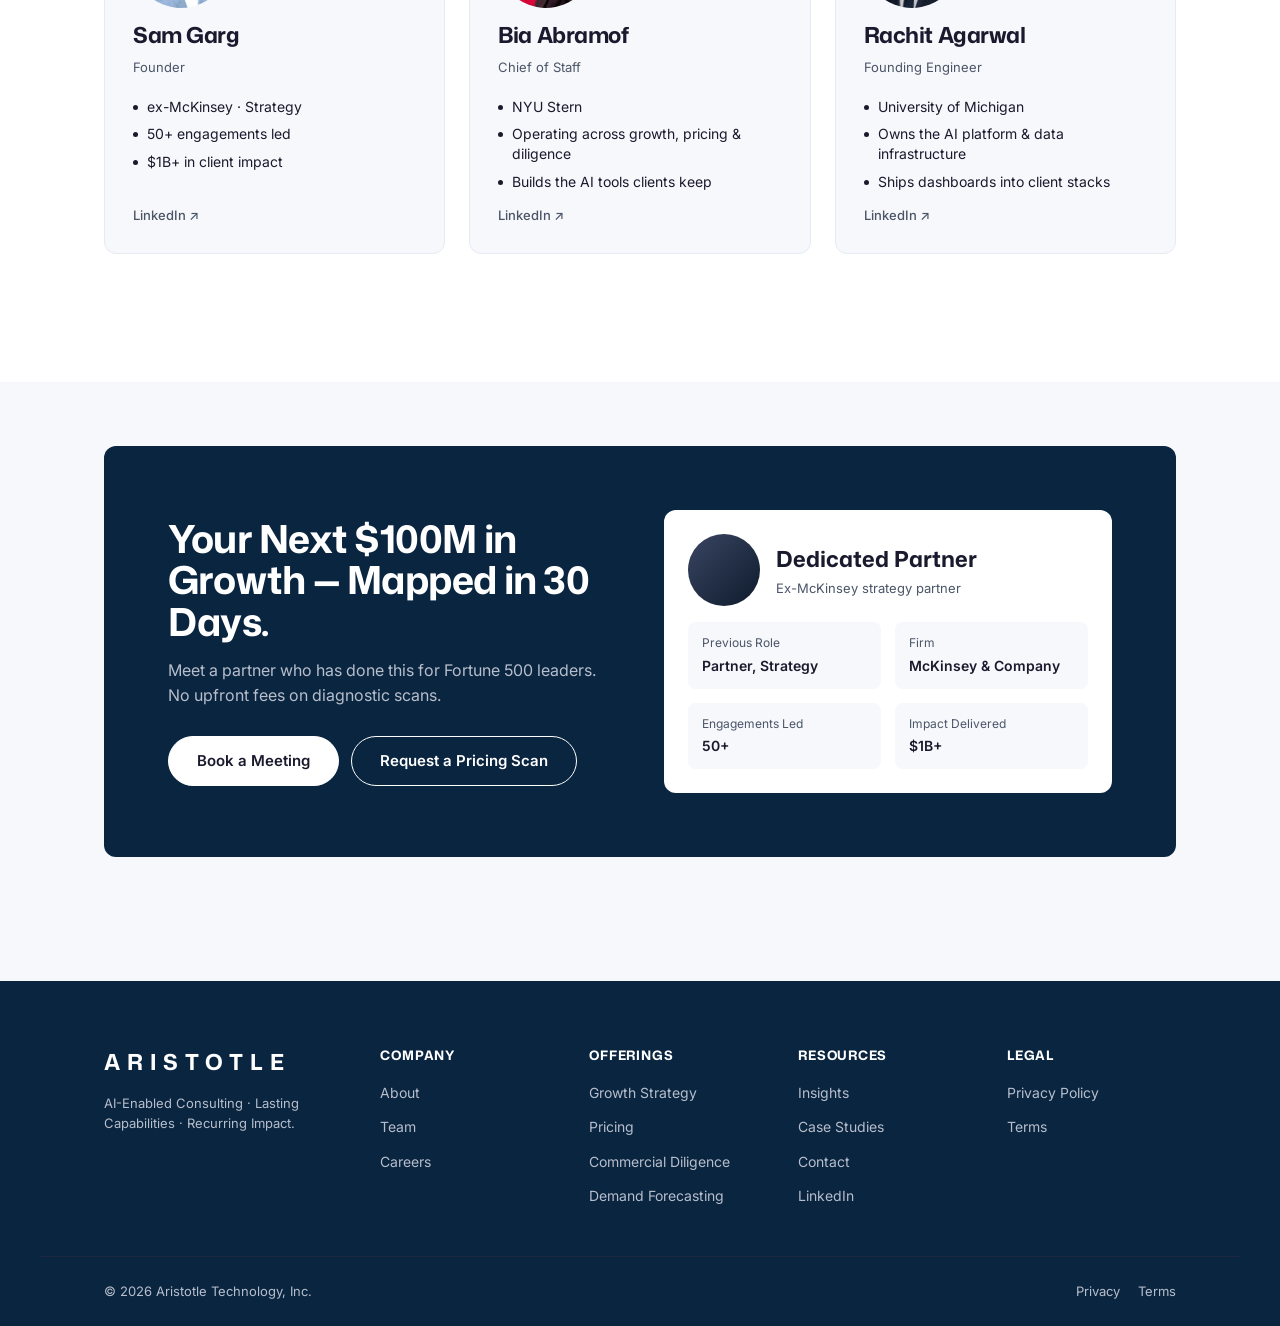
==== commit 4dc3b248: "Remove incorrect BlackRock credential from Rachit's leader card https://claude.ai/code/session_01Dz3" ====
--- a/aristotle-mockup.html
+++ b/aristotle-mockup.html
@@ -1031,7 +1031,7 @@
       <h3 class="leader-name">Rachit Agarwal</h3>
       <div class="leader-role">Founding Engineer</div>
       <ul class="leader-creds">
-        <li>ex-BlackRock · University of Michigan</li>
+        <li>University of Michigan</li>
         <li>Owns the AI platform &amp; data infrastructure</li>
         <li>Ships dashboards into client stacks</li>
       </ul>
